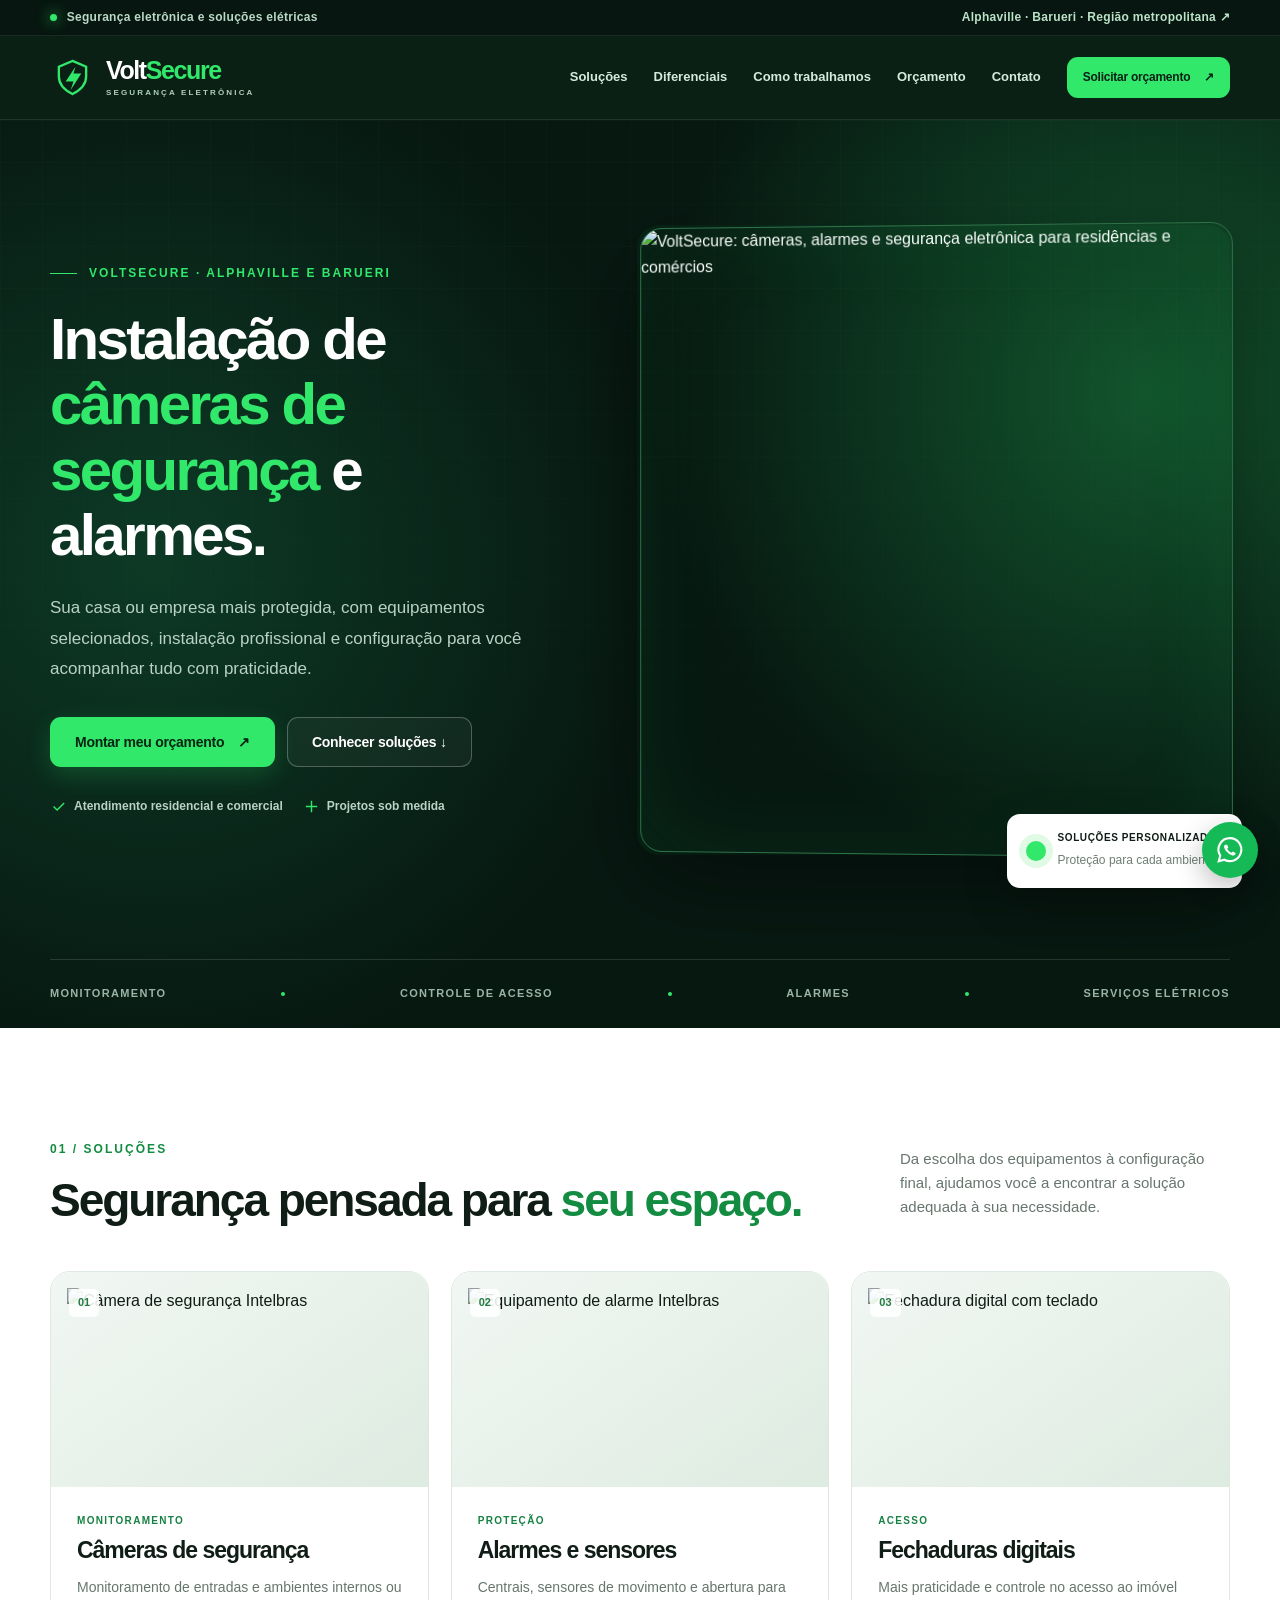
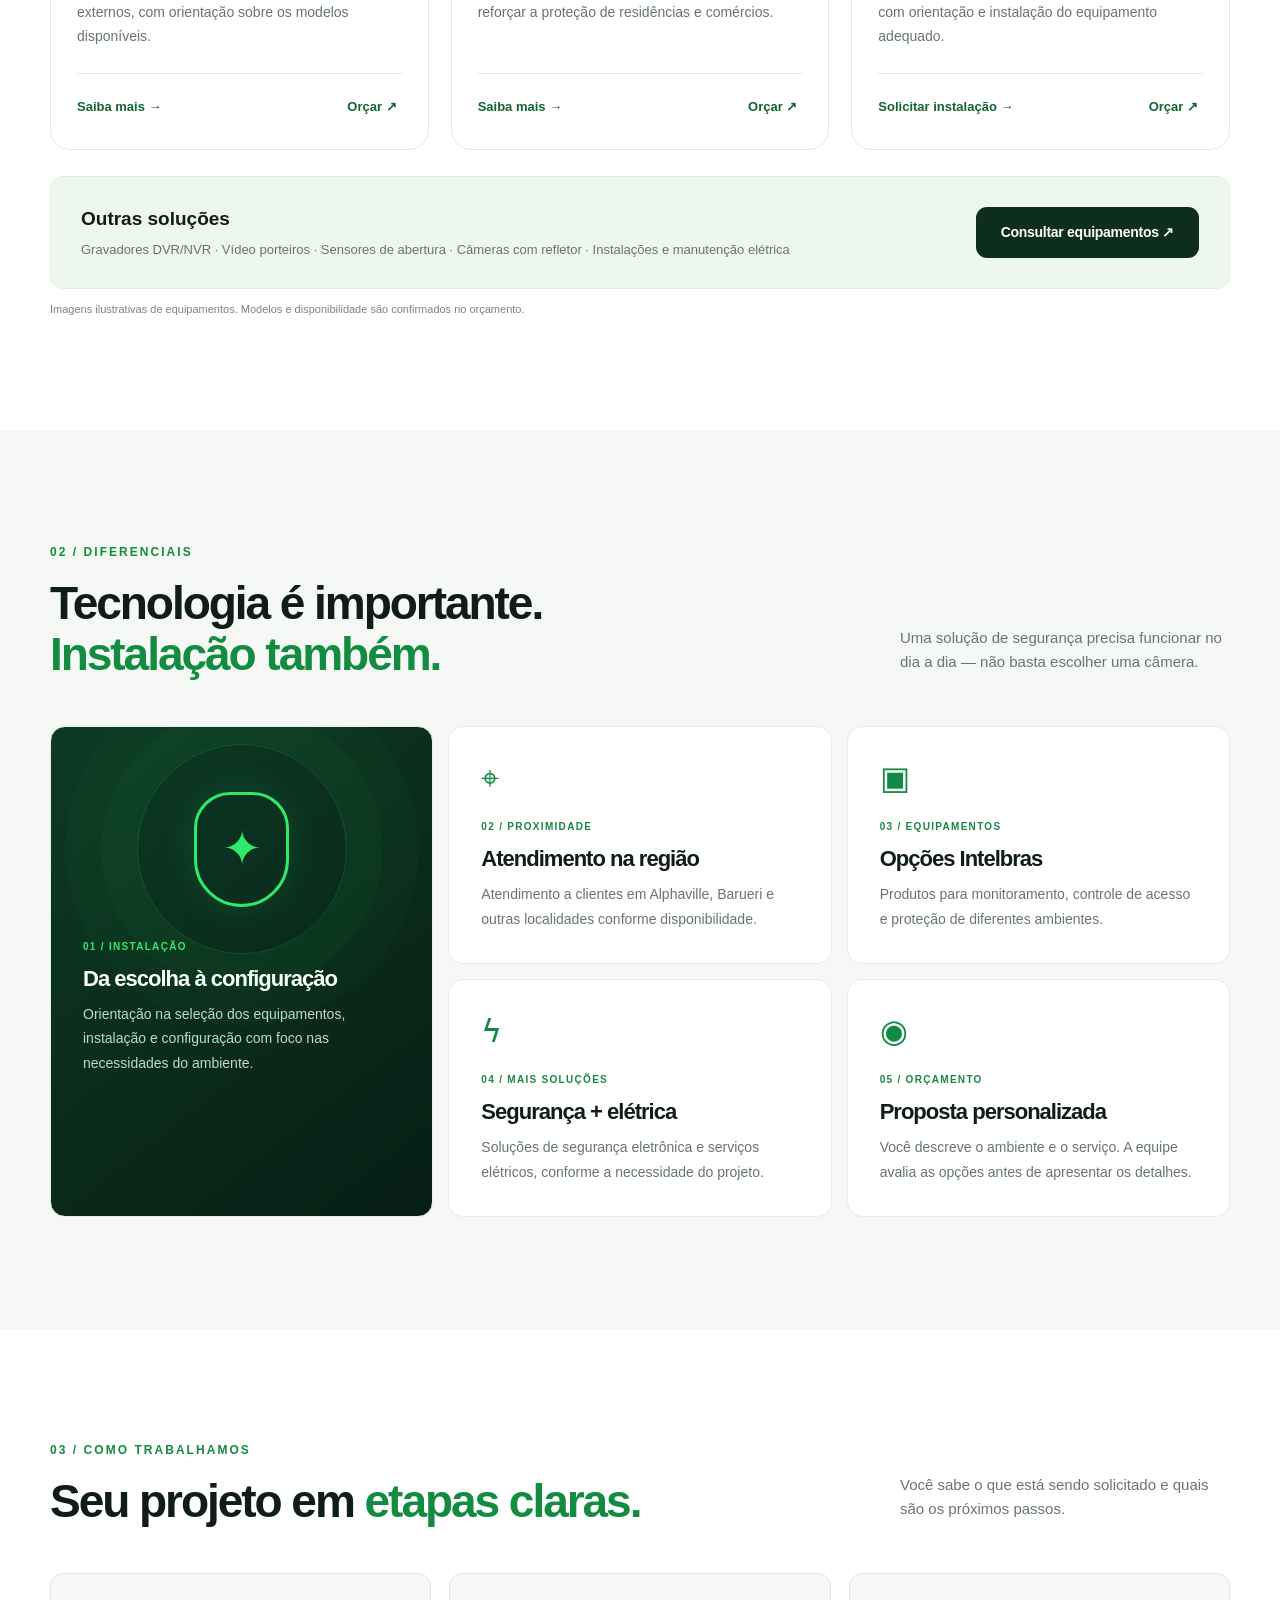
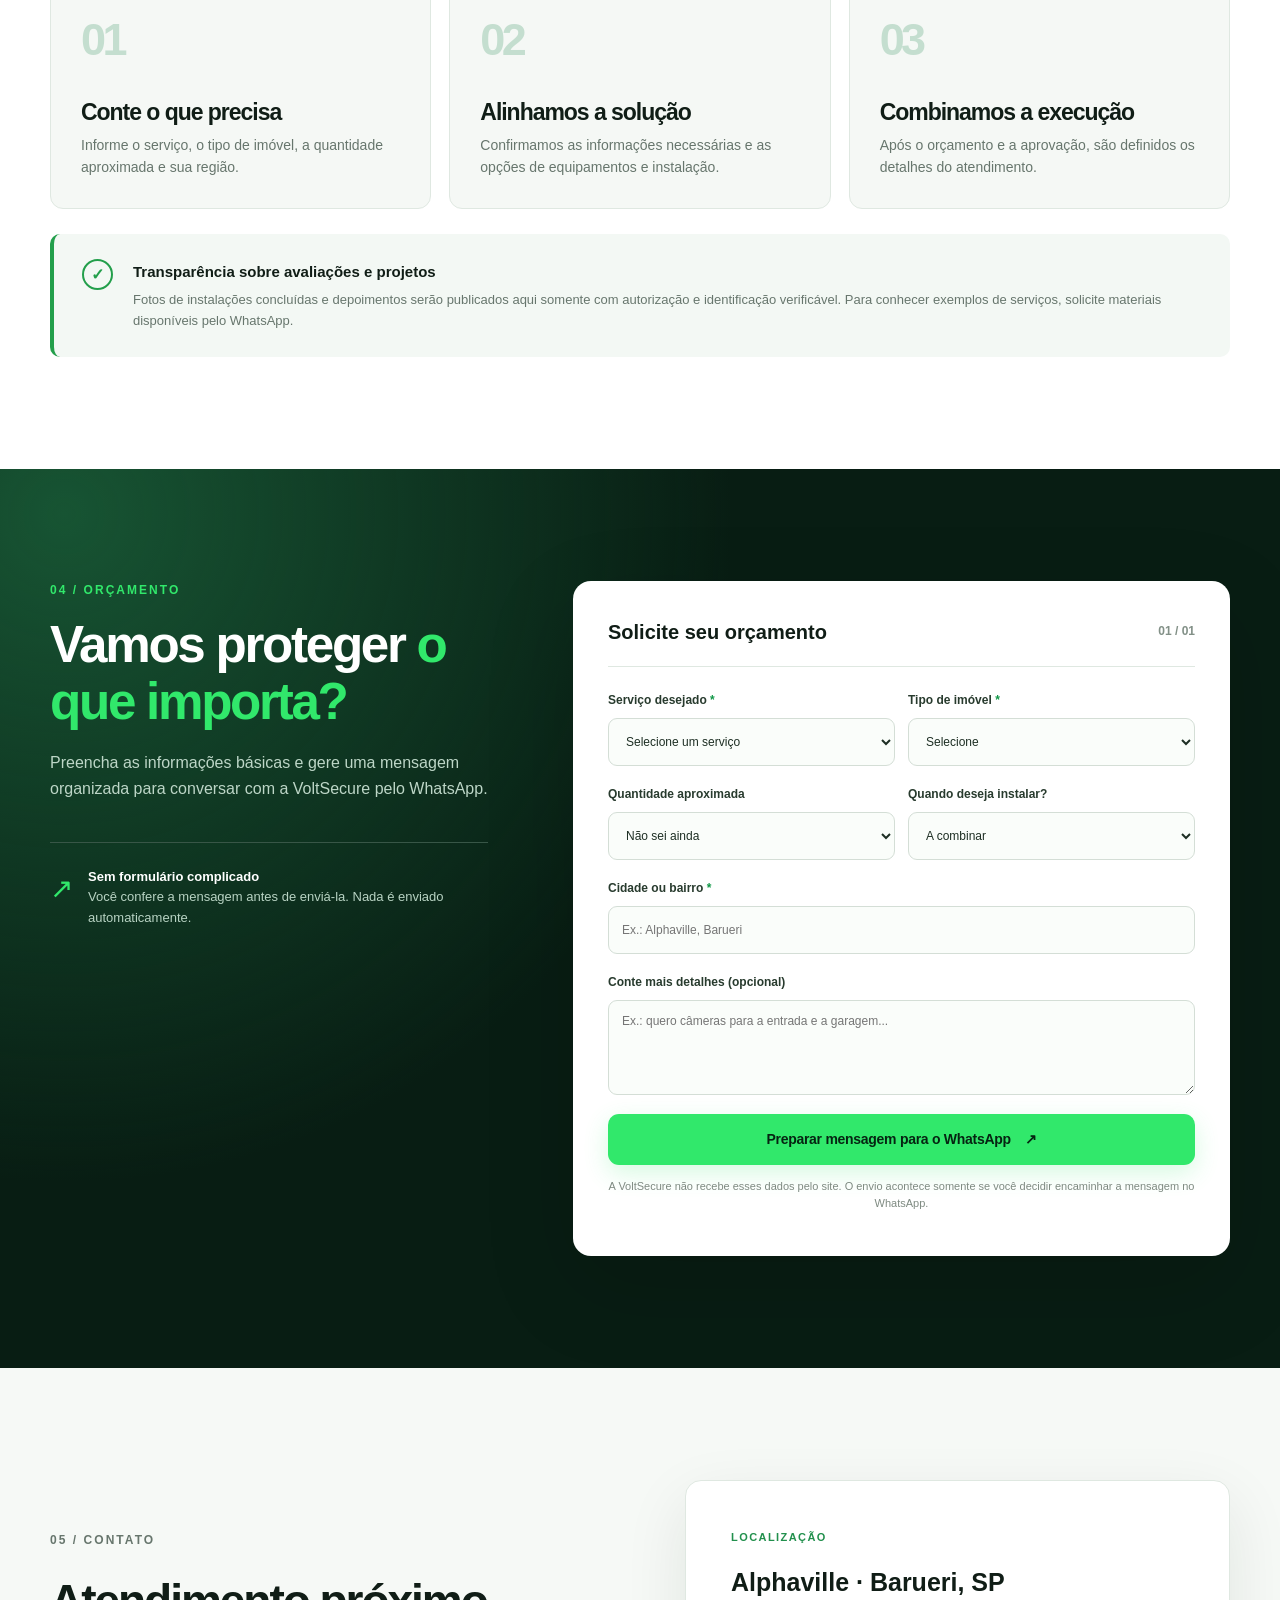
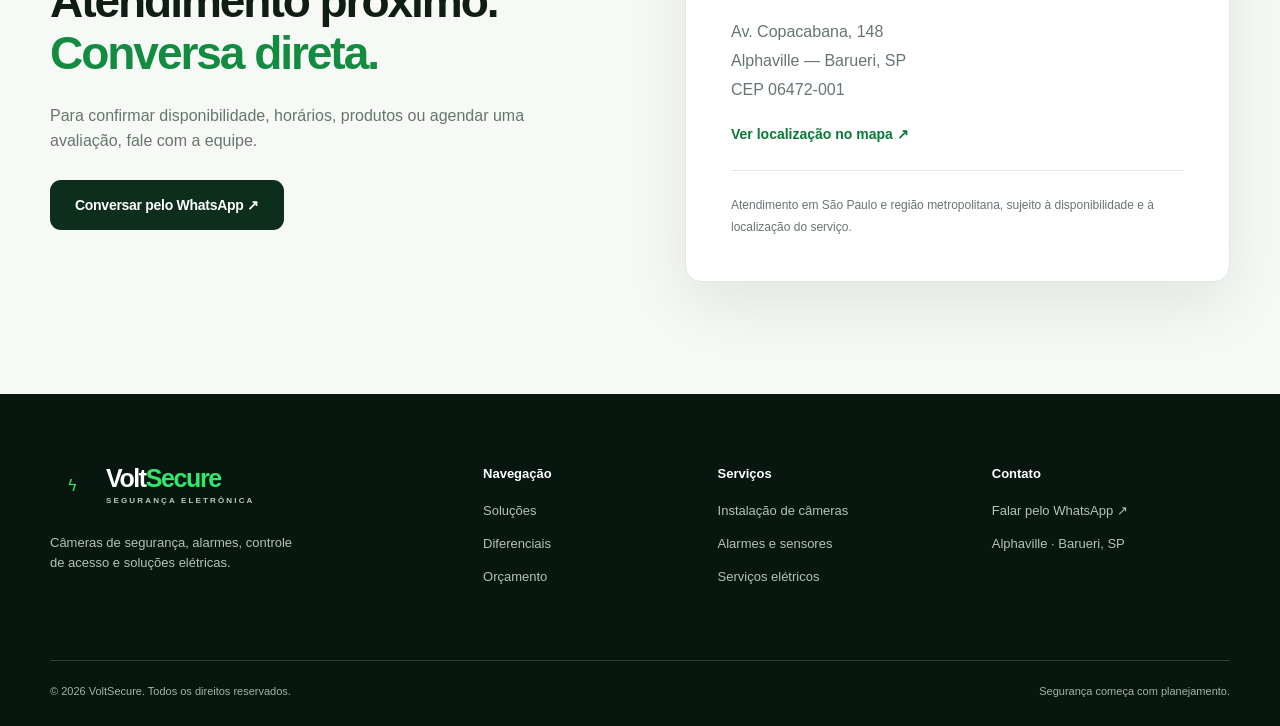
==== index.html @ b2f066a0 "Atualização VOLTSECURE. Atualização VOLTSECURE." ====
<!doctype html>
<html lang="pt-BR">
<head>
  <meta charset="utf-8">
  <meta name="viewport" content="width=device-width,initial-scale=1">
  <meta name="theme-color" content="#071911">
  <meta name="description" content="Instalação de câmeras de segurança, alarmes, fechaduras digitais e serviços elétricos em Alphaville, Barueri e região. Solicite um orçamento personalizado à VoltSecure.">
  <meta name="robots" content="index,follow,max-image-preview:large">
  <title>Instalação de Câmeras e Alarmes em Alphaville e Barueri | VoltSecure</title>
  <link rel="canonical" href="https://voltsecure.com.br/">
  <link rel="icon" href="/favicon.svg" type="image/svg+xml">
  <meta property="og:type" content="website">
  <meta property="og:locale" content="pt_BR">
  <meta property="og:site_name" content="VoltSecure">
  <meta property="og:url" content="https://voltsecure.com.br/">
  <meta property="og:title" content="VoltSecure | Câmeras, Alarmes e Segurança Eletrônica">
  <meta property="og:description" content="Instalação profissional de câmeras, alarmes, fechaduras digitais e soluções elétricas em Alphaville, Barueri e região. Peça um orçamento.">
  <meta property="og:image" content="https://voltsecure.com.br/assets/og.jpg">
  <meta property="og:image:secure_url" content="https://voltsecure.com.br/assets/og.jpg">
  <meta property="og:image:type" content="image/jpeg">
  <meta property="og:image:width" content="1200">
  <meta property="og:image:height" content="630">
  <meta property="og:image:alt" content="VoltSecure: instalação de câmeras e alarmes em Alphaville e Barueri">
  <meta name="twitter:card" content="summary_large_image">
  <meta name="twitter:title" content="VoltSecure | Segurança Eletrônica">
  <meta name="twitter:description" content="Câmeras, alarmes e instalações elétricas em Alphaville, Barueri e região.">
  <meta name="twitter:image" content="https://voltsecure.com.br/assets/og.jpg">
  <link rel="preload" as="image" href="/assets/og.jpg">
  <link rel="stylesheet" href="/styles.css">
  <script src="/script.js" defer></script>
  <script type="application/ld+json">
  {"@context":"https://schema.org","@type":"LocalBusiness","name":"VoltSecure","url":"https://voltsecure.com.br/","image":"https://voltsecure.com.br/assets/og.jpg","description":"Instalação de câmeras de segurança, alarmes, fechaduras digitais e serviços elétricos.","address":{"@type":"PostalAddress","streetAddress":"Av. Copacabana, 148","addressLocality":"Barueri","addressRegion":"SP","postalCode":"06472-001","addressCountry":"BR"},"areaServed":[{"@type":"Place","name":"Barueri"},{"@type":"Place","name":"Alphaville"},{"@type":"Place","name":"São Paulo e região metropolitana"}],"sameAs":["https://wa.me/message/CSXTN5VPTHPSF1"],"hasOfferCatalog":{"@type":"OfferCatalog","name":"Serviços de segurança eletrônica","itemListElement":[{"@type":"OfferCatalog","name":"Instalação de câmeras"},{"@type":"OfferCatalog","name":"Sistemas de alarme"},{"@type":"OfferCatalog","name":"Instalações elétricas"}]}}
  </script>
</head>
<body>
<a class="skip-link" href="#conteudo">Pular para o conteúdo</a>
<div class="topbar"><div class="container topbar-inner"><span><span class="pulse-dot"></span> Segurança eletrônica e soluções elétricas</span><a href="#atendimento">Alphaville · Barueri · Região metropolitana <span aria-hidden="true">↗</span></a></div></div>
<header class="site-header" id="inicio">
  <div class="container nav-layout">
    <a class="brand" href="/" aria-label="VoltSecure - Início">
      <span class="logo-mark" aria-hidden="true"><svg viewBox="0 0 40 40" fill="none"><path d="M20 3 34 9v10c0 9-6 14-14 18C12 33 6 28 6 19V9L20 3Z" stroke="currentColor" stroke-width="2.4"/><path d="m23 9-10 15h8l-3 9 11-17h-8l2-7Z" fill="currentColor"/></svg></span>
      <span class="brand-text">Volt<span>Secure</span><small>SEGURANÇA ELETRÔNICA</small></span>
    </a>
    <button class="menu-toggle" aria-controls="menu-principal" aria-expanded="false" aria-label="Abrir menu" type="button"><span></span><span></span><span></span></button>
    <nav id="menu-principal" class="nav-links" aria-label="Menu principal">
      <a href="#solucoes">Soluções</a><a href="#diferenciais">Diferenciais</a><a href="#processo">Como trabalhamos</a><a href="#orcamento">Orçamento</a><a href="#atendimento">Contato</a>
      <a class="button button-nav" href="#orcamento">Solicitar orçamento <span aria-hidden="true">↗</span></a>
    </nav>
  </div>
</header>
<main id="conteudo">
  <section class="hero section-dark" aria-labelledby="hero-titulo">
    <div class="hero-grid" aria-hidden="true"></div>
    <div class="container hero-layout">
      <div class="hero-copy reveal">
        <div class="eyebrow"><span class="eyebrow-line"></span> VOLTSECURE · ALPHAVILLE E BARUERI</div>
        <h1 id="hero-titulo">Instalação de <span>câmeras de segurança</span> e alarmes.</h1>
        <p class="hero-lead">Sua casa ou empresa mais protegida, com equipamentos selecionados, instalação profissional e configuração para você acompanhar tudo com praticidade.</p>
        <div class="hero-actions"><a class="button button-primary" href="#orcamento">Montar meu orçamento <span aria-hidden="true">↗</span></a><a class="button button-outline" href="#solucoes">Conhecer soluções ↓</a></div>
        <div class="hero-facts"><span><svg viewBox="0 0 24 24" aria-hidden="true"><path d="m5 12 5 5L20 7"/></svg> Atendimento residencial e comercial</span><span><svg viewBox="0 0 24 24" aria-hidden="true"><path d="M4 12h16M12 4v16"/></svg> Projetos sob medida</span></div>
      </div>
      <div class="hero-visual reveal" aria-label="VoltSecure, sistemas de segurança eletrônica">
        <img class="hero-banner" src="/assets/og.jpg" alt="VoltSecure: câmeras, alarmes e segurança eletrônica para residências e comércios" width="1200" height="630" fetchpriority="high" decoding="async">
        <div class="hero-visual-shine" aria-hidden="true"></div>
        <div class="security-chip"><span class="status-orb"></span><span><strong>SOLUÇÕES PERSONALIZADAS</strong><small>Proteção para cada ambiente</small></span></div>
      </div>
    </div>
    <div class="container hero-bottom"><span>MONITORAMENTO</span><i></i><span>CONTROLE DE ACESSO</span><i></i><span>ALARMES</span><i></i><span>SERVIÇOS ELÉTRICOS</span></div>
  </section>
  <section class="section solutions-section" id="solucoes" aria-labelledby="solucoes-titulo">
    <div class="container">
      <div class="section-head reveal"><div><p class="section-kicker">01 / SOLUÇÕES</p><h2 id="solucoes-titulo">Segurança pensada para <em>seu espaço.</em></h2></div><p>Da escolha dos equipamentos à configuração final, ajudamos você a encontrar a solução adequada à sua necessidade.</p></div>
      <div class="solution-cards">
        <article class="solution-card reveal"><div class="solution-figure"><img src="/assets/camera-intelbras.jpg" alt="Câmera de segurança Intelbras" width="640" height="440" loading="lazy" decoding="async"><span>01</span></div><div class="card-body"><p class="card-tag">MONITORAMENTO</p><h3>Câmeras de segurança</h3><p>Monitoramento de entradas e ambientes internos ou externos, com orientação sobre os modelos disponíveis.</p><div class="card-actions"><a href="/servicos/instalacao-de-cameras.html">Saiba mais →</a><button type="button" class="text-button choose-service" data-service="Câmeras de segurança">Orçar ↗</button></div></div></article>
        <article class="solution-card reveal"><div class="solution-figure"><img src="/assets/alarme-intelbras-amt8000-card.jpg" alt="Equipamento de alarme Intelbras" width="640" height="440" loading="lazy" decoding="async"><span>02</span></div><div class="card-body"><p class="card-tag">PROTEÇÃO</p><h3>Alarmes e sensores</h3><p>Centrais, sensores de movimento e abertura para reforçar a proteção de residências e comércios.</p><div class="card-actions"><a href="/servicos/instalacao-de-alarmes.html">Saiba mais →</a><button type="button" class="text-button choose-service" data-service="Alarmes e sensores">Orçar ↗</button></div></div></article>
        <article class="solution-card reveal"><div class="solution-figure"><img src="/assets/fechadura-digital-intelbras-fr101-card.jpg" alt="Fechadura digital com teclado" width="640" height="440" loading="lazy" decoding="async"><span>03</span></div><div class="card-body"><p class="card-tag">ACESSO</p><h3>Fechaduras digitais</h3><p>Mais praticidade e controle no acesso ao imóvel com orientação e instalação do equipamento adequado.</p><div class="card-actions"><a href="#orcamento">Solicitar instalação →</a><button type="button" class="text-button choose-service" data-service="Fechaduras digitais">Orçar ↗</button></div></div></article>
      </div>
      <div class="catalog-strip reveal"><div><strong>Outras soluções</strong><p>Gravadores DVR/NVR · Vídeo porteiros · Sensores de abertura · Câmeras com refletor · Instalações e manutenção elétrica</p></div><a class="button button-dark" href="#orcamento">Consultar equipamentos ↗</a></div>
      <p class="image-note">Imagens ilustrativas de equipamentos. Modelos e disponibilidade são confirmados no orçamento.</p>
    </div>
  </section>
  <section class="section why-section" id="diferenciais" aria-labelledby="diferenciais-titulo">
    <div class="container"><div class="section-head reveal"><div><p class="section-kicker">02 / DIFERENCIAIS</p><h2 id="diferenciais-titulo">Tecnologia é importante.<br><em>Instalação também.</em></h2></div><p>Uma solução de segurança precisa funcionar no dia a dia — não basta escolher uma câmera.</p></div>
      <div class="benefit-grid"><div class="benefit benefit-featured reveal"><div class="benefit-visual"><span class="shield-drawing" aria-hidden="true">✦</span><span class="rings" aria-hidden="true"></span></div><span class="benefit-index">01 / INSTALAÇÃO</span><h3>Da escolha à configuração</h3><p>Orientação na seleção dos equipamentos, instalação e configuração com foco nas necessidades do ambiente.</p></div>
        <div class="benefit reveal"><span class="benefit-icon" aria-hidden="true">⌖</span><span class="benefit-index">02 / PROXIMIDADE</span><h3>Atendimento na região</h3><p>Atendimento a clientes em Alphaville, Barueri e outras localidades conforme disponibilidade.</p></div>
        <div class="benefit reveal"><span class="benefit-icon" aria-hidden="true">▣</span><span class="benefit-index">03 / EQUIPAMENTOS</span><h3>Opções Intelbras</h3><p>Produtos para monitoramento, controle de acesso e proteção de diferentes ambientes.</p></div>
        <div class="benefit reveal"><span class="benefit-icon" aria-hidden="true">ϟ</span><span class="benefit-index">04 / MAIS SOLUÇÕES</span><h3>Segurança + elétrica</h3><p>Soluções de segurança eletrônica e serviços elétricos, conforme a necessidade do projeto.</p></div>
        <div class="benefit reveal"><span class="benefit-icon" aria-hidden="true">◉</span><span class="benefit-index">05 / ORÇAMENTO</span><h3>Proposta personalizada</h3><p>Você descreve o ambiente e o serviço. A equipe avalia as opções antes de apresentar os detalhes.</p></div>
      </div>
    </div>
  </section>
  <section class="section process-section" id="processo" aria-labelledby="processo-titulo"><div class="container"><div class="section-head reveal"><div><p class="section-kicker">03 / COMO TRABALHAMOS</p><h2 id="processo-titulo">Seu projeto em <em>etapas claras.</em></h2></div><p>Você sabe o que está sendo solicitado e quais são os próximos passos.</p></div>
      <div class="steps"><article class="step reveal"><span>01</span><h3>Conte o que precisa</h3><p>Informe o serviço, o tipo de imóvel, a quantidade aproximada e sua região.</p></article><article class="step reveal"><span>02</span><h3>Alinhamos a solução</h3><p>Confirmamos as informações necessárias e as opções de equipamentos e instalação.</p></article><article class="step reveal"><span>03</span><h3>Combinamos a execução</h3><p>Após o orçamento e a aprovação, são definidos os detalhes do atendimento.</p></article></div>
      <div class="proof-notice reveal"><span class="proof-icon" aria-hidden="true">✓</span><div><strong>Transparência sobre avaliações e projetos</strong><p>Fotos de instalações concluídas e depoimentos serão publicados aqui somente com autorização e identificação verificável. Para conhecer exemplos de serviços, solicite materiais disponíveis pelo WhatsApp.</p></div></div>
    </div></section>
  <section class="section quote-section" id="orcamento" aria-labelledby="orcamento-titulo"><div class="container quote-grid"><div class="quote-copy reveal"><p class="section-kicker section-kicker-light">04 / ORÇAMENTO</p><h2 id="orcamento-titulo">Vamos proteger <em>o que importa?</em></h2><p>Preencha as informações básicas e gere uma mensagem organizada para conversar com a VoltSecure pelo WhatsApp.</p><div class="quote-aside"><span aria-hidden="true">↗</span><p><strong>Sem formulário complicado</strong><br>Você confere a mensagem antes de enviá-la. Nada é enviado automaticamente.</p></div></div>
      <form id="quote-form" class="quote-form reveal" novalidate>
        <div class="form-top"><strong>Solicite seu orçamento</strong><span>01 / 01</span></div>
        <div class="form-row"><label>Serviço desejado <span>*</span><select name="servico" id="servico" required><option value="">Selecione um serviço</option><option>Câmeras de segurança</option><option>Alarmes e sensores</option><option>Fechaduras digitais</option><option>DVR / NVR e gravação</option><option>Vídeo porteiro</option><option>Instalações elétricas</option><option>Manutenção elétrica</option><option>Outro serviço</option></select></label><label>Tipo de imóvel <span>*</span><select name="imovel" required><option value="">Selecione</option><option>Residência</option><option>Comércio</option><option>Condomínio</option><option>Outro</option></select></label></div>
        <div class="form-row"><label>Quantidade aproximada <select name="quantidade"><option>Não sei ainda</option><option>1 equipamento</option><option>2 a 4 equipamentos</option><option>5 a 8 equipamentos</option><option>9 ou mais</option></select></label><label>Quando deseja instalar? <select name="prazo"><option>A combinar</option><option>O quanto antes</option><option>Nas próximas semanas</option><option>Apenas pesquisando</option></select></label></div>
        <label>Cidade ou bairro <span>*</span><input type="text" name="local" maxlength="100" autocomplete="address-level2" placeholder="Ex.: Alphaville, Barueri" required></label>
        <label>Conte mais detalhes (opcional)<textarea name="detalhes" rows="3" maxlength="700" placeholder="Ex.: quero câmeras para a entrada e a garagem..."></textarea></label>
        <button type="submit" class="button button-primary button-full">Preparar mensagem para o WhatsApp <span aria-hidden="true">↗</span></button>
        <p class="form-notice">A VoltSecure não recebe esses dados pelo site. O envio acontece somente se você decidir encaminhar a mensagem no WhatsApp.</p>
        <p id="quote-feedback" class="quote-feedback" role="status" aria-live="polite"></p>
        <div id="prepared-message" class="prepared-message" hidden><label for="message-preview">Sua mensagem pronta para copiar</label><textarea id="message-preview" rows="8" readonly></textarea><div class="message-buttons"><button class="button button-light" type="button" id="copy-message">Copiar mensagem</button><a class="button button-dark" id="open-whatsapp" href="https://wa.me/message/CSXTN5VPTHPSF1" target="_blank" rel="noopener noreferrer">Abrir WhatsApp ↗</a></div><small>Se o texto não aparecer automaticamente na conversa, cole a mensagem copiada.</small></div>
      </form>
    </div></section>
  <section class="section location-section" id="atendimento" aria-labelledby="atendimento-titulo"><div class="container location-layout"><div class="reveal"><p class="section-kicker">05 / CONTATO</p><h2 id="atendimento-titulo">Atendimento próximo. <em>Conversa direta.</em></h2><p>Para confirmar disponibilidade, horários, produtos ou agendar uma avaliação, fale com a equipe.</p><a class="button button-dark" href="https://wa.me/message/CSXTN5VPTHPSF1" target="_blank" rel="noopener noreferrer">Conversar pelo WhatsApp ↗</a></div><aside class="location-card reveal"><span class="location-label">LOCALIZAÇÃO</span><strong>Alphaville · Barueri, SP</strong><p>Av. Copacabana, 148<br>Alphaville — Barueri, SP<br>CEP 06472-001</p><a href="https://www.google.com/maps/search/?api=1&amp;query=Av.%20Copacabana%2C%20148%20-%20Alphaville%2C%20Barueri%20-%20SP%2C%2006472-001" target="_blank" rel="noopener noreferrer">Ver localização no mapa ↗</a><hr><p class="location-mini">Atendimento em São Paulo e região metropolitana, sujeito à disponibilidade e à localização do serviço.</p></aside></div></section>
</main>
<footer class="site-footer"><div class="container footer-main"><div><a class="brand brand-footer" href="/"><span class="logo-mark" aria-hidden="true">ϟ</span><span class="brand-text">Volt<span>Secure</span><small>SEGURANÇA ELETRÔNICA</small></span></a><p>Câmeras de segurança, alarmes, controle de acesso e soluções elétricas.</p></div><div><strong>Navegação</strong><a href="#solucoes">Soluções</a><a href="#diferenciais">Diferenciais</a><a href="#orcamento">Orçamento</a></div><div><strong>Serviços</strong><a href="/servicos/instalacao-de-cameras.html">Instalação de câmeras</a><a href="/servicos/instalacao-de-alarmes.html">Alarmes e sensores</a><a href="/servicos/servicos-eletricos.html">Serviços elétricos</a></div><div><strong>Contato</strong><a href="https://wa.me/message/CSXTN5VPTHPSF1" target="_blank" rel="noopener noreferrer">Falar pelo WhatsApp ↗</a><a href="#atendimento">Alphaville · Barueri, SP</a></div></div><div class="container footer-bottom"><span>© <span id="year"></span> VoltSecure. Todos os direitos reservados.</span><span>Segurança começa com planejamento.</span></div></footer>
<a class="float-whatsapp" href="https://wa.me/message/CSXTN5VPTHPSF1" target="_blank" rel="noopener noreferrer" aria-label="Falar pelo WhatsApp"><svg viewBox="0 0 24 24" aria-hidden="true"><path d="M12 2.5a9.2 9.2 0 0 0-7.8 14.1L3 21l4.5-1.2A9.2 9.2 0 1 0 12 2.5Z" fill="none" stroke="currentColor" stroke-width="1.7"/><path d="M8.1 7.7c-.4.1-.9 1.1-.8 1.8.1 2 3.3 5.7 6.6 6.8 1 .3 2.4-.4 2.6-1.4l-.1-.6-2.2-1.1-1.1 1c-1.7-.7-2.7-1.9-3.3-3.2l.9-1-1-2.2H8.1Z" fill="currentColor"/></svg></a>
</body>
</html>
---- styles.css ----
:root{--ink:#101d16;--forest:#0c271a;--night:#071811;--green:#31e86b;--green-mid:#138c42;--muted:#67766d;--cream:#f5f8f5;--line:#dfe8e1;--white:#fff;--shadow:0 22px 65px rgba(5,29,16,.09);--radius:20px;--max:1180px}
*,*::before,*::after{box-sizing:border-box}html{scroll-behavior:smooth;scroll-padding-top:105px}body{margin:0;background:#fff;color:var(--ink);font-family:Inter,ui-sans-serif,-apple-system,BlinkMacSystemFont,"Segoe UI",Arial,sans-serif;line-height:1.6;-webkit-font-smoothing:antialiased}a{color:inherit;text-decoration:none}button,input,select,textarea{font:inherit}button{cursor:pointer}img,svg{display:block;max-width:100%}button:focus-visible,a:focus-visible,input:focus-visible,select:focus-visible,textarea:focus-visible{outline:3px solid #67e890;outline-offset:3px}::selection{background:var(--green);color:var(--night)}.container{width:min(var(--max),calc(100% - 44px));margin:0 auto}.skip-link{position:absolute;left:12px;top:-90px;background:white;padding:12px;z-index:999}.skip-link:focus{top:8px}.section{padding:112px 0}.section-dark{color:white;background:var(--night)}.topbar{background:#071610;color:#b9d8c5;border-bottom:1px solid rgba(255,255,255,.08);font-size:12px;font-weight:600;letter-spacing:.025em}.topbar-inner{min-height:35px;display:flex;justify-content:space-between;align-items:center;gap:10px}.topbar a{color:#bce3c8}.topbar a:hover{color:white}.pulse-dot{width:7px;height:7px;background:var(--green);display:inline-block;border-radius:50%;box-shadow:0 0 14px var(--green);margin-right:6px}.site-header{background:#0a2015;color:#fff;position:sticky;top:0;z-index:100;border-bottom:1px solid rgba(255,255,255,.09);backdrop-filter:blur(20px)}.nav-layout{min-height:83px;display:flex;align-items:center;justify-content:space-between;gap:24px}.brand{display:inline-flex;align-items:center;gap:12px;flex:none}.logo-mark{display:flex;align-items:center;justify-content:center;color:var(--green);width:44px;height:44px}.logo-mark svg{width:39px;height:39px}.brand-text{font-size:25px;letter-spacing:-1.4px;font-weight:900;color:#fff;line-height:1.05}.brand-text>span{color:var(--green)}.brand-text small{display:block;font-size:8px;font-weight:700;letter-spacing:2.15px;margin-top:6px;color:#b0cfbd}.nav-links{display:flex;align-items:center;gap:26px;font-size:13px;font-weight:650;color:#d6e9dc}.nav-links>a:not(.button){transition:color .18s}.nav-links>a:not(.button):hover{color:var(--green)}.button{display:inline-flex;align-items:center;justify-content:center;gap:14px;padding:15px 24px;font-size:14px;font-weight:800;letter-spacing:-.02em;border-radius:11px;transition:transform .2s,background .2s,box-shadow .2s;border:1px solid transparent;line-height:1.3;text-align:center}.button:hover{transform:translateY(-2px)}.button-primary{background:var(--green);color:#062412;box-shadow:0 8px 25px rgba(49,232,107,.20)}.button-primary:hover{background:#6cff96;box-shadow:0 10px 27px rgba(49,232,107,.29)}.button-outline{border-color:rgba(255,255,255,.25);color:white;background:rgba(255,255,255,.04)}.button-outline:hover{background:rgba(255,255,255,.09)}.button-nav{background:var(--green);color:#092016;padding:12px 15px;font-size:12px}.button-dark{background:#0d2d1d;color:white}.button-dark:hover{background:#13532d}.button-light{background:#e4f7e9;color:#084020}.button-full{width:100%}.menu-toggle{display:none}.hero{position:relative;overflow:hidden;background:radial-gradient(circle at 12% 48%,#0d3a26 0,transparent 42%),radial-gradient(circle at 90% 30%,#12552d 0,transparent 38%),#071811}.hero-grid{position:absolute;inset:0;pointer-events:none;opacity:.32;background-image:linear-gradient(rgba(133,235,157,.07) 1px,transparent 1px),linear-gradient(90deg,rgba(133,235,157,.07) 1px,transparent 1px);background-size:42px 42px;mask-image:linear-gradient(to bottom,black,transparent)}.hero-layout{position:relative;display:grid;grid-template-columns:minmax(0,.95fr) minmax(0,1.05fr);align-items:center;gap:50px;padding-top:105px;padding-bottom:104px}.eyebrow,.section-kicker{color:var(--green-mid);font-size:12px;font-weight:850;letter-spacing:.17em;text-transform:uppercase}.eyebrow{display:flex;align-items:center;gap:12px;color:var(--green);margin-bottom:23px}.eyebrow-line{width:27px;height:1px;background:var(--green)}h1,h2,h3,p{margin-top:0}h1,h2,h3{line-height:1.12;letter-spacing:-.045em}h1{font-size:clamp(43px,4.55vw,75px);font-weight:850;margin-bottom:26px}h1 span{color:var(--green)}h2{font-size:clamp(33px,3.6vw,53px);font-weight:850;margin-bottom:0}h2 em{font-style:normal;color:var(--green-mid)}h3{font-size:23px;font-weight:800}.hero-lead{max-width:530px;font-size:17px;color:#b9d2c5;line-height:1.8;margin-bottom:32px}.hero-actions{display:flex;gap:12px;flex-wrap:wrap}.hero-facts{margin-top:30px;display:flex;align-items:center;gap:20px;flex-wrap:wrap;color:#b9d2c5;font-size:12px;font-weight:650}.hero-facts span{display:inline-flex;align-items:center;gap:7px}.hero-facts svg{width:17px;height:17px;fill:none;stroke:var(--green);stroke-width:2}.hero-visual{position:relative;isolation:isolate}.hero-banner{width:100%;aspect-ratio:1200/630;object-fit:cover;border:1px solid #2e7047;border-radius:22px;box-shadow:0 30px 90px rgba(0,0,0,.45);transform:perspective(1000px) rotateY(-2deg)}.hero-visual-shine{position:absolute;inset:0;border-radius:22px;box-shadow:inset 0 0 100px rgba(35,242,117,.08);pointer-events:none}.security-chip{position:absolute;right:-12px;bottom:-33px;display:flex;gap:12px;align-items:center;background:#fff;color:var(--ink);padding:16px 19px;border-radius:13px;box-shadow:0 18px 45px rgba(0,0,0,.2)}.security-chip strong{display:block;font-size:10px;letter-spacing:.06em}.security-chip small{font-size:12px;color:#6f7e73}.status-orb{flex:none;width:20px;height:20px;border-radius:50%;background:var(--green);box-shadow:0 0 0 7px #e0fae5}.hero-bottom{position:relative;display:flex;align-items:center;justify-content:space-between;gap:20px;border-top:1px solid rgba(255,255,255,.13);padding-top:25px;padding-bottom:25px;color:#9bb4a6;font-size:11px;letter-spacing:.12em;font-weight:800}.hero-bottom i{height:4px;width:4px;background:var(--green);border-radius:50%}.section-head{display:flex;align-items:end;justify-content:space-between;gap:35px;margin-bottom:45px}.section-head>div{max-width:760px}.section-head>p{max-width:330px;color:var(--muted);font-size:15px;margin-bottom:7px}.section-kicker{margin:0 0 16px}.solution-cards{display:grid;grid-template-columns:repeat(3,minmax(0,1fr));gap:22px}.solution-card{background:#fff;border:1px solid var(--line);border-radius:var(--radius);overflow:hidden;transition:transform .28s,box-shadow .28s}.solution-card:hover{transform:translateY(-5px);box-shadow:var(--shadow)}.solution-figure{height:215px;background:linear-gradient(145deg,#f1f7f3,#deebe1);position:relative;overflow:hidden}.solution-figure img{width:100%;height:100%;object-fit:contain;mix-blend-mode:multiply;padding:16px;transition:transform .45s}.solution-card:hover img{transform:scale(1.035)}.solution-figure span{position:absolute;left:18px;top:17px;border-radius:5px;background:rgba(255,255,255,.88);padding:5px 9px;font-size:11px;font-weight:800;color:#247d41}.card-body{padding:26px}.card-tag{font-size:10px;font-weight:850;letter-spacing:.13em;color:#178144;margin-bottom:9px}.card-body h3{font-size:23px;margin-bottom:11px}.card-body>p:not(.card-tag){min-height:78px;color:var(--muted);font-size:14px;line-height:1.75}.card-actions{display:flex;align-items:center;justify-content:space-between;gap:15px;border-top:1px solid var(--line);padding-top:18px;margin-top:20px;font-size:13px;font-weight:800;color:#126436}.text-button{border:0;background:none;color:#126436;font-size:13px;font-weight:800;padding:5px}.card-actions a:hover,.text-button:hover{text-decoration:underline}.catalog-strip{display:flex;align-items:center;justify-content:space-between;gap:24px;background:#edf7f0;padding:27px 30px;border:1px solid #dbece0;border-radius:14px;margin-top:26px}.catalog-strip strong{display:block;font-size:19px}.catalog-strip p{font-size:13px;color:#66756c;margin:6px 0 0}.catalog-strip .button{flex:none}.image-note{font-size:11px;color:#78877e;margin-top:12px;margin-bottom:0}.why-section{background:var(--cream)}.benefit-grid{display:grid;grid-template-columns:repeat(3,minmax(0,1fr));gap:15px}.benefit{min-height:230px;padding:32px;background:#fff;border:1px solid #e3ede4;border-radius:15px;display:flex;flex-direction:column}.benefit-featured{grid-row:span 2;min-height:475px;background:linear-gradient(142deg,#0d3a25,#071e14);color:#fff;overflow:hidden;position:relative}.benefit-visual{height:180px;display:flex;justify-content:center;align-items:center;position:relative}.shield-drawing{display:flex;align-items:center;justify-content:center;width:95px;height:115px;color:var(--green);font-size:48px;border:3px solid var(--green);border-radius:42px 42px 55px 55px;z-index:1;box-shadow:0 0 35px rgba(49,232,107,.15)}.rings{position:absolute;width:210px;height:210px;border:1px solid rgba(49,232,107,.2);border-radius:50%;box-shadow:0 0 0 36px rgba(49,232,107,.03),0 0 0 72px rgba(49,232,107,.022)}.benefit-index{font-size:10px;letter-spacing:.13em;font-weight:850;color:#198747;margin-bottom:12px}.benefit-featured .benefit-index{color:var(--green)}.benefit h3{font-size:22px;margin:0 0 10px}.benefit p{margin:0;font-size:14px;line-height:1.75;color:var(--muted)}.benefit-featured p{color:#bedac9}.benefit-icon{font-size:32px;color:#108a42;margin-bottom:auto;line-height:1.2;padding-bottom:22px}.process-section{background:white}.steps{display:grid;grid-template-columns:repeat(3,1fr);gap:18px}.step{position:relative;background:var(--cream);border:1px solid var(--line);padding:30px;border-radius:13px}.step>span{font-size:45px;font-weight:850;color:#c4decf;letter-spacing:-.08em}.step h3{margin:24px 0 8px}.step p{font-size:14px;color:var(--muted);margin:0}.proof-notice{display:flex;gap:20px;background:#f3f8f4;border-left:4px solid #239f4b;padding:25px 28px;margin-top:25px;border-radius:10px}.proof-icon{flex:none;width:31px;height:31px;border:2px solid #239f4b;color:#239f4b;border-radius:50%;display:grid;place-items:center;font-weight:800}.proof-notice strong{font-size:15px}.proof-notice p{font-size:13px;color:var(--muted);margin:5px 0 0}.quote-section{color:#fff;background:radial-gradient(circle at 5% 5%,#175433,transparent 45%),#081d13}.quote-grid{display:grid;grid-template-columns:.8fr 1.2fr;gap:85px;align-items:start}.quote-copy{position:sticky;top:145px}.quote-copy h2{font-size:clamp(38px,4vw,62px);margin:0 0 20px}.quote-copy h2 em{color:var(--green)}.quote-copy>p:not(.section-kicker){color:#bdd6c7;font-size:16px}.section-kicker-light{color:var(--green)}.quote-aside{display:flex;align-items:start;gap:15px;border-top:1px solid #385647;margin-top:40px;padding-top:24px}.quote-aside span{font-size:28px;color:var(--green)}.quote-aside p{font-size:13px;color:#b8d3c3}.quote-aside strong{color:#fff}.quote-form{background:#fff;color:var(--ink);border-radius:18px;padding:35px;box-shadow:0 30px 90px rgba(0,0,0,.15)}.form-top{display:flex;justify-content:space-between;align-items:center;border-bottom:1px solid var(--line);padding-bottom:18px;margin-bottom:24px}.form-top strong{font-size:20px}.form-top span{font-size:12px;font-weight:800;color:#829087}.quote-form label{display:block;font-size:12px;font-weight:800;color:#283b2e;margin-bottom:19px}.quote-form label span{color:#0f9746}.quote-form select,.quote-form input,.quote-form textarea{display:block;width:100%;margin-top:8px;border:1px solid #d4ded6;border-radius:9px;min-height:48px;padding:11px 13px;background:#fafdfa;color:#1e2f24;font-weight:500;outline-offset:1px}.quote-form textarea{resize:vertical;min-height:95px}.quote-form select:focus,.quote-form input:focus,.quote-form textarea:focus{border-color:#269951;outline:2px solid #bcebc9}.form-row{display:grid;grid-template-columns:1fr 1fr;gap:13px}.form-notice{font-size:11px;color:#7e8a81;text-align:center;line-height:1.6;margin:13px 0 0}.quote-feedback{color:#0d6934;font-size:13px;font-weight:800;min-height:0;margin:8px 0 0}.quote-feedback.error{color:#a42c2c}.prepared-message{margin-top:21px;border:1px solid #c0dfc8;border-radius:10px;padding:18px;background:#f1faf3}.prepared-message label{margin-bottom:8px}.prepared-message textarea{background:#fff;margin-top:0;font-size:12px;min-height:155px}.message-buttons{display:flex;gap:10px;flex-wrap:wrap}.message-buttons .button{flex:1;font-size:12px;padding:13px}.prepared-message small{display:block;color:#637467;margin-top:12px}.location-section{background:#f6f9f6}.location-layout{display:grid;grid-template-columns:1fr 1fr;align-items:center;gap:90px}.location-layout h2{margin-bottom:23px}.location-layout p{max-width:480px;color:var(--muted);margin-bottom:26px}.location-card{background:#fff;border:1px solid var(--line);border-radius:16px;padding:42px 45px;box-shadow:var(--shadow)}.location-label{font-weight:850;color:#22904d;font-size:11px;letter-spacing:.13em}.location-card strong{font-size:25px;display:block;margin-top:14px}.location-card p{margin:16px 0;line-height:1.8}.location-card a{color:#0a7836;font-size:14px;font-weight:800}.location-card a:hover{text-decoration:underline}.location-card hr{border:0;border-top:1px solid var(--line);margin:24px 0}.location-card .location-mini{font-size:12px;margin-bottom:0}.site-footer{background:#071710;color:#c7ddcf}.footer-main{display:grid;grid-template-columns:2fr 1fr 1.2fr 1.2fr;gap:36px;padding-top:70px;padding-bottom:60px}.footer-main>div:first-child>p{font-size:13px;color:#b1c4b8;max-width:260px;margin-top:25px}.footer-main strong{display:block;color:#fff;font-size:13px;margin-bottom:17px}.footer-main>div:not(:first-child)>a{display:block;margin-bottom:12px;font-size:13px;color:#afc5b8}.footer-main a:hover{color:var(--green)}.footer-bottom{display:flex;justify-content:space-between;gap:15px;border-top:1px solid #274435;padding-top:22px;padding-bottom:26px;font-size:11px;color:#9db5a7}.float-whatsapp{position:fixed;right:22px;bottom:22px;z-index:90;width:56px;height:56px;background:#15b956;border-radius:50%;display:grid;place-items:center;color:#fff;box-shadow:0 9px 28px rgba(0,0,0,.26);transition:transform .2s}.float-whatsapp:hover{transform:translateY(-4px)}.float-whatsapp svg{width:30px;height:30px}.reveal{transition:opacity .65s,transform .65s}.js-animated .reveal{opacity:0;transform:translateY(20px)}.js-animated .reveal.visible{opacity:1;transform:none}
/* Individual service pages */
.service-hero{background:linear-gradient(125deg,#071911,#11492b);color:#fff;padding:90px 0}.breadcrumb{font-size:12px;color:#a6ccb2;margin-bottom:22px}.breadcrumb a{text-decoration:underline}.service-hero h1{max-width:860px;margin-bottom:22px;font-size:clamp(40px,4.4vw,66px)}.service-hero p{max-width:710px;color:#c4d9cb;font-size:17px}.service-detail{padding:75px 0}.service-columns{display:grid;grid-template-columns:1.4fr .8fr;gap:70px}.service-detail h2{font-size:38px;margin-bottom:20px}.service-detail p,.service-detail li{color:var(--muted)}.service-detail li{margin:10px 0}.service-panel{background:#eff7f1;border-radius:15px;padding:28px;border:1px solid #d6e8db}.service-panel h3{font-size:21px}.service-panel .button{margin-top:14px}.service-section-cta{background:#091d13;padding:60px 0;color:#fff}.service-section-cta .container{display:flex;justify-content:space-between;align-items:center;gap:24px}.service-section-cta h2{font-size:34px}
@media(max-width:1120px){.nav-links{gap:16px}.hero-layout{gap:24px}.quote-grid{gap:45px}.location-layout{gap:45px}.brand-text{font-size:22px}}
@media(max-width:930px){.menu-toggle{display:flex;flex-direction:column;justify-content:center;gap:5px;width:44px;height:44px;border:1px solid rgba(255,255,255,.24);border-radius:9px;background:transparent;flex:none}.menu-toggle span{width:20px;height:2px;background:#fff;margin-left:auto;margin-right:auto;transition:transform .2s,opacity .2s}.menu-toggle[aria-expanded="true"] span:nth-child(1){transform:translateY(7px) rotate(45deg)}.menu-toggle[aria-expanded="true"] span:nth-child(2){opacity:0}.menu-toggle[aria-expanded="true"] span:nth-child(3){transform:translateY(-7px) rotate(-45deg)}.nav-layout{min-height:74px}.nav-links{display:none;position:absolute;left:0;right:0;top:100%;padding:15px 22px 22px;background:#092219;border-top:1px solid #234534;flex-direction:column;align-items:stretch;gap:0}.nav-links.is-open{display:flex}.nav-links a{padding:13px 9px}.nav-links .button{margin-top:12px}.hero-layout{grid-template-columns:1fr;padding-top:74px;padding-bottom:82px;gap:56px}.hero-copy{max-width:780px}.hero-visual{max-width:760px}.solution-cards{gap:12px}.card-body{padding:18px}.card-body h3{font-size:21px}.benefit-grid{grid-template-columns:1fr 1fr}.benefit-featured{grid-row:span 2}.quote-grid,.location-layout{grid-template-columns:1fr;gap:40px}.quote-copy{position:static}.quote-copy h2{max-width:580px}.footer-main{grid-template-columns:2fr 1fr 1fr}.footer-main>div:last-child{grid-column:2 / -1}.service-columns{gap:30px}}
@media(max-width:680px){.container{width:calc(100% - 34px)}.section{padding:72px 0}.topbar{font-size:10px}.topbar-inner>a{display:none}.nav-layout{min-height:69px}.brand-text{font-size:22px}.hero-layout{padding:69px 0 72px;gap:47px}.hero h1{font-size:clamp(38px,10vw,54px)}.hero-lead{font-size:15px;line-height:1.8}.hero-actions .button{width:100%}.hero-visual{margin-right:8px}.hero-banner{border-radius:13px;transform:none}.security-chip{right:-8px;bottom:-25px;padding:10px 11px}.security-chip strong{font-size:8px}.security-chip small{font-size:10px}.status-orb{width:13px;height:13px;box-shadow:0 0 0 4px #e0fae5}.hero-bottom{display:grid;grid-template-columns:1fr 1fr;gap:12px;font-size:9px}.hero-bottom i{display:none}.section-head{display:block;margin-bottom:30px}.section-head>p{margin-top:17px}.section-head h2,.location-layout h2{font-size:clamp(32px,8vw,43px)}.solution-cards,.benefit-grid,.steps{grid-template-columns:1fr}.solution-figure{height:230px}.card-body>p:not(.card-tag){min-height:0}.catalog-strip{display:block;padding:22px}.catalog-strip .button{margin-top:17px;width:100%}.benefit{min-height:auto;padding:26px}.benefit-featured{min-height:350px;grid-row:auto}.benefit-visual{height:135px}.benefit-icon{margin-bottom:16px}.proof-notice{padding:18px}.quote-grid{gap:26px}.quote-form{padding:22px 18px}.quote-copy h2{font-size:42px}.form-row{grid-template-columns:1fr;gap:0}.location-card{padding:27px}.footer-main{grid-template-columns:1fr 1fr;gap:26px;padding-top:55px;padding-bottom:35px}.footer-main>div:first-child{grid-column:1 / -1}.footer-main>div:last-child{grid-column:auto}.footer-bottom{display:block}.footer-bottom span{display:block;margin-bottom:6px}.service-hero{padding:70px 0}.service-columns{grid-template-columns:1fr;gap:25px}.service-section-cta .container{display:block}.service-section-cta .button{margin-top:24px;width:100%}.float-whatsapp{width:51px;height:51px;right:15px;bottom:15px}.float-whatsapp svg{width:28px;height:28px}}
@media(prefers-reduced-motion:reduce){*,*::before,*::after{scroll-behavior:auto!important;animation-duration:.001ms!important;transition-duration:.001ms!important}.js-animated .reveal{opacity:1;transform:none}}
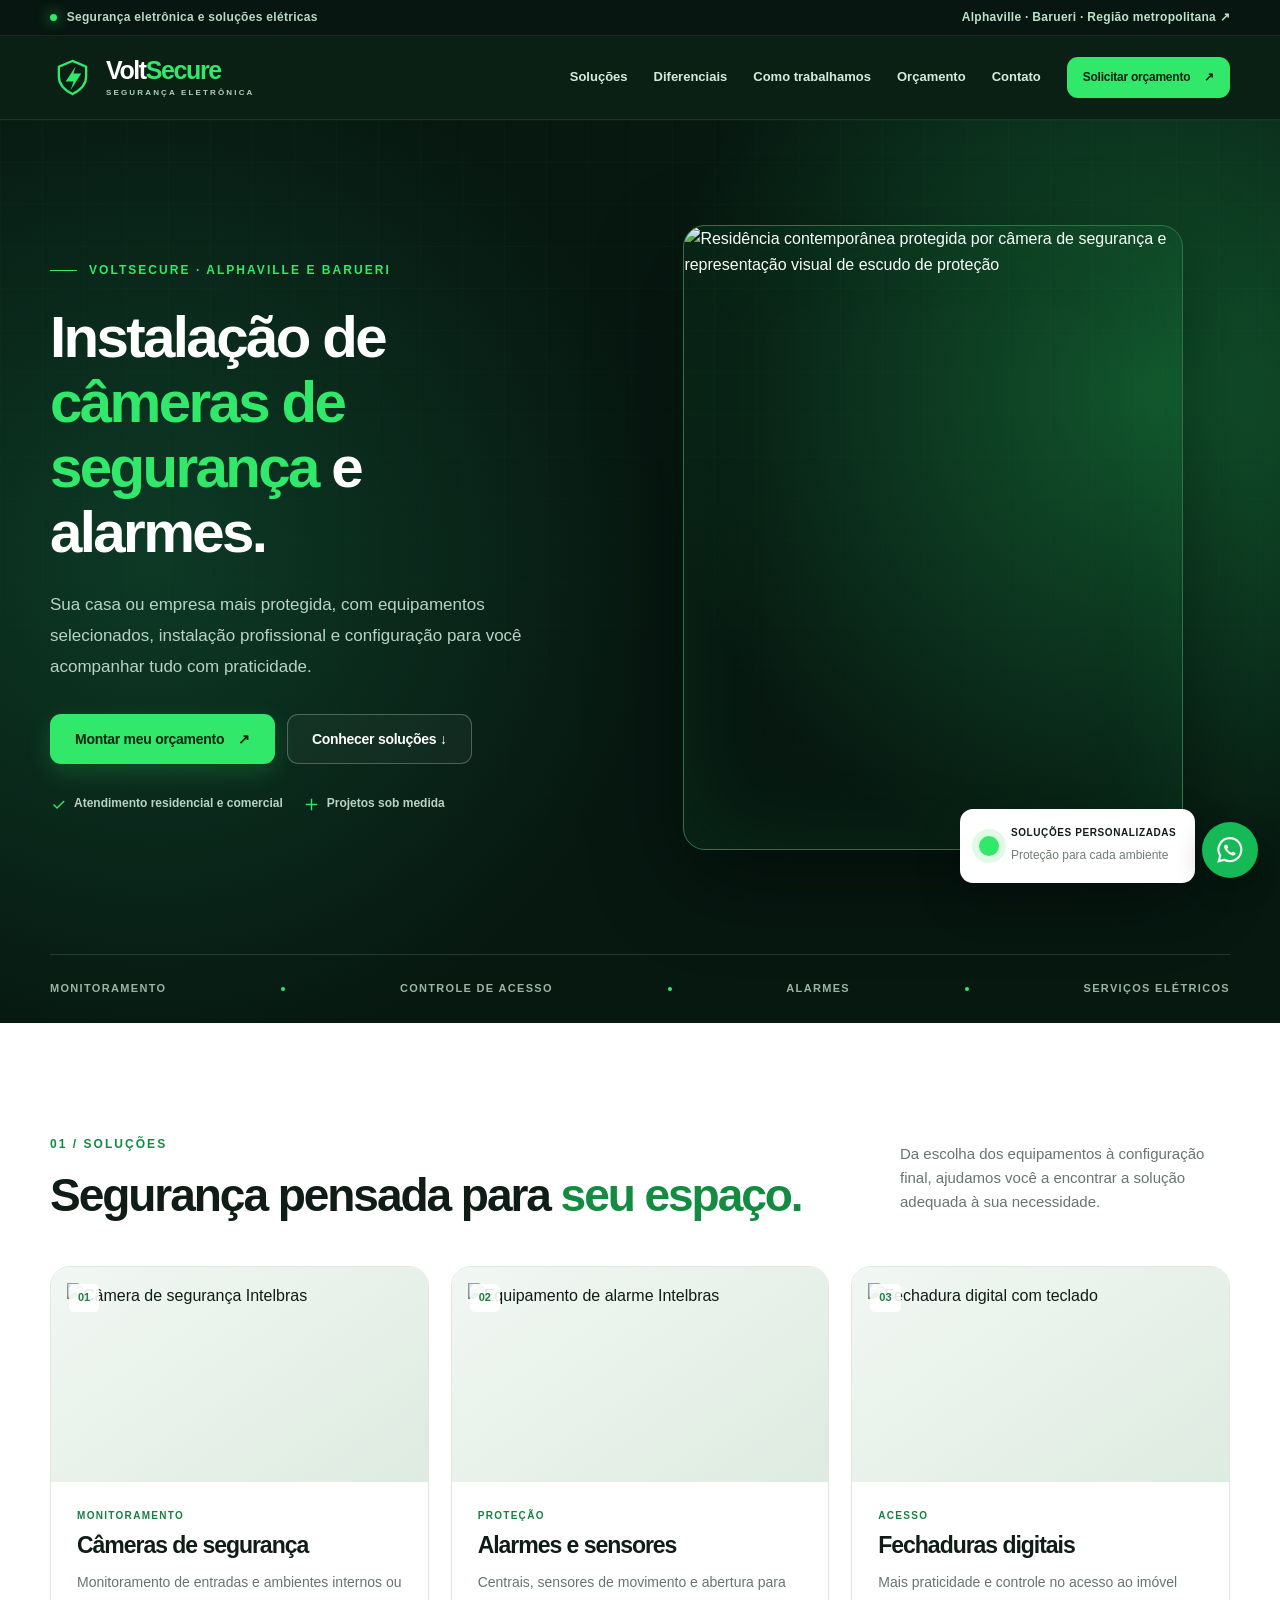
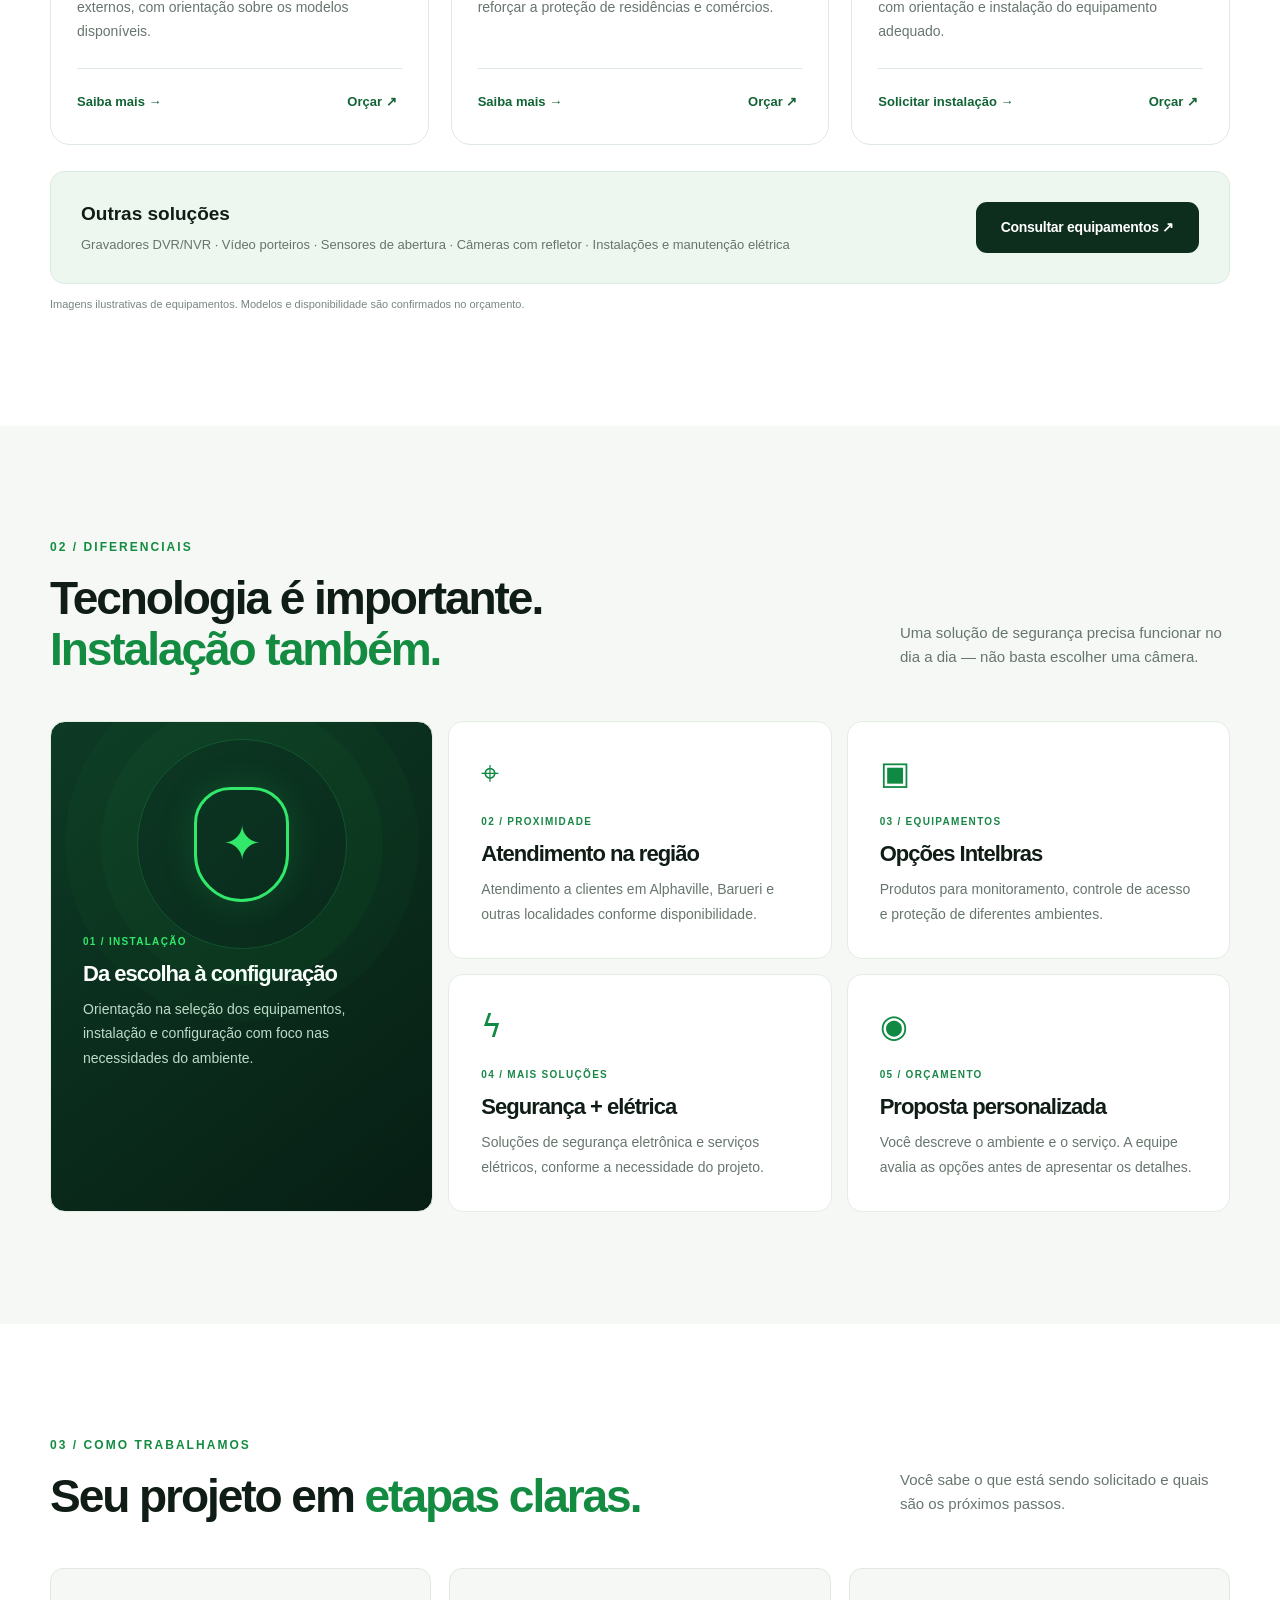
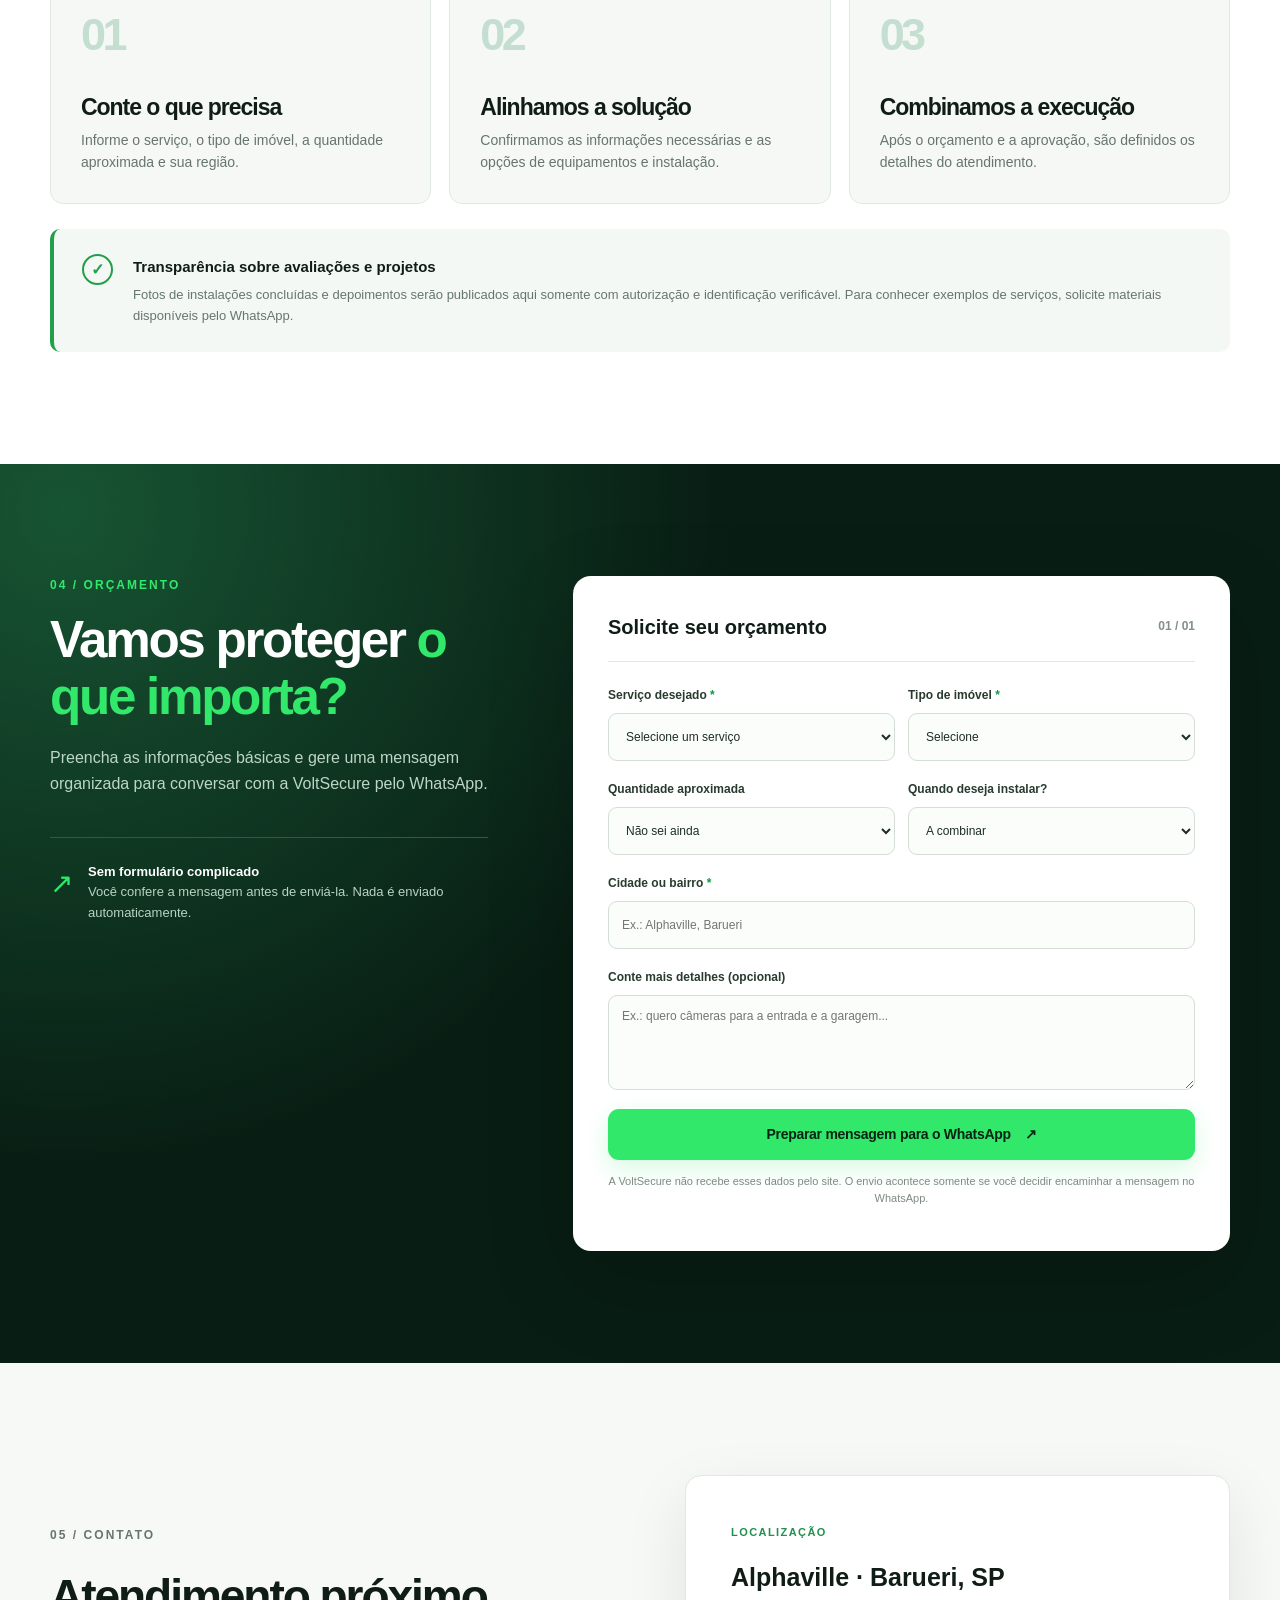
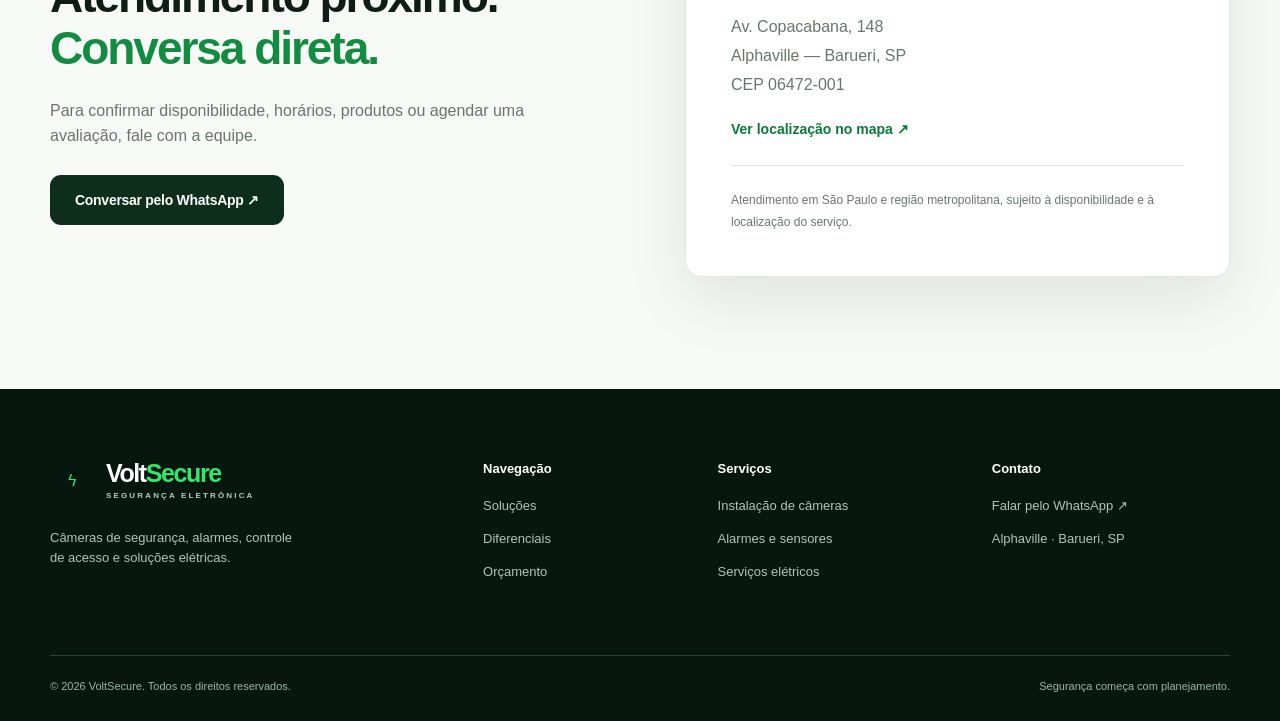
==== commit a99220e3: "Add files via upload" ====
--- a/index.html
+++ b/index.html
@@ -25,7 +25,7 @@
   <meta name="twitter:title" content="VoltSecure | Segurança Eletrônica">
   <meta name="twitter:description" content="Câmeras, alarmes e instalações elétricas em Alphaville, Barueri e região.">
   <meta name="twitter:image" content="https://voltsecure.com.br/assets/og.jpg">
-  <link rel="preload" as="image" href="/assets/og.jpg">
+  <link rel="preload" as="image" href="/assets/hero.jpg">
   <link rel="stylesheet" href="/styles.css">
   <script src="/script.js" defer></script>
   <script type="application/ld+json">
@@ -60,7 +60,7 @@
         <div class="hero-facts"><span><svg viewBox="0 0 24 24" aria-hidden="true"><path d="m5 12 5 5L20 7"/></svg> Atendimento residencial e comercial</span><span><svg viewBox="0 0 24 24" aria-hidden="true"><path d="M4 12h16M12 4v16"/></svg> Projetos sob medida</span></div>
       </div>
       <div class="hero-visual reveal" aria-label="VoltSecure, sistemas de segurança eletrônica">
-        <img class="hero-banner" src="/assets/og.jpg" alt="VoltSecure: câmeras, alarmes e segurança eletrônica para residências e comércios" width="1200" height="630" fetchpriority="high" decoding="async">
+        <img class="hero-banner" src="/assets/hero.jpg" alt="Residência contemporânea protegida por câmera de segurança e representação visual de escudo de proteção" width="1000" height="1250" fetchpriority="high" decoding="async">
         <div class="hero-visual-shine" aria-hidden="true"></div>
         <div class="security-chip"><span class="status-orb"></span><span><strong>SOLUÇÕES PERSONALIZADAS</strong><small>Proteção para cada ambiente</small></span></div>
       </div>
--- a/styles.css
+++ b/styles.css
@@ -1,8 +1,13 @@
 :root{--ink:#101d16;--forest:#0c271a;--night:#071811;--green:#31e86b;--green-mid:#138c42;--muted:#67766d;--cream:#f5f8f5;--line:#dfe8e1;--white:#fff;--shadow:0 22px 65px rgba(5,29,16,.09);--radius:20px;--max:1180px}
-*,*::before,*::after{box-sizing:border-box}html{scroll-behavior:smooth;scroll-padding-top:105px}body{margin:0;background:#fff;color:var(--ink);font-family:Inter,ui-sans-serif,-apple-system,BlinkMacSystemFont,"Segoe UI",Arial,sans-serif;line-height:1.6;-webkit-font-smoothing:antialiased}a{color:inherit;text-decoration:none}button,input,select,textarea{font:inherit}button{cursor:pointer}img,svg{display:block;max-width:100%}button:focus-visible,a:focus-visible,input:focus-visible,select:focus-visible,textarea:focus-visible{outline:3px solid #67e890;outline-offset:3px}::selection{background:var(--green);color:var(--night)}.container{width:min(var(--max),calc(100% - 44px));margin:0 auto}.skip-link{position:absolute;left:12px;top:-90px;background:white;padding:12px;z-index:999}.skip-link:focus{top:8px}.section{padding:112px 0}.section-dark{color:white;background:var(--night)}.topbar{background:#071610;color:#b9d8c5;border-bottom:1px solid rgba(255,255,255,.08);font-size:12px;font-weight:600;letter-spacing:.025em}.topbar-inner{min-height:35px;display:flex;justify-content:space-between;align-items:center;gap:10px}.topbar a{color:#bce3c8}.topbar a:hover{color:white}.pulse-dot{width:7px;height:7px;background:var(--green);display:inline-block;border-radius:50%;box-shadow:0 0 14px var(--green);margin-right:6px}.site-header{background:#0a2015;color:#fff;position:sticky;top:0;z-index:100;border-bottom:1px solid rgba(255,255,255,.09);backdrop-filter:blur(20px)}.nav-layout{min-height:83px;display:flex;align-items:center;justify-content:space-between;gap:24px}.brand{display:inline-flex;align-items:center;gap:12px;flex:none}.logo-mark{display:flex;align-items:center;justify-content:center;color:var(--green);width:44px;height:44px}.logo-mark svg{width:39px;height:39px}.brand-text{font-size:25px;letter-spacing:-1.4px;font-weight:900;color:#fff;line-height:1.05}.brand-text>span{color:var(--green)}.brand-text small{display:block;font-size:8px;font-weight:700;letter-spacing:2.15px;margin-top:6px;color:#b0cfbd}.nav-links{display:flex;align-items:center;gap:26px;font-size:13px;font-weight:650;color:#d6e9dc}.nav-links>a:not(.button){transition:color .18s}.nav-links>a:not(.button):hover{color:var(--green)}.button{display:inline-flex;align-items:center;justify-content:center;gap:14px;padding:15px 24px;font-size:14px;font-weight:800;letter-spacing:-.02em;border-radius:11px;transition:transform .2s,background .2s,box-shadow .2s;border:1px solid transparent;line-height:1.3;text-align:center}.button:hover{transform:translateY(-2px)}.button-primary{background:var(--green);color:#062412;box-shadow:0 8px 25px rgba(49,232,107,.20)}.button-primary:hover{background:#6cff96;box-shadow:0 10px 27px rgba(49,232,107,.29)}.button-outline{border-color:rgba(255,255,255,.25);color:white;background:rgba(255,255,255,.04)}.button-outline:hover{background:rgba(255,255,255,.09)}.button-nav{background:var(--green);color:#092016;padding:12px 15px;font-size:12px}.button-dark{background:#0d2d1d;color:white}.button-dark:hover{background:#13532d}.button-light{background:#e4f7e9;color:#084020}.button-full{width:100%}.menu-toggle{display:none}.hero{position:relative;overflow:hidden;background:radial-gradient(circle at 12% 48%,#0d3a26 0,transparent 42%),radial-gradient(circle at 90% 30%,#12552d 0,transparent 38%),#071811}.hero-grid{position:absolute;inset:0;pointer-events:none;opacity:.32;background-image:linear-gradient(rgba(133,235,157,.07) 1px,transparent 1px),linear-gradient(90deg,rgba(133,235,157,.07) 1px,transparent 1px);background-size:42px 42px;mask-image:linear-gradient(to bottom,black,transparent)}.hero-layout{position:relative;display:grid;grid-template-columns:minmax(0,.95fr) minmax(0,1.05fr);align-items:center;gap:50px;padding-top:105px;padding-bottom:104px}.eyebrow,.section-kicker{color:var(--green-mid);font-size:12px;font-weight:850;letter-spacing:.17em;text-transform:uppercase}.eyebrow{display:flex;align-items:center;gap:12px;color:var(--green);margin-bottom:23px}.eyebrow-line{width:27px;height:1px;background:var(--green)}h1,h2,h3,p{margin-top:0}h1,h2,h3{line-height:1.12;letter-spacing:-.045em}h1{font-size:clamp(43px,4.55vw,75px);font-weight:850;margin-bottom:26px}h1 span{color:var(--green)}h2{font-size:clamp(33px,3.6vw,53px);font-weight:850;margin-bottom:0}h2 em{font-style:normal;color:var(--green-mid)}h3{font-size:23px;font-weight:800}.hero-lead{max-width:530px;font-size:17px;color:#b9d2c5;line-height:1.8;margin-bottom:32px}.hero-actions{display:flex;gap:12px;flex-wrap:wrap}.hero-facts{margin-top:30px;display:flex;align-items:center;gap:20px;flex-wrap:wrap;color:#b9d2c5;font-size:12px;font-weight:650}.hero-facts span{display:inline-flex;align-items:center;gap:7px}.hero-facts svg{width:17px;height:17px;fill:none;stroke:var(--green);stroke-width:2}.hero-visual{position:relative;isolation:isolate}.hero-banner{width:100%;aspect-ratio:1200/630;object-fit:cover;border:1px solid #2e7047;border-radius:22px;box-shadow:0 30px 90px rgba(0,0,0,.45);transform:perspective(1000px) rotateY(-2deg)}.hero-visual-shine{position:absolute;inset:0;border-radius:22px;box-shadow:inset 0 0 100px rgba(35,242,117,.08);pointer-events:none}.security-chip{position:absolute;right:-12px;bottom:-33px;display:flex;gap:12px;align-items:center;background:#fff;color:var(--ink);padding:16px 19px;border-radius:13px;box-shadow:0 18px 45px rgba(0,0,0,.2)}.security-chip strong{display:block;font-size:10px;letter-spacing:.06em}.security-chip small{font-size:12px;color:#6f7e73}.status-orb{flex:none;width:20px;height:20px;border-radius:50%;background:var(--green);box-shadow:0 0 0 7px #e0fae5}.hero-bottom{position:relative;display:flex;align-items:center;justify-content:space-between;gap:20px;border-top:1px solid rgba(255,255,255,.13);padding-top:25px;padding-bottom:25px;color:#9bb4a6;font-size:11px;letter-spacing:.12em;font-weight:800}.hero-bottom i{height:4px;width:4px;background:var(--green);border-radius:50%}.section-head{display:flex;align-items:end;justify-content:space-between;gap:35px;margin-bottom:45px}.section-head>div{max-width:760px}.section-head>p{max-width:330px;color:var(--muted);font-size:15px;margin-bottom:7px}.section-kicker{margin:0 0 16px}.solution-cards{display:grid;grid-template-columns:repeat(3,minmax(0,1fr));gap:22px}.solution-card{background:#fff;border:1px solid var(--line);border-radius:var(--radius);overflow:hidden;transition:transform .28s,box-shadow .28s}.solution-card:hover{transform:translateY(-5px);box-shadow:var(--shadow)}.solution-figure{height:215px;background:linear-gradient(145deg,#f1f7f3,#deebe1);position:relative;overflow:hidden}.solution-figure img{width:100%;height:100%;object-fit:contain;mix-blend-mode:multiply;padding:16px;transition:transform .45s}.solution-card:hover img{transform:scale(1.035)}.solution-figure span{position:absolute;left:18px;top:17px;border-radius:5px;background:rgba(255,255,255,.88);padding:5px 9px;font-size:11px;font-weight:800;color:#247d41}.card-body{padding:26px}.card-tag{font-size:10px;font-weight:850;letter-spacing:.13em;color:#178144;margin-bottom:9px}.card-body h3{font-size:23px;margin-bottom:11px}.card-body>p:not(.card-tag){min-height:78px;color:var(--muted);font-size:14px;line-height:1.75}.card-actions{display:flex;align-items:center;justify-content:space-between;gap:15px;border-top:1px solid var(--line);padding-top:18px;margin-top:20px;font-size:13px;font-weight:800;color:#126436}.text-button{border:0;background:none;color:#126436;font-size:13px;font-weight:800;padding:5px}.card-actions a:hover,.text-button:hover{text-decoration:underline}.catalog-strip{display:flex;align-items:center;justify-content:space-between;gap:24px;background:#edf7f0;padding:27px 30px;border:1px solid #dbece0;border-radius:14px;margin-top:26px}.catalog-strip strong{display:block;font-size:19px}.catalog-strip p{font-size:13px;color:#66756c;margin:6px 0 0}.catalog-strip .button{flex:none}.image-note{font-size:11px;color:#78877e;margin-top:12px;margin-bottom:0}.why-section{background:var(--cream)}.benefit-grid{display:grid;grid-template-columns:repeat(3,minmax(0,1fr));gap:15px}.benefit{min-height:230px;padding:32px;background:#fff;border:1px solid #e3ede4;border-radius:15px;display:flex;flex-direction:column}.benefit-featured{grid-row:span 2;min-height:475px;background:linear-gradient(142deg,#0d3a25,#071e14);color:#fff;overflow:hidden;position:relative}.benefit-visual{height:180px;display:flex;justify-content:center;align-items:center;position:relative}.shield-drawing{display:flex;align-items:center;justify-content:center;width:95px;height:115px;color:var(--green);font-size:48px;border:3px solid var(--green);border-radius:42px 42px 55px 55px;z-index:1;box-shadow:0 0 35px rgba(49,232,107,.15)}.rings{position:absolute;width:210px;height:210px;border:1px solid rgba(49,232,107,.2);border-radius:50%;box-shadow:0 0 0 36px rgba(49,232,107,.03),0 0 0 72px rgba(49,232,107,.022)}.benefit-index{font-size:10px;letter-spacing:.13em;font-weight:850;color:#198747;margin-bottom:12px}.benefit-featured .benefit-index{color:var(--green)}.benefit h3{font-size:22px;margin:0 0 10px}.benefit p{margin:0;font-size:14px;line-height:1.75;color:var(--muted)}.benefit-featured p{color:#bedac9}.benefit-icon{font-size:32px;color:#108a42;margin-bottom:auto;line-height:1.2;padding-bottom:22px}.process-section{background:white}.steps{display:grid;grid-template-columns:repeat(3,1fr);gap:18px}.step{position:relative;background:var(--cream);border:1px solid var(--line);padding:30px;border-radius:13px}.step>span{font-size:45px;font-weight:850;color:#c4decf;letter-spacing:-.08em}.step h3{margin:24px 0 8px}.step p{font-size:14px;color:var(--muted);margin:0}.proof-notice{display:flex;gap:20px;background:#f3f8f4;border-left:4px solid #239f4b;padding:25px 28px;margin-top:25px;border-radius:10px}.proof-icon{flex:none;width:31px;height:31px;border:2px solid #239f4b;color:#239f4b;border-radius:50%;display:grid;place-items:center;font-weight:800}.proof-notice strong{font-size:15px}.proof-notice p{font-size:13px;color:var(--muted);margin:5px 0 0}.quote-section{color:#fff;background:radial-gradient(circle at 5% 5%,#175433,transparent 45%),#081d13}.quote-grid{display:grid;grid-template-columns:.8fr 1.2fr;gap:85px;align-items:start}.quote-copy{position:sticky;top:145px}.quote-copy h2{font-size:clamp(38px,4vw,62px);margin:0 0 20px}.quote-copy h2 em{color:var(--green)}.quote-copy>p:not(.section-kicker){color:#bdd6c7;font-size:16px}.section-kicker-light{color:var(--green)}.quote-aside{display:flex;align-items:start;gap:15px;border-top:1px solid #385647;margin-top:40px;padding-top:24px}.quote-aside span{font-size:28px;color:var(--green)}.quote-aside p{font-size:13px;color:#b8d3c3}.quote-aside strong{color:#fff}.quote-form{background:#fff;color:var(--ink);border-radius:18px;padding:35px;box-shadow:0 30px 90px rgba(0,0,0,.15)}.form-top{display:flex;justify-content:space-between;align-items:center;border-bottom:1px solid var(--line);padding-bottom:18px;margin-bottom:24px}.form-top strong{font-size:20px}.form-top span{font-size:12px;font-weight:800;color:#829087}.quote-form label{display:block;font-size:12px;font-weight:800;color:#283b2e;margin-bottom:19px}.quote-form label span{color:#0f9746}.quote-form select,.quote-form input,.quote-form textarea{display:block;width:100%;margin-top:8px;border:1px solid #d4ded6;border-radius:9px;min-height:48px;padding:11px 13px;background:#fafdfa;color:#1e2f24;font-weight:500;outline-offset:1px}.quote-form textarea{resize:vertical;min-height:95px}.quote-form select:focus,.quote-form input:focus,.quote-form textarea:focus{border-color:#269951;outline:2px solid #bcebc9}.form-row{display:grid;grid-template-columns:1fr 1fr;gap:13px}.form-notice{font-size:11px;color:#7e8a81;text-align:center;line-height:1.6;margin:13px 0 0}.quote-feedback{color:#0d6934;font-size:13px;font-weight:800;min-height:0;margin:8px 0 0}.quote-feedback.error{color:#a42c2c}.prepared-message{margin-top:21px;border:1px solid #c0dfc8;border-radius:10px;padding:18px;background:#f1faf3}.prepared-message label{margin-bottom:8px}.prepared-message textarea{background:#fff;margin-top:0;font-size:12px;min-height:155px}.message-buttons{display:flex;gap:10px;flex-wrap:wrap}.message-buttons .button{flex:1;font-size:12px;padding:13px}.prepared-message small{display:block;color:#637467;margin-top:12px}.location-section{background:#f6f9f6}.location-layout{display:grid;grid-template-columns:1fr 1fr;align-items:center;gap:90px}.location-layout h2{margin-bottom:23px}.location-layout p{max-width:480px;color:var(--muted);margin-bottom:26px}.location-card{background:#fff;border:1px solid var(--line);border-radius:16px;padding:42px 45px;box-shadow:var(--shadow)}.location-label{font-weight:850;color:#22904d;font-size:11px;letter-spacing:.13em}.location-card strong{font-size:25px;display:block;margin-top:14px}.location-card p{margin:16px 0;line-height:1.8}.location-card a{color:#0a7836;font-size:14px;font-weight:800}.location-card a:hover{text-decoration:underline}.location-card hr{border:0;border-top:1px solid var(--line);margin:24px 0}.location-card .location-mini{font-size:12px;margin-bottom:0}.site-footer{background:#071710;color:#c7ddcf}.footer-main{display:grid;grid-template-columns:2fr 1fr 1.2fr 1.2fr;gap:36px;padding-top:70px;padding-bottom:60px}.footer-main>div:first-child>p{font-size:13px;color:#b1c4b8;max-width:260px;margin-top:25px}.footer-main strong{display:block;color:#fff;font-size:13px;margin-bottom:17px}.footer-main>div:not(:first-child)>a{display:block;margin-bottom:12px;font-size:13px;color:#afc5b8}.footer-main a:hover{color:var(--green)}.footer-bottom{display:flex;justify-content:space-between;gap:15px;border-top:1px solid #274435;padding-top:22px;padding-bottom:26px;font-size:11px;color:#9db5a7}.float-whatsapp{position:fixed;right:22px;bottom:22px;z-index:90;width:56px;height:56px;background:#15b956;border-radius:50%;display:grid;place-items:center;color:#fff;box-shadow:0 9px 28px rgba(0,0,0,.26);transition:transform .2s}.float-whatsapp:hover{transform:translateY(-4px)}.float-whatsapp svg{width:30px;height:30px}.reveal{transition:opacity .65s,transform .65s}.js-animated .reveal{opacity:0;transform:translateY(20px)}.js-animated .reveal.visible{opacity:1;transform:none}
+*,*::before,*::after{box-sizing:border-box}html{scroll-behavior:smooth;scroll-padding-top:105px}body{margin:0;background:#fff;color:var(--ink);font-family:Inter,ui-sans-serif,-apple-system,BlinkMacSystemFont,"Segoe UI",Arial,sans-serif;line-height:1.6;-webkit-font-smoothing:antialiased}a{color:inherit;text-decoration:none}button,input,select,textarea{font:inherit}button{cursor:pointer}img,svg{display:block;max-width:100%}button:focus-visible,a:focus-visible,input:focus-visible,select:focus-visible,textarea:focus-visible{outline:3px solid #67e890;outline-offset:3px}::selection{background:var(--green);color:var(--night)}.container{width:min(var(--max),calc(100% - 44px));margin:0 auto}.skip-link{position:absolute;left:12px;top:-90px;background:white;padding:12px;z-index:999}.skip-link:focus{top:8px}.section{padding:112px 0}.section-dark{color:white;background:var(--night)}.topbar{background:#071610;color:#b9d8c5;border-bottom:1px solid rgba(255,255,255,.08);font-size:12px;font-weight:600;letter-spacing:.025em}.topbar-inner{min-height:35px;display:flex;justify-content:space-between;align-items:center;gap:10px}.topbar a{color:#bce3c8}.topbar a:hover{color:white}.pulse-dot{width:7px;height:7px;background:var(--green);display:inline-block;border-radius:50%;box-shadow:0 0 14px var(--green);margin-right:6px}.site-header{background:#0a2015;color:#fff;position:sticky;top:0;z-index:100;border-bottom:1px solid rgba(255,255,255,.09);backdrop-filter:blur(20px)}.nav-layout{min-height:83px;display:flex;align-items:center;justify-content:space-between;gap:24px}.brand{display:inline-flex;align-items:center;gap:12px;flex:none}.logo-mark{display:flex;align-items:center;justify-content:center;color:var(--green);width:44px;height:44px}.logo-mark svg{width:39px;height:39px}.brand-text{font-size:25px;letter-spacing:-1.4px;font-weight:900;color:#fff;line-height:1.05}.brand-text>span{color:var(--green)}.brand-text small{display:block;font-size:8px;font-weight:700;letter-spacing:2.15px;margin-top:6px;color:#b0cfbd}.nav-links{display:flex;align-items:center;gap:26px;font-size:13px;font-weight:650;color:#d6e9dc}.nav-links>a:not(.button){transition:color .18s}.nav-links>a:not(.button):hover{color:var(--green)}.button{display:inline-flex;align-items:center;justify-content:center;gap:14px;padding:15px 24px;font-size:14px;font-weight:800;letter-spacing:-.02em;border-radius:11px;transition:transform .2s,background .2s,box-shadow .2s;border:1px solid transparent;line-height:1.3;text-align:center}.button:hover{transform:translateY(-2px)}.button-primary{background:var(--green);color:#062412;box-shadow:0 8px 25px rgba(49,232,107,.20)}.button-primary:hover{background:#6cff96;box-shadow:0 10px 27px rgba(49,232,107,.29)}.button-outline{border-color:rgba(255,255,255,.25);color:white;background:rgba(255,255,255,.04)}.button-outline:hover{background:rgba(255,255,255,.09)}.button-nav{background:var(--green);color:#092016;padding:12px 15px;font-size:12px}.button-dark{background:#0d2d1d;color:white}.button-dark:hover{background:#13532d}.button-light{background:#e4f7e9;color:#084020}.button-full{width:100%}.menu-toggle{display:none}.hero{position:relative;overflow:hidden;background:radial-gradient(circle at 12% 48%,#0d3a26 0,transparent 42%),radial-gradient(circle at 90% 30%,#12552d 0,transparent 38%),#071811}.hero-grid{position:absolute;inset:0;pointer-events:none;opacity:.32;background-image:linear-gradient(rgba(133,235,157,.07) 1px,transparent 1px),linear-gradient(90deg,rgba(133,235,157,.07) 1px,transparent 1px);background-size:42px 42px;mask-image:linear-gradient(to bottom,black,transparent)}.hero-layout{position:relative;display:grid;grid-template-columns:minmax(0,.95fr) minmax(0,1.05fr);align-items:center;gap:50px;padding-top:105px;padding-bottom:104px}.eyebrow,.section-kicker{color:var(--green-mid);font-size:12px;font-weight:850;letter-spacing:.17em;text-transform:uppercase}.eyebrow{display:flex;align-items:center;gap:12px;color:var(--green);margin-bottom:23px}.eyebrow-line{width:27px;height:1px;background:var(--green)}h1,h2,h3,p{margin-top:0}h1,h2,h3{line-height:1.12;letter-spacing:-.045em}h1{font-size:clamp(43px,4.55vw,75px);font-weight:850;margin-bottom:26px}h1 span{color:var(--green)}h2{font-size:clamp(33px,3.6vw,53px);font-weight:850;margin-bottom:0}h2 em{font-style:normal;color:var(--green-mid)}h3{font-size:23px;font-weight:800}.hero-lead{max-width:530px;font-size:17px;color:#b9d2c5;line-height:1.8;margin-bottom:32px}.hero-actions{display:flex;gap:12px;flex-wrap:wrap}.hero-facts{margin-top:30px;display:flex;align-items:center;gap:20px;flex-wrap:wrap;color:#b9d2c5;font-size:12px;font-weight:650}.hero-facts span{display:inline-flex;align-items:center;gap:7px}.hero-facts svg{width:17px;height:17px;fill:none;stroke:var(--green);stroke-width:2}.hero-visual{position:relative;isolation:isolate}.hero-banner{display:block;width:100%;height:auto;aspect-ratio:4/5;object-fit:contain;object-position:center;border:1px solid #2e7047;border-radius:22px;box-shadow:0 30px 90px rgba(0,0,0,.45);transform:none}.hero-visual-shine{position:absolute;inset:0;border-radius:22px;box-shadow:inset 0 0 100px rgba(35,242,117,.08);pointer-events:none}.security-chip{position:absolute;right:-12px;bottom:-33px;display:flex;gap:12px;align-items:center;background:#fff;color:var(--ink);padding:16px 19px;border-radius:13px;box-shadow:0 18px 45px rgba(0,0,0,.2)}.security-chip strong{display:block;font-size:10px;letter-spacing:.06em}.security-chip small{font-size:12px;color:#6f7e73}.status-orb{flex:none;width:20px;height:20px;border-radius:50%;background:var(--green);box-shadow:0 0 0 7px #e0fae5}.hero-bottom{position:relative;display:flex;align-items:center;justify-content:space-between;gap:20px;border-top:1px solid rgba(255,255,255,.13);padding-top:25px;padding-bottom:25px;color:#9bb4a6;font-size:11px;letter-spacing:.12em;font-weight:800}.hero-bottom i{height:4px;width:4px;background:var(--green);border-radius:50%}.section-head{display:flex;align-items:end;justify-content:space-between;gap:35px;margin-bottom:45px}.section-head>div{max-width:760px}.section-head>p{max-width:330px;color:var(--muted);font-size:15px;margin-bottom:7px}.section-kicker{margin:0 0 16px}.solution-cards{display:grid;grid-template-columns:repeat(3,minmax(0,1fr));gap:22px}.solution-card{background:#fff;border:1px solid var(--line);border-radius:var(--radius);overflow:hidden;transition:transform .28s,box-shadow .28s}.solution-card:hover{transform:translateY(-5px);box-shadow:var(--shadow)}.solution-figure{height:215px;background:linear-gradient(145deg,#f1f7f3,#deebe1);position:relative;overflow:hidden}.solution-figure img{width:100%;height:100%;object-fit:contain;mix-blend-mode:multiply;padding:16px;transition:transform .45s}.solution-card:hover img{transform:scale(1.035)}.solution-figure span{position:absolute;left:18px;top:17px;border-radius:5px;background:rgba(255,255,255,.88);padding:5px 9px;font-size:11px;font-weight:800;color:#247d41}.card-body{padding:26px}.card-tag{font-size:10px;font-weight:850;letter-spacing:.13em;color:#178144;margin-bottom:9px}.card-body h3{font-size:23px;margin-bottom:11px}.card-body>p:not(.card-tag){min-height:78px;color:var(--muted);font-size:14px;line-height:1.75}.card-actions{display:flex;align-items:center;justify-content:space-between;gap:15px;border-top:1px solid var(--line);padding-top:18px;margin-top:20px;font-size:13px;font-weight:800;color:#126436}.text-button{border:0;background:none;color:#126436;font-size:13px;font-weight:800;padding:5px}.card-actions a:hover,.text-button:hover{text-decoration:underline}.catalog-strip{display:flex;align-items:center;justify-content:space-between;gap:24px;background:#edf7f0;padding:27px 30px;border:1px solid #dbece0;border-radius:14px;margin-top:26px}.catalog-strip strong{display:block;font-size:19px}.catalog-strip p{font-size:13px;color:#66756c;margin:6px 0 0}.catalog-strip .button{flex:none}.image-note{font-size:11px;color:#78877e;margin-top:12px;margin-bottom:0}.why-section{background:var(--cream)}.benefit-grid{display:grid;grid-template-columns:repeat(3,minmax(0,1fr));gap:15px}.benefit{min-height:230px;padding:32px;background:#fff;border:1px solid #e3ede4;border-radius:15px;display:flex;flex-direction:column}.benefit-featured{grid-row:span 2;min-height:475px;background:linear-gradient(142deg,#0d3a25,#071e14);color:#fff;overflow:hidden;position:relative}.benefit-visual{height:180px;display:flex;justify-content:center;align-items:center;position:relative}.shield-drawing{display:flex;align-items:center;justify-content:center;width:95px;height:115px;color:var(--green);font-size:48px;border:3px solid var(--green);border-radius:42px 42px 55px 55px;z-index:1;box-shadow:0 0 35px rgba(49,232,107,.15)}.rings{position:absolute;width:210px;height:210px;border:1px solid rgba(49,232,107,.2);border-radius:50%;box-shadow:0 0 0 36px rgba(49,232,107,.03),0 0 0 72px rgba(49,232,107,.022)}.benefit-index{font-size:10px;letter-spacing:.13em;font-weight:850;color:#198747;margin-bottom:12px}.benefit-featured .benefit-index{color:var(--green)}.benefit h3{font-size:22px;margin:0 0 10px}.benefit p{margin:0;font-size:14px;line-height:1.75;color:var(--muted)}.benefit-featured p{color:#bedac9}.benefit-icon{font-size:32px;color:#108a42;margin-bottom:auto;line-height:1.2;padding-bottom:22px}.process-section{background:white}.steps{display:grid;grid-template-columns:repeat(3,1fr);gap:18px}.step{position:relative;background:var(--cream);border:1px solid var(--line);padding:30px;border-radius:13px}.step>span{font-size:45px;font-weight:850;color:#c4decf;letter-spacing:-.08em}.step h3{margin:24px 0 8px}.step p{font-size:14px;color:var(--muted);margin:0}.proof-notice{display:flex;gap:20px;background:#f3f8f4;border-left:4px solid #239f4b;padding:25px 28px;margin-top:25px;border-radius:10px}.proof-icon{flex:none;width:31px;height:31px;border:2px solid #239f4b;color:#239f4b;border-radius:50%;display:grid;place-items:center;font-weight:800}.proof-notice strong{font-size:15px}.proof-notice p{font-size:13px;color:var(--muted);margin:5px 0 0}.quote-section{color:#fff;background:radial-gradient(circle at 5% 5%,#175433,transparent 45%),#081d13}.quote-grid{display:grid;grid-template-columns:.8fr 1.2fr;gap:85px;align-items:start}.quote-copy{position:sticky;top:145px}.quote-copy h2{font-size:clamp(38px,4vw,62px);margin:0 0 20px}.quote-copy h2 em{color:var(--green)}.quote-copy>p:not(.section-kicker){color:#bdd6c7;font-size:16px}.section-kicker-light{color:var(--green)}.quote-aside{display:flex;align-items:start;gap:15px;border-top:1px solid #385647;margin-top:40px;padding-top:24px}.quote-aside span{font-size:28px;color:var(--green)}.quote-aside p{font-size:13px;color:#b8d3c3}.quote-aside strong{color:#fff}.quote-form{background:#fff;color:var(--ink);border-radius:18px;padding:35px;box-shadow:0 30px 90px rgba(0,0,0,.15)}.form-top{display:flex;justify-content:space-between;align-items:center;border-bottom:1px solid var(--line);padding-bottom:18px;margin-bottom:24px}.form-top strong{font-size:20px}.form-top span{font-size:12px;font-weight:800;color:#829087}.quote-form label{display:block;font-size:12px;font-weight:800;color:#283b2e;margin-bottom:19px}.quote-form label span{color:#0f9746}.quote-form select,.quote-form input,.quote-form textarea{display:block;width:100%;margin-top:8px;border:1px solid #d4ded6;border-radius:9px;min-height:48px;padding:11px 13px;background:#fafdfa;color:#1e2f24;font-weight:500;outline-offset:1px}.quote-form textarea{resize:vertical;min-height:95px}.quote-form select:focus,.quote-form input:focus,.quote-form textarea:focus{border-color:#269951;outline:2px solid #bcebc9}.form-row{display:grid;grid-template-columns:1fr 1fr;gap:13px}.form-notice{font-size:11px;color:#7e8a81;text-align:center;line-height:1.6;margin:13px 0 0}.quote-feedback{color:#0d6934;font-size:13px;font-weight:800;min-height:0;margin:8px 0 0}.quote-feedback.error{color:#a42c2c}.prepared-message{margin-top:21px;border:1px solid #c0dfc8;border-radius:10px;padding:18px;background:#f1faf3}.prepared-message label{margin-bottom:8px}.prepared-message textarea{background:#fff;margin-top:0;font-size:12px;min-height:155px}.message-buttons{display:flex;gap:10px;flex-wrap:wrap}.message-buttons .button{flex:1;font-size:12px;padding:13px}.prepared-message small{display:block;color:#637467;margin-top:12px}.location-section{background:#f6f9f6}.location-layout{display:grid;grid-template-columns:1fr 1fr;align-items:center;gap:90px}.location-layout h2{margin-bottom:23px}.location-layout p{max-width:480px;color:var(--muted);margin-bottom:26px}.location-card{background:#fff;border:1px solid var(--line);border-radius:16px;padding:42px 45px;box-shadow:var(--shadow)}.location-label{font-weight:850;color:#22904d;font-size:11px;letter-spacing:.13em}.location-card strong{font-size:25px;display:block;margin-top:14px}.location-card p{margin:16px 0;line-height:1.8}.location-card a{color:#0a7836;font-size:14px;font-weight:800}.location-card a:hover{text-decoration:underline}.location-card hr{border:0;border-top:1px solid var(--line);margin:24px 0}.location-card .location-mini{font-size:12px;margin-bottom:0}.site-footer{background:#071710;color:#c7ddcf}.footer-main{display:grid;grid-template-columns:2fr 1fr 1.2fr 1.2fr;gap:36px;padding-top:70px;padding-bottom:60px}.footer-main>div:first-child>p{font-size:13px;color:#b1c4b8;max-width:260px;margin-top:25px}.footer-main strong{display:block;color:#fff;font-size:13px;margin-bottom:17px}.footer-main>div:not(:first-child)>a{display:block;margin-bottom:12px;font-size:13px;color:#afc5b8}.footer-main a:hover{color:var(--green)}.footer-bottom{display:flex;justify-content:space-between;gap:15px;border-top:1px solid #274435;padding-top:22px;padding-bottom:26px;font-size:11px;color:#9db5a7}.float-whatsapp{position:fixed;right:22px;bottom:22px;z-index:90;width:56px;height:56px;background:#15b956;border-radius:50%;display:grid;place-items:center;color:#fff;box-shadow:0 9px 28px rgba(0,0,0,.26);transition:transform .2s}.float-whatsapp:hover{transform:translateY(-4px)}.float-whatsapp svg{width:30px;height:30px}.reveal{transition:opacity .65s,transform .65s}.js-animated .reveal{opacity:0;transform:translateY(20px)}.js-animated .reveal.visible{opacity:1;transform:none}
 /* Individual service pages */
 .service-hero{background:linear-gradient(125deg,#071911,#11492b);color:#fff;padding:90px 0}.breadcrumb{font-size:12px;color:#a6ccb2;margin-bottom:22px}.breadcrumb a{text-decoration:underline}.service-hero h1{max-width:860px;margin-bottom:22px;font-size:clamp(40px,4.4vw,66px)}.service-hero p{max-width:710px;color:#c4d9cb;font-size:17px}.service-detail{padding:75px 0}.service-columns{display:grid;grid-template-columns:1.4fr .8fr;gap:70px}.service-detail h2{font-size:38px;margin-bottom:20px}.service-detail p,.service-detail li{color:var(--muted)}.service-detail li{margin:10px 0}.service-panel{background:#eff7f1;border-radius:15px;padding:28px;border:1px solid #d6e8db}.service-panel h3{font-size:21px}.service-panel .button{margin-top:14px}.service-section-cta{background:#091d13;padding:60px 0;color:#fff}.service-section-cta .container{display:flex;justify-content:space-between;align-items:center;gap:24px}.service-section-cta h2{font-size:34px}
 @media(max-width:1120px){.nav-links{gap:16px}.hero-layout{gap:24px}.quote-grid{gap:45px}.location-layout{gap:45px}.brand-text{font-size:22px}}
 @media(max-width:930px){.menu-toggle{display:flex;flex-direction:column;justify-content:center;gap:5px;width:44px;height:44px;border:1px solid rgba(255,255,255,.24);border-radius:9px;background:transparent;flex:none}.menu-toggle span{width:20px;height:2px;background:#fff;margin-left:auto;margin-right:auto;transition:transform .2s,opacity .2s}.menu-toggle[aria-expanded="true"] span:nth-child(1){transform:translateY(7px) rotate(45deg)}.menu-toggle[aria-expanded="true"] span:nth-child(2){opacity:0}.menu-toggle[aria-expanded="true"] span:nth-child(3){transform:translateY(-7px) rotate(-45deg)}.nav-layout{min-height:74px}.nav-links{display:none;position:absolute;left:0;right:0;top:100%;padding:15px 22px 22px;background:#092219;border-top:1px solid #234534;flex-direction:column;align-items:stretch;gap:0}.nav-links.is-open{display:flex}.nav-links a{padding:13px 9px}.nav-links .button{margin-top:12px}.hero-layout{grid-template-columns:1fr;padding-top:74px;padding-bottom:82px;gap:56px}.hero-copy{max-width:780px}.hero-visual{max-width:760px}.solution-cards{gap:12px}.card-body{padding:18px}.card-body h3{font-size:21px}.benefit-grid{grid-template-columns:1fr 1fr}.benefit-featured{grid-row:span 2}.quote-grid,.location-layout{grid-template-columns:1fr;gap:40px}.quote-copy{position:static}.quote-copy h2{max-width:580px}.footer-main{grid-template-columns:2fr 1fr 1fr}.footer-main>div:last-child{grid-column:2 / -1}.service-columns{gap:30px}}
 @media(max-width:680px){.container{width:calc(100% - 34px)}.section{padding:72px 0}.topbar{font-size:10px}.topbar-inner>a{display:none}.nav-layout{min-height:69px}.brand-text{font-size:22px}.hero-layout{padding:69px 0 72px;gap:47px}.hero h1{font-size:clamp(38px,10vw,54px)}.hero-lead{font-size:15px;line-height:1.8}.hero-actions .button{width:100%}.hero-visual{margin-right:8px}.hero-banner{border-radius:13px;transform:none}.security-chip{right:-8px;bottom:-25px;padding:10px 11px}.security-chip strong{font-size:8px}.security-chip small{font-size:10px}.status-orb{width:13px;height:13px;box-shadow:0 0 0 4px #e0fae5}.hero-bottom{display:grid;grid-template-columns:1fr 1fr;gap:12px;font-size:9px}.hero-bottom i{display:none}.section-head{display:block;margin-bottom:30px}.section-head>p{margin-top:17px}.section-head h2,.location-layout h2{font-size:clamp(32px,8vw,43px)}.solution-cards,.benefit-grid,.steps{grid-template-columns:1fr}.solution-figure{height:230px}.card-body>p:not(.card-tag){min-height:0}.catalog-strip{display:block;padding:22px}.catalog-strip .button{margin-top:17px;width:100%}.benefit{min-height:auto;padding:26px}.benefit-featured{min-height:350px;grid-row:auto}.benefit-visual{height:135px}.benefit-icon{margin-bottom:16px}.proof-notice{padding:18px}.quote-grid{gap:26px}.quote-form{padding:22px 18px}.quote-copy h2{font-size:42px}.form-row{grid-template-columns:1fr;gap:0}.location-card{padding:27px}.footer-main{grid-template-columns:1fr 1fr;gap:26px;padding-top:55px;padding-bottom:35px}.footer-main>div:first-child{grid-column:1 / -1}.footer-main>div:last-child{grid-column:auto}.footer-bottom{display:block}.footer-bottom span{display:block;margin-bottom:6px}.service-hero{padding:70px 0}.service-columns{grid-template-columns:1fr;gap:25px}.service-section-cta .container{display:block}.service-section-cta .button{margin-top:24px;width:100%}.float-whatsapp{width:51px;height:51px;right:15px;bottom:15px}.float-whatsapp svg{width:28px;height:28px}}
 @media(prefers-reduced-motion:reduce){*,*::before,*::after{scroll-behavior:auto!important;animation-duration:.001ms!important;transition-duration:.001ms!important}.js-animated .reveal{opacity:1;transform:none}}
+
+/* VOLTSECURE — hero separado da miniatura social e enquadramento responsivo */
+.hero-visual{width:100%;max-width:500px;margin-inline:auto}
+.hero-visual .hero-banner{display:block;width:100%;height:auto;max-height:none;aspect-ratio:4/5;object-fit:contain;object-position:center;transform:none}
+@media(max-width:680px){.hero-visual{max-width:440px;margin-inline:auto}.hero-banner{height:auto;max-height:none;aspect-ratio:4/5;object-fit:contain}}
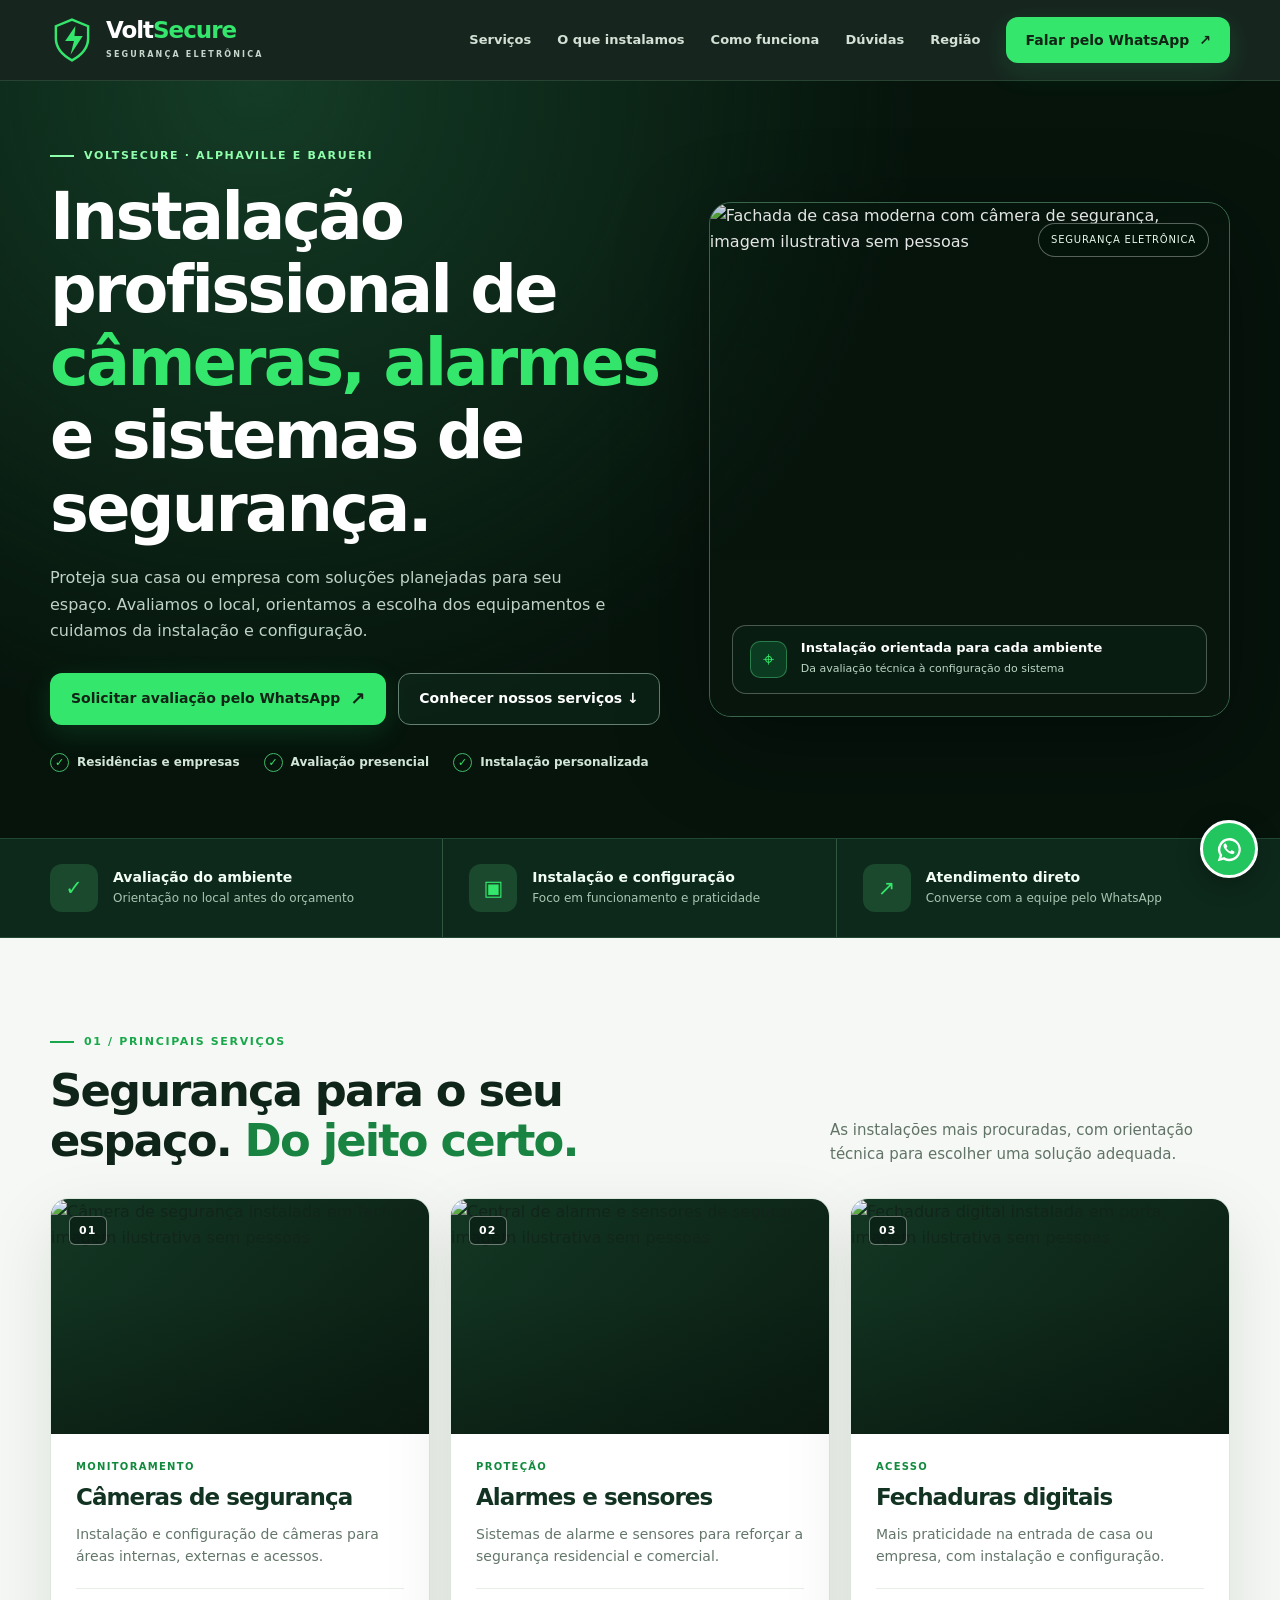
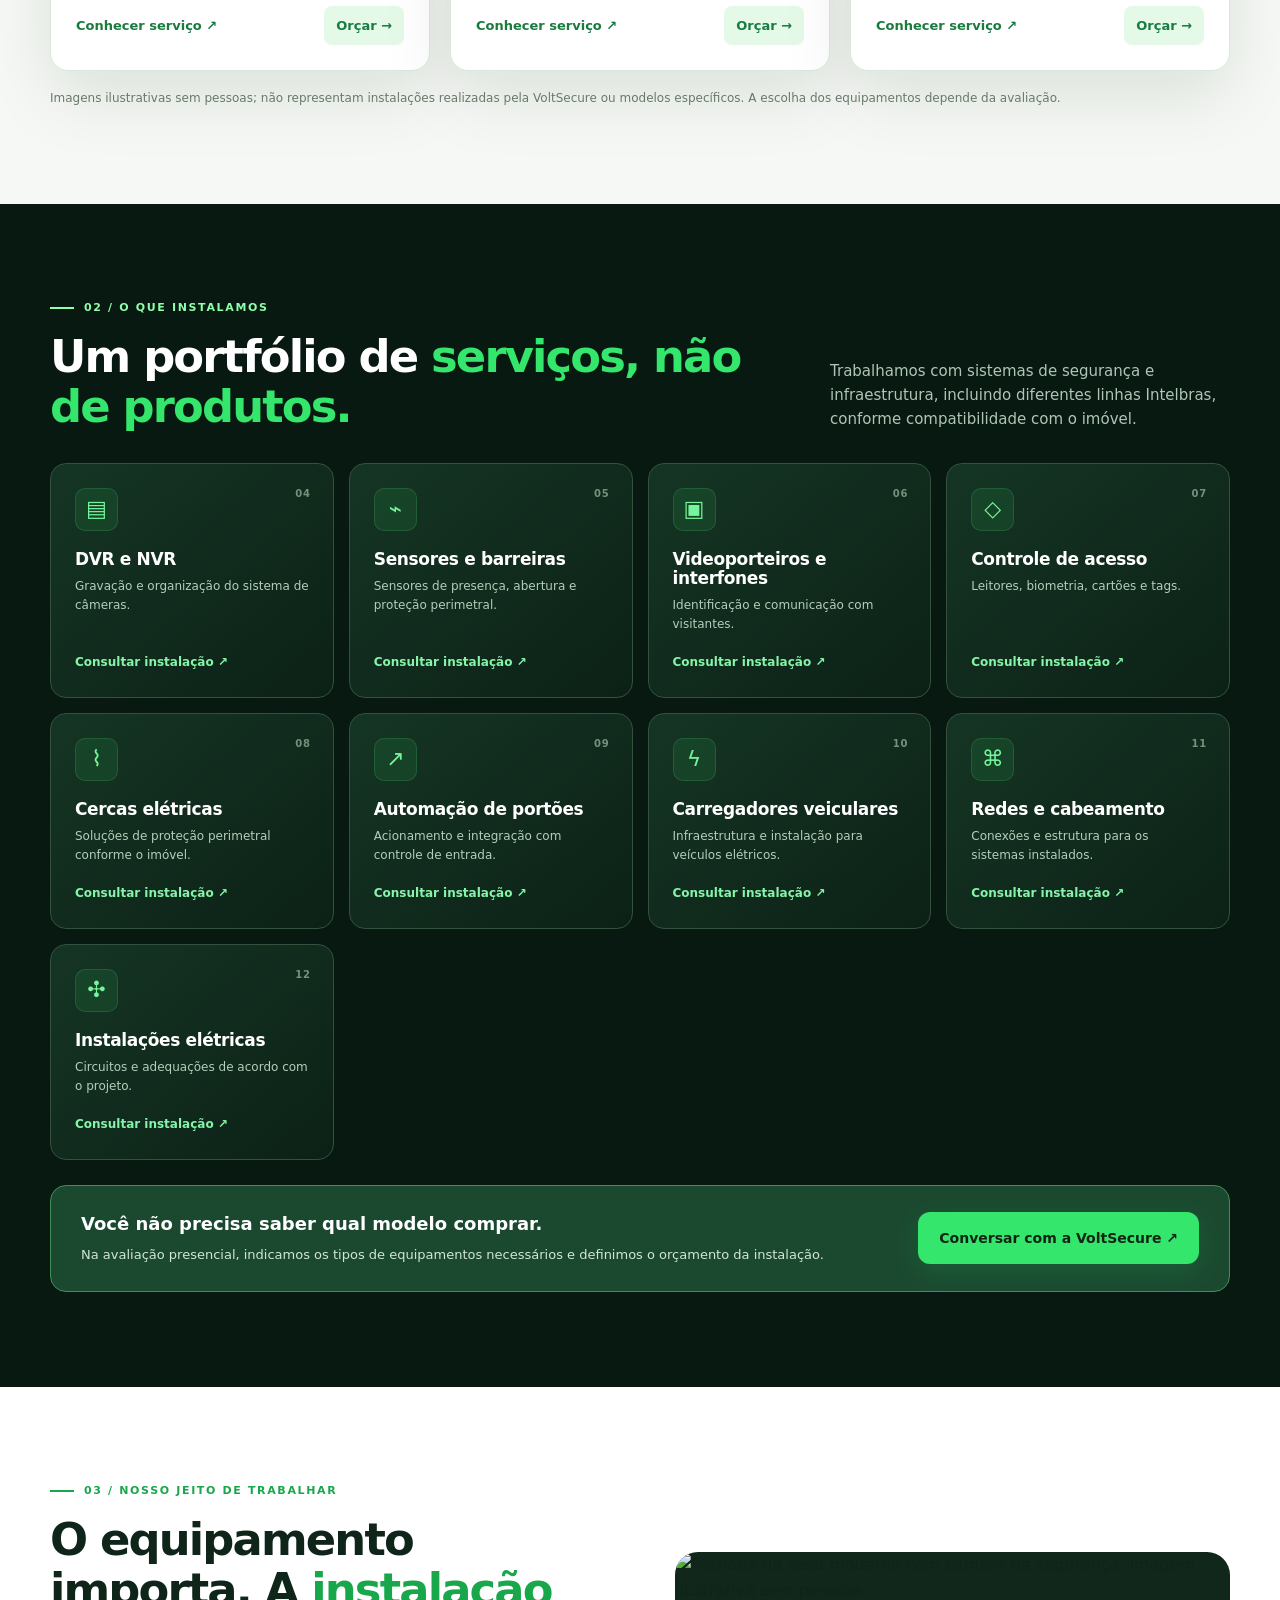
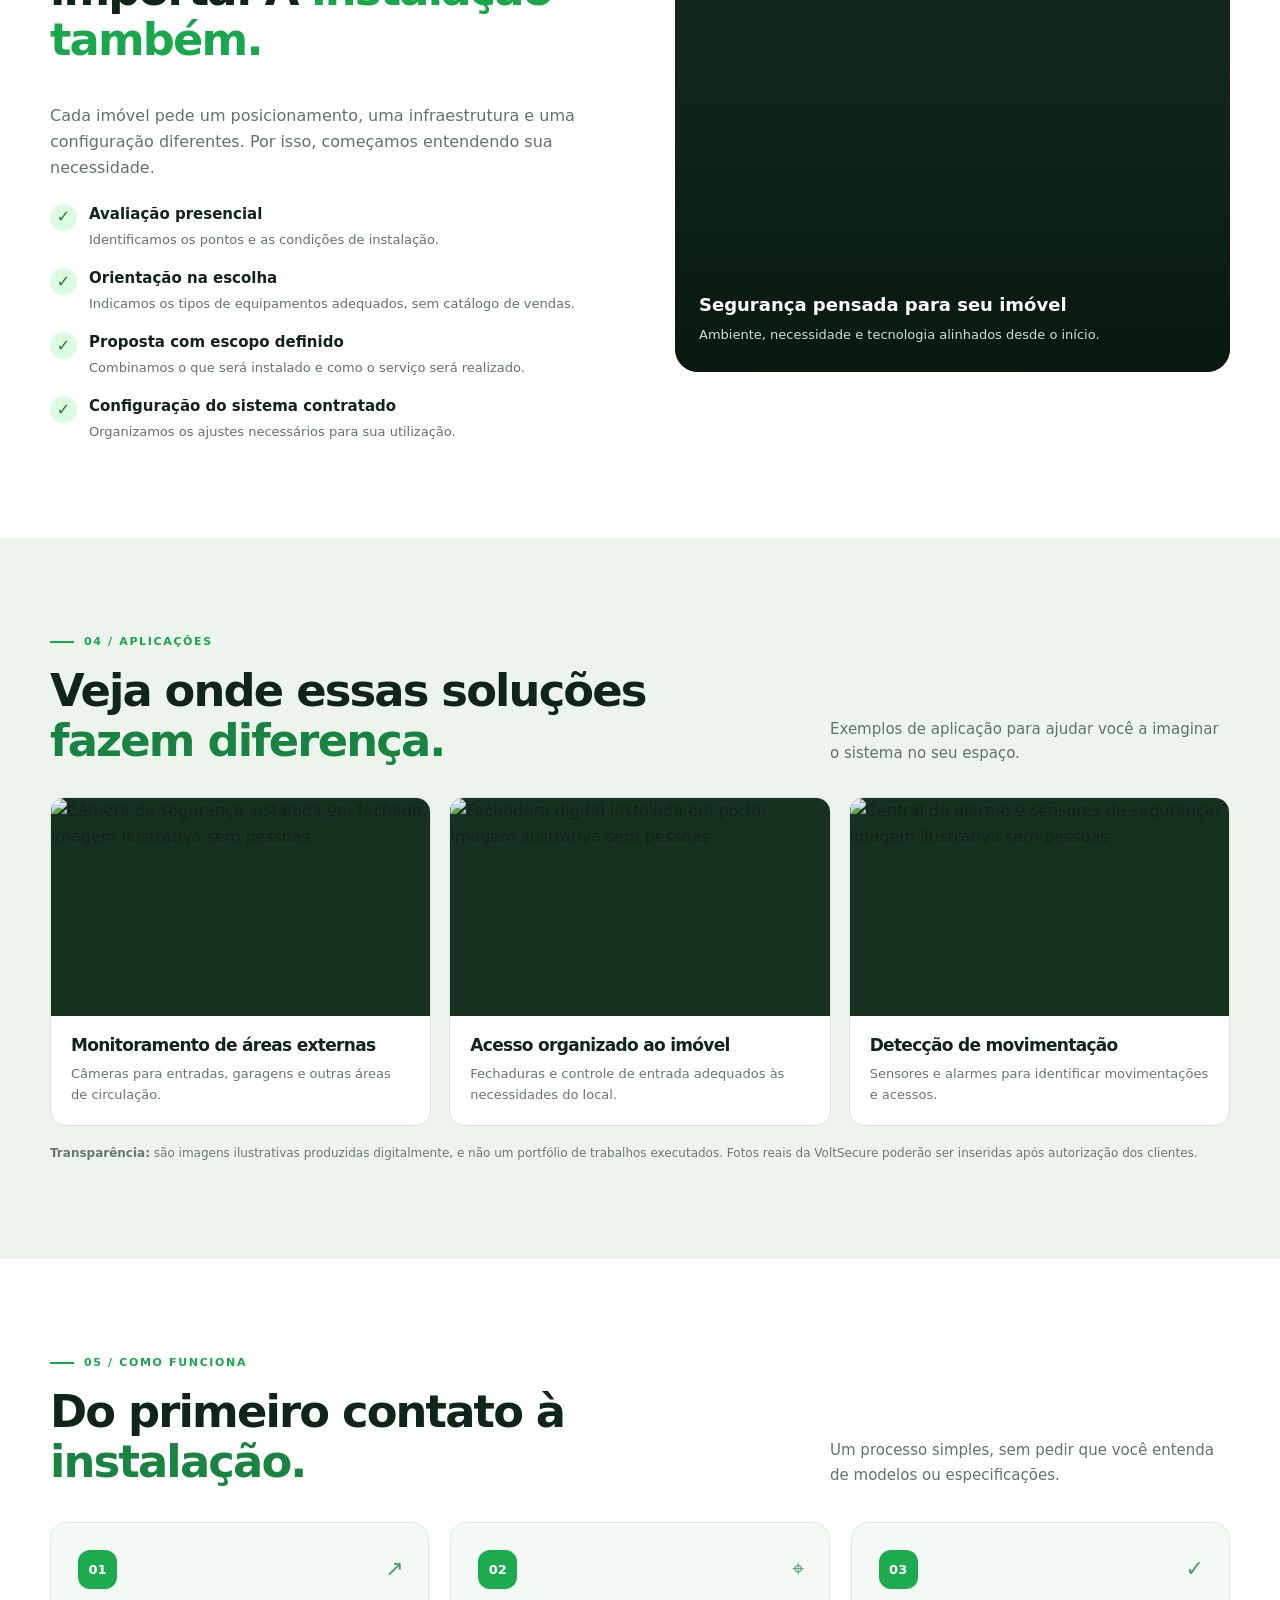
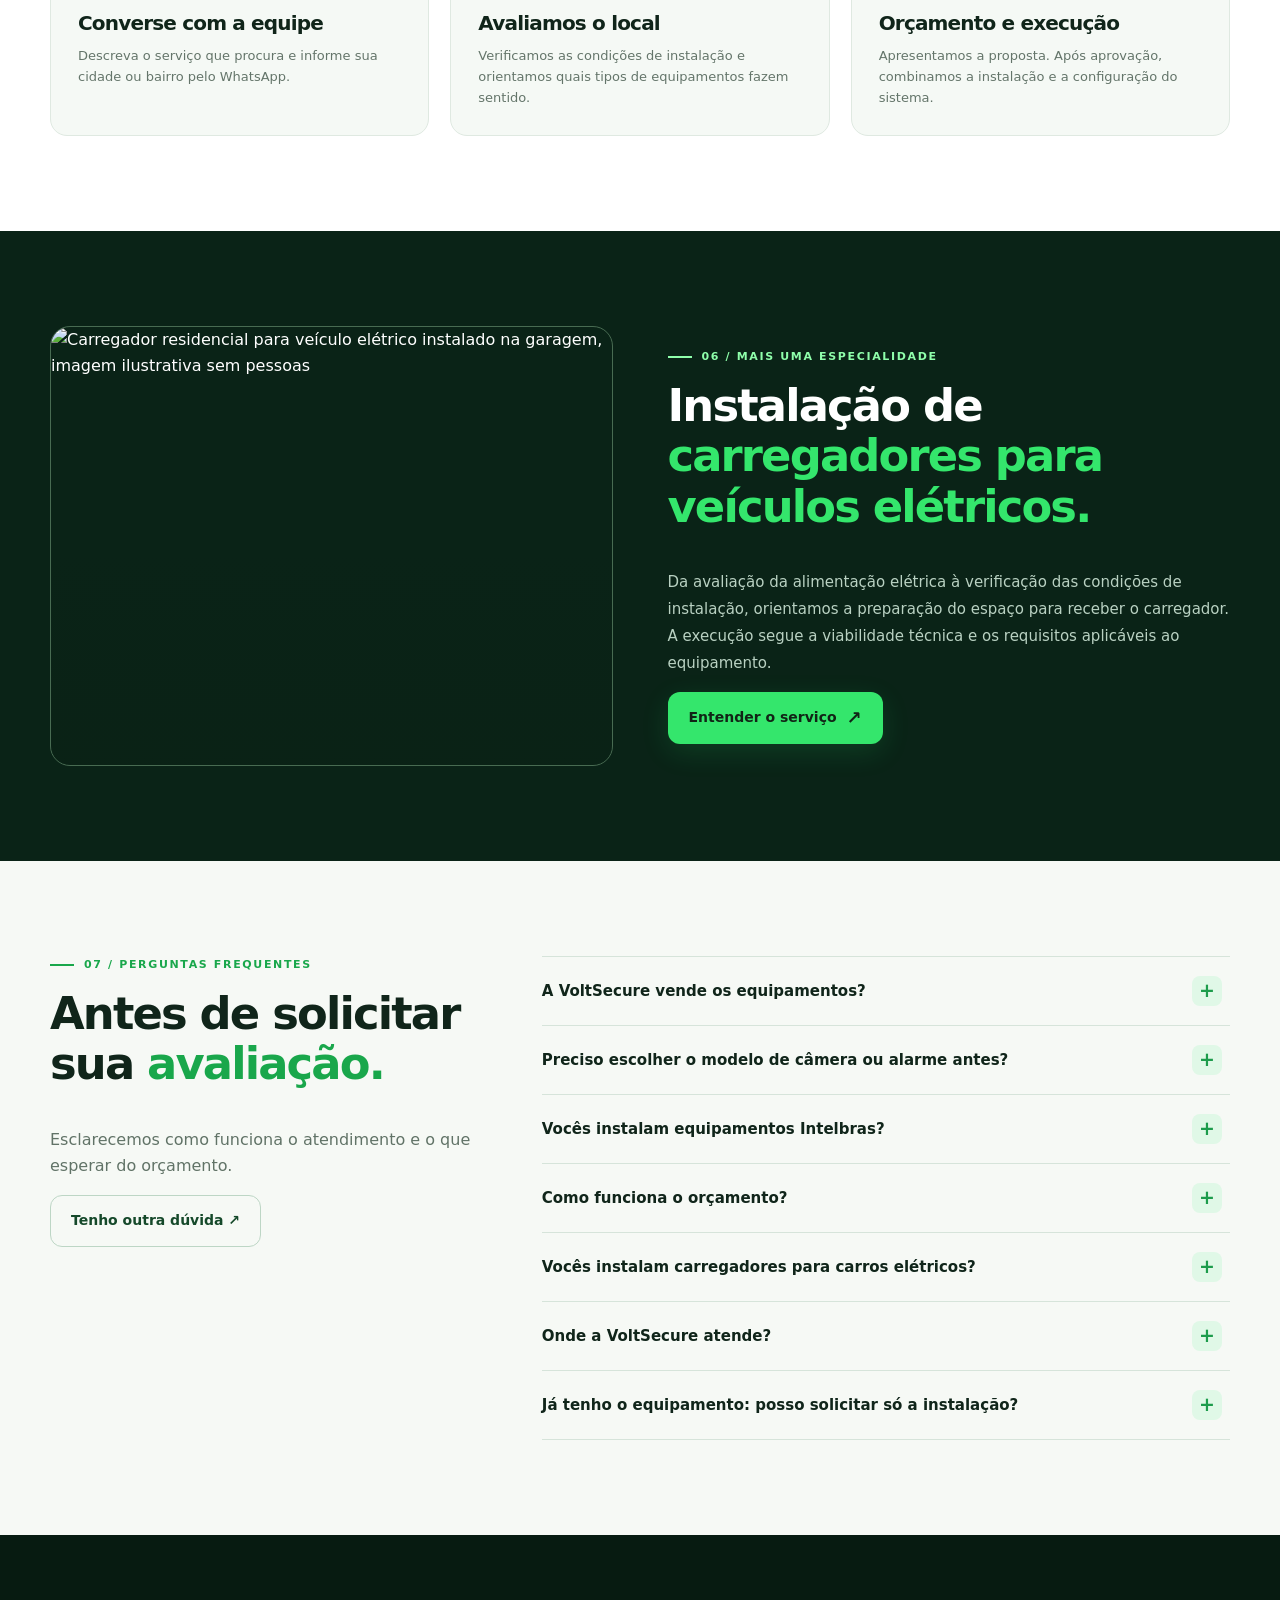
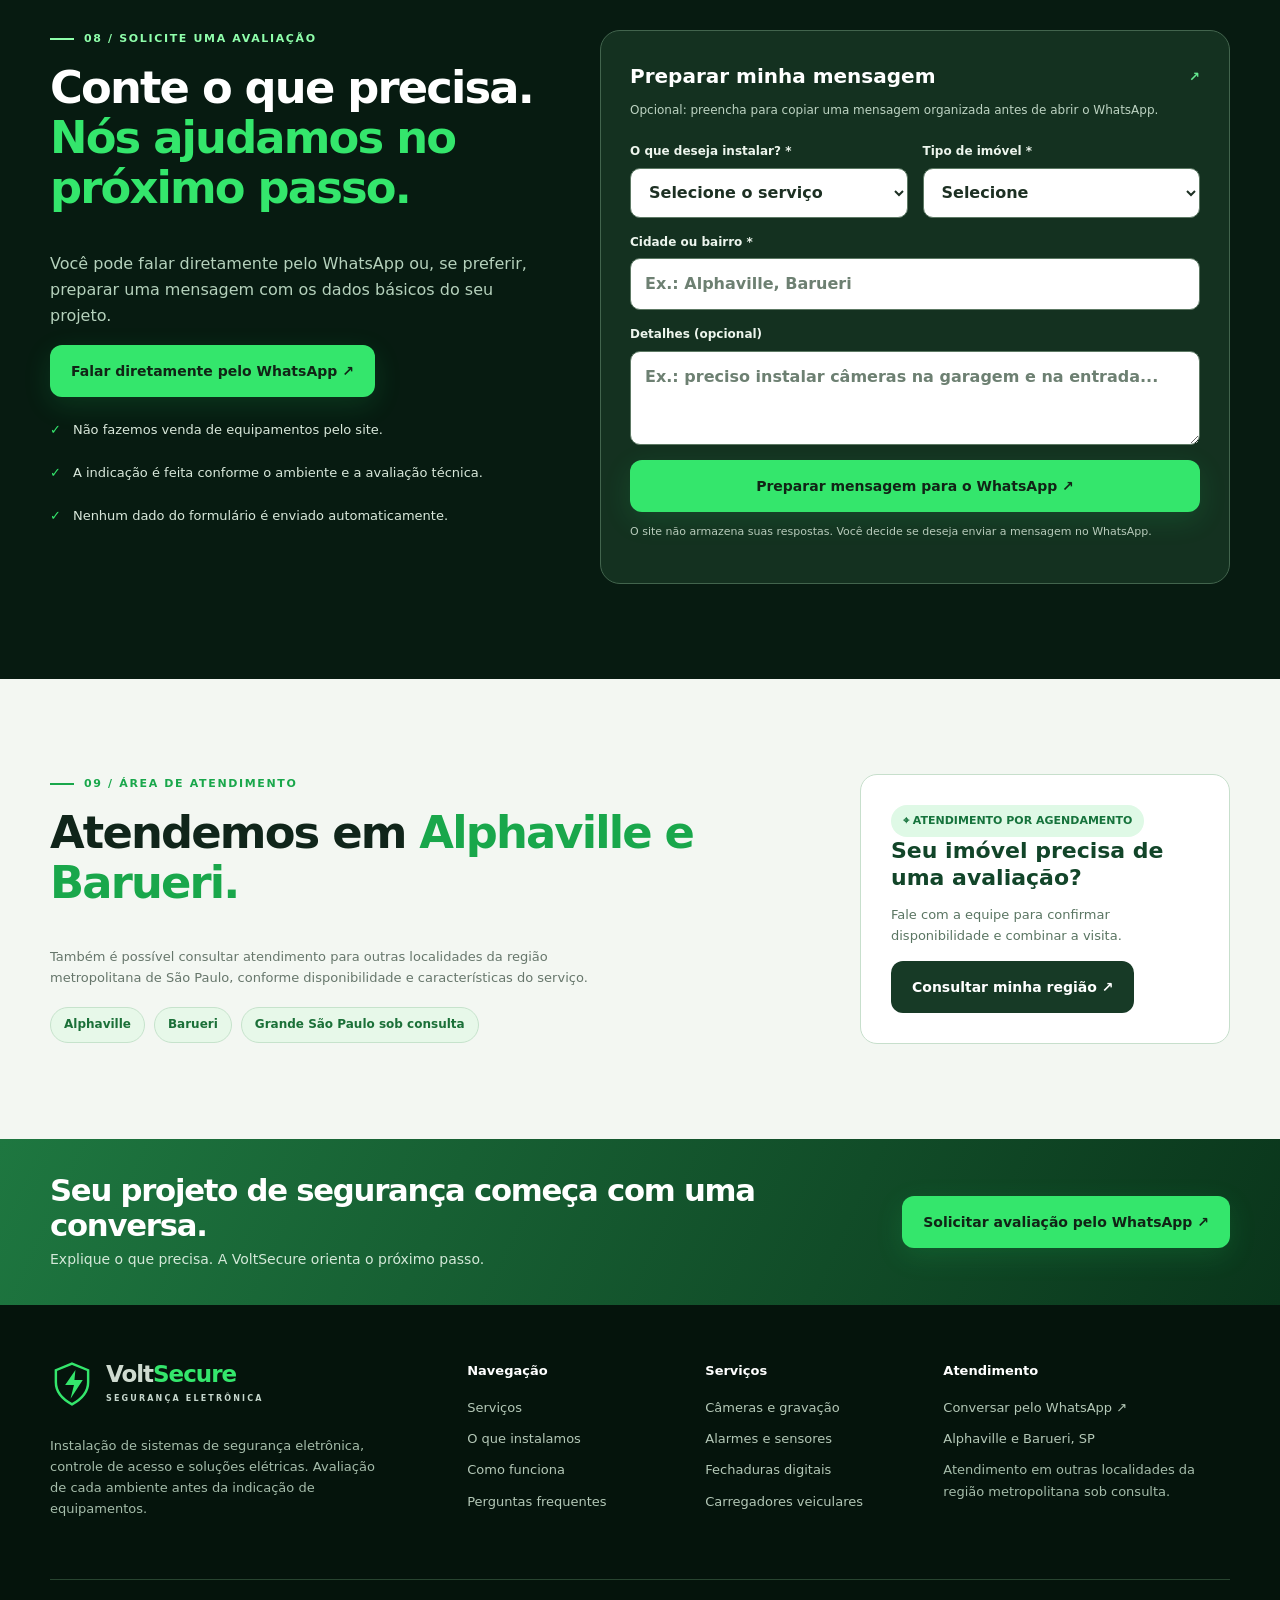
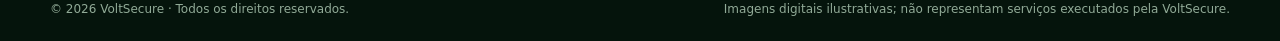
==== commit a4007ccd: "Add files via upload" ====
--- a/index.html
+++ b/index.html
@@ -1,114 +1,39 @@
-<!doctype html>
-<html lang="pt-BR">
-<head>
-  <meta charset="utf-8">
-  <meta name="viewport" content="width=device-width,initial-scale=1">
-  <meta name="theme-color" content="#071911">
-  <meta name="description" content="Instalação de câmeras de segurança, alarmes, fechaduras digitais e serviços elétricos em Alphaville, Barueri e região. Solicite um orçamento personalizado à VoltSecure.">
-  <meta name="robots" content="index,follow,max-image-preview:large">
-  <title>Instalação de Câmeras e Alarmes em Alphaville e Barueri | VoltSecure</title>
-  <link rel="canonical" href="https://voltsecure.com.br/">
-  <link rel="icon" href="/favicon.svg" type="image/svg+xml">
-  <meta property="og:type" content="website">
-  <meta property="og:locale" content="pt_BR">
-  <meta property="og:site_name" content="VoltSecure">
-  <meta property="og:url" content="https://voltsecure.com.br/">
-  <meta property="og:title" content="VoltSecure | Câmeras, Alarmes e Segurança Eletrônica">
-  <meta property="og:description" content="Instalação profissional de câmeras, alarmes, fechaduras digitais e soluções elétricas em Alphaville, Barueri e região. Peça um orçamento.">
-  <meta property="og:image" content="https://voltsecure.com.br/assets/og.jpg">
-  <meta property="og:image:secure_url" content="https://voltsecure.com.br/assets/og.jpg">
-  <meta property="og:image:type" content="image/jpeg">
-  <meta property="og:image:width" content="1200">
-  <meta property="og:image:height" content="630">
-  <meta property="og:image:alt" content="VoltSecure: instalação de câmeras e alarmes em Alphaville e Barueri">
-  <meta name="twitter:card" content="summary_large_image">
-  <meta name="twitter:title" content="VoltSecure | Segurança Eletrônica">
-  <meta name="twitter:description" content="Câmeras, alarmes e instalações elétricas em Alphaville, Barueri e região.">
-  <meta name="twitter:image" content="https://voltsecure.com.br/assets/og.jpg">
-  <link rel="preload" as="image" href="/assets/hero.jpg">
-  <link rel="stylesheet" href="/styles.css">
-  <script src="/script.js" defer></script>
-  <script type="application/ld+json">
-  {"@context":"https://schema.org","@type":"LocalBusiness","name":"VoltSecure","url":"https://voltsecure.com.br/","image":"https://voltsecure.com.br/assets/og.jpg","description":"Instalação de câmeras de segurança, alarmes, fechaduras digitais e serviços elétricos.","address":{"@type":"PostalAddress","streetAddress":"Av. Copacabana, 148","addressLocality":"Barueri","addressRegion":"SP","postalCode":"06472-001","addressCountry":"BR"},"areaServed":[{"@type":"Place","name":"Barueri"},{"@type":"Place","name":"Alphaville"},{"@type":"Place","name":"São Paulo e região metropolitana"}],"sameAs":["https://wa.me/message/CSXTN5VPTHPSF1"],"hasOfferCatalog":{"@type":"OfferCatalog","name":"Serviços de segurança eletrônica","itemListElement":[{"@type":"OfferCatalog","name":"Instalação de câmeras"},{"@type":"OfferCatalog","name":"Sistemas de alarme"},{"@type":"OfferCatalog","name":"Instalações elétricas"}]}}
-  </script>
-</head>
-<body>
-<a class="skip-link" href="#conteudo">Pular para o conteúdo</a>
-<div class="topbar"><div class="container topbar-inner"><span><span class="pulse-dot"></span> Segurança eletrônica e soluções elétricas</span><a href="#atendimento">Alphaville · Barueri · Região metropolitana <span aria-hidden="true">↗</span></a></div></div>
-<header class="site-header" id="inicio">
-  <div class="container nav-layout">
-    <a class="brand" href="/" aria-label="VoltSecure - Início">
-      <span class="logo-mark" aria-hidden="true"><svg viewBox="0 0 40 40" fill="none"><path d="M20 3 34 9v10c0 9-6 14-14 18C12 33 6 28 6 19V9L20 3Z" stroke="currentColor" stroke-width="2.4"/><path d="m23 9-10 15h8l-3 9 11-17h-8l2-7Z" fill="currentColor"/></svg></span>
-      <span class="brand-text">Volt<span>Secure</span><small>SEGURANÇA ELETRÔNICA</small></span>
-    </a>
-    <button class="menu-toggle" aria-controls="menu-principal" aria-expanded="false" aria-label="Abrir menu" type="button"><span></span><span></span><span></span></button>
-    <nav id="menu-principal" class="nav-links" aria-label="Menu principal">
-      <a href="#solucoes">Soluções</a><a href="#diferenciais">Diferenciais</a><a href="#processo">Como trabalhamos</a><a href="#orcamento">Orçamento</a><a href="#atendimento">Contato</a>
-      <a class="button button-nav" href="#orcamento">Solicitar orçamento <span aria-hidden="true">↗</span></a>
-    </nav>
-  </div>
-</header>
-<main id="conteudo">
-  <section class="hero section-dark" aria-labelledby="hero-titulo">
-    <div class="hero-grid" aria-hidden="true"></div>
-    <div class="container hero-layout">
-      <div class="hero-copy reveal">
-        <div class="eyebrow"><span class="eyebrow-line"></span> VOLTSECURE · ALPHAVILLE E BARUERI</div>
-        <h1 id="hero-titulo">Instalação de <span>câmeras de segurança</span> e alarmes.</h1>
-        <p class="hero-lead">Sua casa ou empresa mais protegida, com equipamentos selecionados, instalação profissional e configuração para você acompanhar tudo com praticidade.</p>
-        <div class="hero-actions"><a class="button button-primary" href="#orcamento">Montar meu orçamento <span aria-hidden="true">↗</span></a><a class="button button-outline" href="#solucoes">Conhecer soluções ↓</a></div>
-        <div class="hero-facts"><span><svg viewBox="0 0 24 24" aria-hidden="true"><path d="m5 12 5 5L20 7"/></svg> Atendimento residencial e comercial</span><span><svg viewBox="0 0 24 24" aria-hidden="true"><path d="M4 12h16M12 4v16"/></svg> Projetos sob medida</span></div>
-      </div>
-      <div class="hero-visual reveal" aria-label="VoltSecure, sistemas de segurança eletrônica">
-        <img class="hero-banner" src="/assets/hero.jpg" alt="Residência contemporânea protegida por câmera de segurança e representação visual de escudo de proteção" width="1000" height="1250" fetchpriority="high" decoding="async">
-        <div class="hero-visual-shine" aria-hidden="true"></div>
-        <div class="security-chip"><span class="status-orb"></span><span><strong>SOLUÇÕES PERSONALIZADAS</strong><small>Proteção para cada ambiente</small></span></div>
-      </div>
-    </div>
-    <div class="container hero-bottom"><span>MONITORAMENTO</span><i></i><span>CONTROLE DE ACESSO</span><i></i><span>ALARMES</span><i></i><span>SERVIÇOS ELÉTRICOS</span></div>
-  </section>
-  <section class="section solutions-section" id="solucoes" aria-labelledby="solucoes-titulo">
-    <div class="container">
-      <div class="section-head reveal"><div><p class="section-kicker">01 / SOLUÇÕES</p><h2 id="solucoes-titulo">Segurança pensada para <em>seu espaço.</em></h2></div><p>Da escolha dos equipamentos à configuração final, ajudamos você a encontrar a solução adequada à sua necessidade.</p></div>
-      <div class="solution-cards">
-        <article class="solution-card reveal"><div class="solution-figure"><img src="/assets/camera-intelbras.jpg" alt="Câmera de segurança Intelbras" width="640" height="440" loading="lazy" decoding="async"><span>01</span></div><div class="card-body"><p class="card-tag">MONITORAMENTO</p><h3>Câmeras de segurança</h3><p>Monitoramento de entradas e ambientes internos ou externos, com orientação sobre os modelos disponíveis.</p><div class="card-actions"><a href="/servicos/instalacao-de-cameras.html">Saiba mais →</a><button type="button" class="text-button choose-service" data-service="Câmeras de segurança">Orçar ↗</button></div></div></article>
-        <article class="solution-card reveal"><div class="solution-figure"><img src="/assets/alarme-intelbras-amt8000-card.jpg" alt="Equipamento de alarme Intelbras" width="640" height="440" loading="lazy" decoding="async"><span>02</span></div><div class="card-body"><p class="card-tag">PROTEÇÃO</p><h3>Alarmes e sensores</h3><p>Centrais, sensores de movimento e abertura para reforçar a proteção de residências e comércios.</p><div class="card-actions"><a href="/servicos/instalacao-de-alarmes.html">Saiba mais →</a><button type="button" class="text-button choose-service" data-service="Alarmes e sensores">Orçar ↗</button></div></div></article>
-        <article class="solution-card reveal"><div class="solution-figure"><img src="/assets/fechadura-digital-intelbras-fr101-card.jpg" alt="Fechadura digital com teclado" width="640" height="440" loading="lazy" decoding="async"><span>03</span></div><div class="card-body"><p class="card-tag">ACESSO</p><h3>Fechaduras digitais</h3><p>Mais praticidade e controle no acesso ao imóvel com orientação e instalação do equipamento adequado.</p><div class="card-actions"><a href="#orcamento">Solicitar instalação →</a><button type="button" class="text-button choose-service" data-service="Fechaduras digitais">Orçar ↗</button></div></div></article>
-      </div>
-      <div class="catalog-strip reveal"><div><strong>Outras soluções</strong><p>Gravadores DVR/NVR · Vídeo porteiros · Sensores de abertura · Câmeras com refletor · Instalações e manutenção elétrica</p></div><a class="button button-dark" href="#orcamento">Consultar equipamentos ↗</a></div>
-      <p class="image-note">Imagens ilustrativas de equipamentos. Modelos e disponibilidade são confirmados no orçamento.</p>
-    </div>
-  </section>
-  <section class="section why-section" id="diferenciais" aria-labelledby="diferenciais-titulo">
-    <div class="container"><div class="section-head reveal"><div><p class="section-kicker">02 / DIFERENCIAIS</p><h2 id="diferenciais-titulo">Tecnologia é importante.<br><em>Instalação também.</em></h2></div><p>Uma solução de segurança precisa funcionar no dia a dia — não basta escolher uma câmera.</p></div>
-      <div class="benefit-grid"><div class="benefit benefit-featured reveal"><div class="benefit-visual"><span class="shield-drawing" aria-hidden="true">✦</span><span class="rings" aria-hidden="true"></span></div><span class="benefit-index">01 / INSTALAÇÃO</span><h3>Da escolha à configuração</h3><p>Orientação na seleção dos equipamentos, instalação e configuração com foco nas necessidades do ambiente.</p></div>
-        <div class="benefit reveal"><span class="benefit-icon" aria-hidden="true">⌖</span><span class="benefit-index">02 / PROXIMIDADE</span><h3>Atendimento na região</h3><p>Atendimento a clientes em Alphaville, Barueri e outras localidades conforme disponibilidade.</p></div>
-        <div class="benefit reveal"><span class="benefit-icon" aria-hidden="true">▣</span><span class="benefit-index">03 / EQUIPAMENTOS</span><h3>Opções Intelbras</h3><p>Produtos para monitoramento, controle de acesso e proteção de diferentes ambientes.</p></div>
-        <div class="benefit reveal"><span class="benefit-icon" aria-hidden="true">ϟ</span><span class="benefit-index">04 / MAIS SOLUÇÕES</span><h3>Segurança + elétrica</h3><p>Soluções de segurança eletrônica e serviços elétricos, conforme a necessidade do projeto.</p></div>
-        <div class="benefit reveal"><span class="benefit-icon" aria-hidden="true">◉</span><span class="benefit-index">05 / ORÇAMENTO</span><h3>Proposta personalizada</h3><p>Você descreve o ambiente e o serviço. A equipe avalia as opções antes de apresentar os detalhes.</p></div>
-      </div>
-    </div>
-  </section>
-  <section class="section process-section" id="processo" aria-labelledby="processo-titulo"><div class="container"><div class="section-head reveal"><div><p class="section-kicker">03 / COMO TRABALHAMOS</p><h2 id="processo-titulo">Seu projeto em <em>etapas claras.</em></h2></div><p>Você sabe o que está sendo solicitado e quais são os próximos passos.</p></div>
-      <div class="steps"><article class="step reveal"><span>01</span><h3>Conte o que precisa</h3><p>Informe o serviço, o tipo de imóvel, a quantidade aproximada e sua região.</p></article><article class="step reveal"><span>02</span><h3>Alinhamos a solução</h3><p>Confirmamos as informações necessárias e as opções de equipamentos e instalação.</p></article><article class="step reveal"><span>03</span><h3>Combinamos a execução</h3><p>Após o orçamento e a aprovação, são definidos os detalhes do atendimento.</p></article></div>
-      <div class="proof-notice reveal"><span class="proof-icon" aria-hidden="true">✓</span><div><strong>Transparência sobre avaliações e projetos</strong><p>Fotos de instalações concluídas e depoimentos serão publicados aqui somente com autorização e identificação verificável. Para conhecer exemplos de serviços, solicite materiais disponíveis pelo WhatsApp.</p></div></div>
-    </div></section>
-  <section class="section quote-section" id="orcamento" aria-labelledby="orcamento-titulo"><div class="container quote-grid"><div class="quote-copy reveal"><p class="section-kicker section-kicker-light">04 / ORÇAMENTO</p><h2 id="orcamento-titulo">Vamos proteger <em>o que importa?</em></h2><p>Preencha as informações básicas e gere uma mensagem organizada para conversar com a VoltSecure pelo WhatsApp.</p><div class="quote-aside"><span aria-hidden="true">↗</span><p><strong>Sem formulário complicado</strong><br>Você confere a mensagem antes de enviá-la. Nada é enviado automaticamente.</p></div></div>
-      <form id="quote-form" class="quote-form reveal" novalidate>
-        <div class="form-top"><strong>Solicite seu orçamento</strong><span>01 / 01</span></div>
-        <div class="form-row"><label>Serviço desejado <span>*</span><select name="servico" id="servico" required><option value="">Selecione um serviço</option><option>Câmeras de segurança</option><option>Alarmes e sensores</option><option>Fechaduras digitais</option><option>DVR / NVR e gravação</option><option>Vídeo porteiro</option><option>Instalações elétricas</option><option>Manutenção elétrica</option><option>Outro serviço</option></select></label><label>Tipo de imóvel <span>*</span><select name="imovel" required><option value="">Selecione</option><option>Residência</option><option>Comércio</option><option>Condomínio</option><option>Outro</option></select></label></div>
-        <div class="form-row"><label>Quantidade aproximada <select name="quantidade"><option>Não sei ainda</option><option>1 equipamento</option><option>2 a 4 equipamentos</option><option>5 a 8 equipamentos</option><option>9 ou mais</option></select></label><label>Quando deseja instalar? <select name="prazo"><option>A combinar</option><option>O quanto antes</option><option>Nas próximas semanas</option><option>Apenas pesquisando</option></select></label></div>
-        <label>Cidade ou bairro <span>*</span><input type="text" name="local" maxlength="100" autocomplete="address-level2" placeholder="Ex.: Alphaville, Barueri" required></label>
-        <label>Conte mais detalhes (opcional)<textarea name="detalhes" rows="3" maxlength="700" placeholder="Ex.: quero câmeras para a entrada e a garagem..."></textarea></label>
-        <button type="submit" class="button button-primary button-full">Preparar mensagem para o WhatsApp <span aria-hidden="true">↗</span></button>
-        <p class="form-notice">A VoltSecure não recebe esses dados pelo site. O envio acontece somente se você decidir encaminhar a mensagem no WhatsApp.</p>
-        <p id="quote-feedback" class="quote-feedback" role="status" aria-live="polite"></p>
-        <div id="prepared-message" class="prepared-message" hidden><label for="message-preview">Sua mensagem pronta para copiar</label><textarea id="message-preview" rows="8" readonly></textarea><div class="message-buttons"><button class="button button-light" type="button" id="copy-message">Copiar mensagem</button><a class="button button-dark" id="open-whatsapp" href="https://wa.me/message/CSXTN5VPTHPSF1" target="_blank" rel="noopener noreferrer">Abrir WhatsApp ↗</a></div><small>Se o texto não aparecer automaticamente na conversa, cole a mensagem copiada.</small></div>
-      </form>
-    </div></section>
-  <section class="section location-section" id="atendimento" aria-labelledby="atendimento-titulo"><div class="container location-layout"><div class="reveal"><p class="section-kicker">05 / CONTATO</p><h2 id="atendimento-titulo">Atendimento próximo. <em>Conversa direta.</em></h2><p>Para confirmar disponibilidade, horários, produtos ou agendar uma avaliação, fale com a equipe.</p><a class="button button-dark" href="https://wa.me/message/CSXTN5VPTHPSF1" target="_blank" rel="noopener noreferrer">Conversar pelo WhatsApp ↗</a></div><aside class="location-card reveal"><span class="location-label">LOCALIZAÇÃO</span><strong>Alphaville · Barueri, SP</strong><p>Av. Copacabana, 148<br>Alphaville — Barueri, SP<br>CEP 06472-001</p><a href="https://www.google.com/maps/search/?api=1&amp;query=Av.%20Copacabana%2C%20148%20-%20Alphaville%2C%20Barueri%20-%20SP%2C%2006472-001" target="_blank" rel="noopener noreferrer">Ver localização no mapa ↗</a><hr><p class="location-mini">Atendimento em São Paulo e região metropolitana, sujeito à disponibilidade e à localização do serviço.</p></aside></div></section>
-</main>
-<footer class="site-footer"><div class="container footer-main"><div><a class="brand brand-footer" href="/"><span class="logo-mark" aria-hidden="true">ϟ</span><span class="brand-text">Volt<span>Secure</span><small>SEGURANÇA ELETRÔNICA</small></span></a><p>Câmeras de segurança, alarmes, controle de acesso e soluções elétricas.</p></div><div><strong>Navegação</strong><a href="#solucoes">Soluções</a><a href="#diferenciais">Diferenciais</a><a href="#orcamento">Orçamento</a></div><div><strong>Serviços</strong><a href="/servicos/instalacao-de-cameras.html">Instalação de câmeras</a><a href="/servicos/instalacao-de-alarmes.html">Alarmes e sensores</a><a href="/servicos/servicos-eletricos.html">Serviços elétricos</a></div><div><strong>Contato</strong><a href="https://wa.me/message/CSXTN5VPTHPSF1" target="_blank" rel="noopener noreferrer">Falar pelo WhatsApp ↗</a><a href="#atendimento">Alphaville · Barueri, SP</a></div></div><div class="container footer-bottom"><span>© <span id="year"></span> VoltSecure. Todos os direitos reservados.</span><span>Segurança começa com planejamento.</span></div></footer>
-<a class="float-whatsapp" href="https://wa.me/message/CSXTN5VPTHPSF1" target="_blank" rel="noopener noreferrer" aria-label="Falar pelo WhatsApp"><svg viewBox="0 0 24 24" aria-hidden="true"><path d="M12 2.5a9.2 9.2 0 0 0-7.8 14.1L3 21l4.5-1.2A9.2 9.2 0 1 0 12 2.5Z" fill="none" stroke="currentColor" stroke-width="1.7"/><path d="M8.1 7.7c-.4.1-.9 1.1-.8 1.8.1 2 3.3 5.7 6.6 6.8 1 .3 2.4-.4 2.6-1.4l-.1-.6-2.2-1.1-1.1 1c-1.7-.7-2.7-1.9-3.3-3.2l.9-1-1-2.2H8.1Z" fill="currentColor"/></svg></a>
-</body>
-</html>
+<!doctype html><html lang="pt-BR"><head><meta charset="utf-8"><meta name="viewport" content="width=device-width,initial-scale=1"><meta name="theme-color" content="#07150e"><meta name="robots" content="index,follow,max-image-preview:large"><title>VoltSecure | Instalação de Câmeras, Alarmes e Fechaduras em Barueri</title><meta name="description" content="Instalação de câmeras, DVR/NVR, alarmes, sensores, fechaduras digitais e carregadores veiculares em Alphaville e Barueri. Avaliação presencial e contato pelo WhatsApp."><link rel="canonical" href="https://voltsecure.com.br/"><link rel="icon" type="image/svg+xml" href="favicon.svg"><link rel="preload" as="image" href="assets/hero-fachada.webp"><link rel="stylesheet" href="styles.css"><meta property="og:type" content="website"><meta property="og:site_name" content="VoltSecure"><meta property="og:locale" content="pt_BR"><meta property="og:url" content="https://voltsecure.com.br/"><meta property="og:title" content="VoltSecure | Instalação de Câmeras, Alarmes e Fechaduras em Barueri"><meta property="og:description" content="Instalação de câmeras, DVR/NVR, alarmes, sensores, fechaduras digitais e carregadores veiculares em Alphaville e Barueri. Avaliação presencial e contato pelo WhatsApp."><meta property="og:image" content="https://voltsecure.com.br/assets/og-voltsecure.jpg"><meta property="og:image:secure_url" content="https://voltsecure.com.br/assets/og-voltsecure.jpg"><meta property="og:image:type" content="image/jpeg"><meta property="og:image:width" content="1200"><meta property="og:image:height" content="630"><meta property="og:image:alt" content="Fachada moderna com câmera de segurança, imagem ilustrativa VoltSecure"><meta name="twitter:card" content="summary_large_image"><meta name="twitter:title" content="VoltSecure | Instalação de Câmeras, Alarmes e Fechaduras em Barueri"><meta name="twitter:image" content="https://voltsecure.com.br/assets/og-voltsecure.jpg"><script src="script.js" defer></script></head><body><script type="application/ld+json">{"@context":"https://schema.org","@type":"ProfessionalService","name":"VoltSecure","url":"https://voltsecure.com.br/","image":"https://voltsecure.com.br/assets/og-voltsecure.jpg","description":"Avaliação presencial e instalação de câmeras, alarmes, sensores, DVR, NVR, fechaduras digitais e sistemas elétricos","areaServed":[{"@type":"Place","name":"Barueri, SP"},{"@type":"Place","name":"Alphaville, SP"},{"@type":"Place","name":"Região Metropolitana de São Paulo"}],"sameAs":["https://wa.me/message/CSXTN5VPTHPSF1"],"hasOfferCatalog":{"@type":"OfferCatalog","name":"Serviços de instalação","itemListElement":[{"@type":"OfferCatalog","name":"Câmeras de segurança"},{"@type":"OfferCatalog","name":"Alarmes e sensores"},{"@type":"OfferCatalog","name":"Fechaduras digitais"},{"@type":"OfferCatalog","name":"DVR e NVR"},{"@type":"OfferCatalog","name":"Sensores e barreiras"},{"@type":"OfferCatalog","name":"Videoporteiros e interfones"},{"@type":"OfferCatalog","name":"Controle de acesso"},{"@type":"OfferCatalog","name":"Cercas elétricas"},{"@type":"OfferCatalog","name":"Automação de portões"},{"@type":"OfferCatalog","name":"Carregadores veiculares"},{"@type":"OfferCatalog","name":"Redes e cabeamento"},{"@type":"OfferCatalog","name":"Instalações elétricas"}]}}</script><a class="skip" href="#conteudo">Pular para o conteúdo</a><header class="nav" id="inicio"><div class="wrap nav-main">
+ <a href="index.html" class="brand" aria-label="VoltSecure, início"><span class="brand-shield"><svg viewBox="0 0 45 48" fill="none" aria-hidden="true"><path d="M22.5 3.2 39 9.9v12.4c0 10-6.9 17.4-16.5 22.6C12.9 39.7 6 32.3 6 22.3V9.9L22.5 3.2Z" stroke="currentColor" stroke-width="2.5"/><path d="M26 9.7 15.5 25h9L21 39l12.5-19H25l1-10.3Z" fill="currentColor"/></svg></span><span><span class="brand-title">Volt<span>Secure</span></span><small class="brand-sub">SEGURANÇA ELETRÔNICA</small></span></a>
+ <button type="button" class="hamburger" id="menu-toggle" aria-label="Abrir menu" aria-expanded="false" aria-controls="main-nav"><span></span><span></span><span></span></button>
+ <nav class="nav-links" id="main-nav" aria-label="Menu principal"><a href="index.html#solucoes">Serviços</a><a href="index.html#portfolio">O que instalamos</a><a href="index.html#processo">Como funciona</a><a href="index.html#perguntas">Dúvidas</a><a href="index.html#atendimento">Região</a><a class="btn btn-green" href="https://wa.me/message/CSXTN5VPTHPSF1" target="_blank" rel="noopener noreferrer">Falar pelo WhatsApp <span aria-hidden="true">↗</span></a></nav>
+ </div></header><main id="conteudo"><section class="hero"><div class="wrap hero-inner"><div class="hero-copy"><p class="eyebrow light">VOLTSECURE · ALPHAVILLE E BARUERI</p><h1>Instalação profissional de <em>câmeras, alarmes</em> e sistemas de segurança.</h1><p class="desc">Proteja sua casa ou empresa com soluções planejadas para seu espaço. Avaliamos o local, orientamos a escolha dos equipamentos e cuidamos da instalação e configuração.</p><div class="hero-actions"><a class="btn btn-green" href="https://wa.me/message/CSXTN5VPTHPSF1" target="_blank" rel="noopener noreferrer">Solicitar avaliação pelo WhatsApp <span class="arrow">↗</span></a><a class="btn btn-ghost" href="#solucoes">Conhecer nossos serviços ↓</a></div><div class="hero-facts"><span><b>✓</b> Residências e empresas</span><span><b>✓</b> Avaliação presencial</span><span><b>✓</b> Instalação personalizada</span></div></div><div class="hero-frame"><img alt="Fachada de casa moderna com câmera de segurança, imagem ilustrativa sem pessoas" decoding="async" fetchpriority="high" height="1100" src="assets/hero-fachada.webp" width="1400"/><span class="hero-hint">SEGURANÇA ELETRÔNICA</span><div class="hero-glass"><span class="glass-icon" aria-hidden="true">⌖</span><span><strong>Instalação orientada para cada ambiente</strong><small>Da avaliação técnica à configuração do sistema</small></span></div></div></div></section>
+<div class="ribbon"><div class="wrap ribbon-inner"><div class="ribbon-item"><span class="ribbon-icon" aria-hidden="true">✓</span><span><strong>Avaliação do ambiente</strong><small>Orientação no local antes do orçamento</small></span></div><div class="ribbon-item"><span class="ribbon-icon" aria-hidden="true">▣</span><span><strong>Instalação e configuração</strong><small>Foco em funcionamento e praticidade</small></span></div><div class="ribbon-item"><span class="ribbon-icon" aria-hidden="true">↗</span><span><strong>Atendimento direto</strong><small>Converse com a equipe pelo WhatsApp</small></span></div></div></div>
+<section class="section services" id="solucoes"><div class="wrap"><div class="section-header"><div><p class="eyebrow">01 / PRINCIPAIS SERVIÇOS</p><h2>Segurança para o seu espaço. <em>Do jeito certo.</em></h2></div><p>As instalações mais procuradas, com orientação técnica para escolher uma solução adequada.</p></div><div class="main-services"><article class="service-card"><div class="service-photo"><span class="service-index">01</span><img alt="Câmera de segurança instalada em fachada, imagem ilustrativa sem pessoas" class="" decoding="async" height="800" loading="lazy" src="assets/camera-fallback.webp" width="1200"/></div><div class="service-card-body"><p class="service-label">MONITORAMENTO</p><h3>Câmeras de segurança</h3><p>Instalação e configuração de câmeras para áreas internas, externas e acessos.</p><div class="card-links"><a href="servicos/instalacao-de-cameras.html">Conhecer serviço ↗</a><button class="quote-mini" type="button" data-quote-service="Câmeras de segurança">Orçar →</button></div></div></article>
+<article class="service-card"><div class="service-photo"><span class="service-index">02</span><img alt="Central de alarme e sensores de segurança, imagem ilustrativa sem pessoas" class="" decoding="async" height="800" loading="lazy" src="assets/alarme-fallback.webp" width="1200"/></div><div class="service-card-body"><p class="service-label">PROTEÇÃO</p><h3>Alarmes e sensores</h3><p>Sistemas de alarme e sensores para reforçar a segurança residencial e comercial.</p><div class="card-links"><a href="servicos/instalacao-de-alarmes.html">Conhecer serviço ↗</a><button class="quote-mini" type="button" data-quote-service="Alarmes e sensores">Orçar →</button></div></div></article>
+<article class="service-card"><div class="service-photo"><span class="service-index">03</span><img alt="Fechadura digital instalada em porta, imagem ilustrativa sem pessoas" class="" decoding="async" height="800" loading="lazy" src="assets/fechadura-fallback.webp" width="1200"/></div><div class="service-card-body"><p class="service-label">ACESSO</p><h3>Fechaduras digitais</h3><p>Mais praticidade na entrada de casa ou empresa, com instalação e configuração.</p><div class="card-links"><a href="servicos/instalacao-de-fechaduras.html">Conhecer serviço ↗</a><button class="quote-mini" type="button" data-quote-service="Fechaduras digitais">Orçar →</button></div></div></article></div><p class="photo-disclaimer">Imagens ilustrativas sem pessoas; não representam instalações realizadas pela VoltSecure ou modelos específicos. A escolha dos equipamentos depende da avaliação.</p></div></section>
+<section class="section portfolio" id="portfolio"><div class="wrap"><div class="section-header"><div><p class="eyebrow light">02 / O QUE INSTALAMOS</p><h2>Um portfólio de <em>serviços, não de produtos.</em></h2></div><p>Trabalhamos com sistemas de segurança e infraestrutura, incluindo diferentes linhas Intelbras, conforme compatibilidade com o imóvel.</p></div><div class="types-grid"><article class="type-tile"><span class="tile-index">04</span><span class="tile-icon" aria-hidden="true">▤</span><h3>DVR e NVR</h3><p>Gravação e organização do sistema de câmeras.</p><button type="button" data-quote-service="DVR e NVR" aria-label="Preparar orçamento de DVR e NVR">Consultar instalação ↗</button></article>
+<article class="type-tile"><span class="tile-index">05</span><span class="tile-icon" aria-hidden="true">⌁</span><h3>Sensores e barreiras</h3><p>Sensores de presença, abertura e proteção perimetral.</p><button type="button" data-quote-service="Sensores e barreiras" aria-label="Preparar orçamento de Sensores e barreiras">Consultar instalação ↗</button></article>
+<article class="type-tile"><span class="tile-index">06</span><span class="tile-icon" aria-hidden="true">▣</span><h3>Videoporteiros e interfones</h3><p>Identificação e comunicação com visitantes.</p><button type="button" data-quote-service="Videoporteiros e interfones" aria-label="Preparar orçamento de Videoporteiros e interfones">Consultar instalação ↗</button></article>
+<article class="type-tile"><span class="tile-index">07</span><span class="tile-icon" aria-hidden="true">◇</span><h3>Controle de acesso</h3><p>Leitores, biometria, cartões e tags.</p><button type="button" data-quote-service="Controle de acesso" aria-label="Preparar orçamento de Controle de acesso">Consultar instalação ↗</button></article>
+<article class="type-tile"><span class="tile-index">08</span><span class="tile-icon" aria-hidden="true">⌇</span><h3>Cercas elétricas</h3><p>Soluções de proteção perimetral conforme o imóvel.</p><button type="button" data-quote-service="Cercas elétricas" aria-label="Preparar orçamento de Cercas elétricas">Consultar instalação ↗</button></article>
+<article class="type-tile"><span class="tile-index">09</span><span class="tile-icon" aria-hidden="true">↗</span><h3>Automação de portões</h3><p>Acionamento e integração com controle de entrada.</p><button type="button" data-quote-service="Automação de portões" aria-label="Preparar orçamento de Automação de portões">Consultar instalação ↗</button></article>
+<article class="type-tile"><span class="tile-index">10</span><span class="tile-icon" aria-hidden="true">ϟ</span><h3>Carregadores veiculares</h3><p>Infraestrutura e instalação para veículos elétricos.</p><button type="button" data-quote-service="Carregadores para veículos elétricos" aria-label="Preparar orçamento de Carregadores veiculares">Consultar instalação ↗</button></article>
+<article class="type-tile"><span class="tile-index">11</span><span class="tile-icon" aria-hidden="true">⌘</span><h3>Redes e cabeamento</h3><p>Conexões e estrutura para os sistemas instalados.</p><button type="button" data-quote-service="Redes e cabeamento" aria-label="Preparar orçamento de Redes e cabeamento">Consultar instalação ↗</button></article>
+<article class="type-tile"><span class="tile-index">12</span><span class="tile-icon" aria-hidden="true">✣</span><h3>Instalações elétricas</h3><p>Circuitos e adequações de acordo com o projeto.</p><button type="button" data-quote-service="Instalações elétricas" aria-label="Preparar orçamento de Instalações elétricas">Consultar instalação ↗</button></article></div><div class="portfolio-tip"><div><strong>Você não precisa saber qual modelo comprar.</strong><p>Na avaliação presencial, indicamos os tipos de equipamentos necessários e definimos o orçamento da instalação.</p></div><a class="btn btn-green" href="https://wa.me/message/CSXTN5VPTHPSF1" rel="noopener noreferrer" target="_blank">Conversar com a VoltSecure ↗</a></div></div></section>
+<section class="section difference" id="diferenciais"><div class="wrap diff-layout"><div><p class="eyebrow">03 / NOSSO JEITO DE TRABALHAR</p><h2>O equipamento importa. A <em>instalação também.</em></h2><p class="muted">Cada imóvel pede um posicionamento, uma infraestrutura e uma configuração diferentes. Por isso, começamos entendendo sua necessidade.</p><div class="diff-list"><div class="diff-item"><span class="diff-check">✓</span><div><strong>Avaliação presencial</strong><p>Identificamos os pontos e as condições de instalação.</p></div></div><div class="diff-item"><span class="diff-check">✓</span><div><strong>Orientação na escolha</strong><p>Indicamos os tipos de equipamentos adequados, sem catálogo de vendas.</p></div></div><div class="diff-item"><span class="diff-check">✓</span><div><strong>Proposta com escopo definido</strong><p>Combinamos o que será instalado e como o serviço será realizado.</p></div></div><div class="diff-item"><span class="diff-check">✓</span><div><strong>Configuração do sistema contratado</strong><p>Organizamos os ajustes necessários para sua utilização.</p></div></div></div></div><div class="diff-visual"><img alt="Fachada de casa moderna com câmera de segurança, imagem ilustrativa sem pessoas" height="1100" loading="lazy" src="assets/hero-fachada.webp" width="1400"/><div class="diff-caption"><strong>Segurança pensada para seu imóvel</strong><p>Ambiente, necessidade e tecnologia alinhados desde o início.</p></div></div></div></section>
+<section class="section examples" id="exemplos"><div class="wrap"><div class="section-header"><div><p class="eyebrow">04 / APLICAÇÕES</p><h2>Veja onde essas soluções <em>fazem diferença.</em></h2></div><p>Exemplos de aplicação para ajudar você a imaginar o sistema no seu espaço.</p></div><div class="examples-grid"><article class="example"><figure><img alt="Câmera de segurança instalada em fachada, imagem ilustrativa sem pessoas" class="" decoding="async" height="800" loading="lazy" src="assets/camera-fallback.webp" width="1200"/></figure><div class="content"><h3>Monitoramento de áreas externas</h3><p>Câmeras para entradas, garagens e outras áreas de circulação.</p></div></article>
+<article class="example"><figure><img alt="Fechadura digital instalada em porta, imagem ilustrativa sem pessoas" class="" decoding="async" height="800" loading="lazy" src="assets/fechadura-fallback.webp" width="1200"/></figure><div class="content"><h3>Acesso organizado ao imóvel</h3><p>Fechaduras e controle de entrada adequados às necessidades do local.</p></div></article>
+<article class="example"><figure><img alt="Central de alarme e sensores de segurança, imagem ilustrativa sem pessoas" class="" decoding="async" height="800" loading="lazy" src="assets/alarme-fallback.webp" width="1200"/></figure><div class="content"><h3>Detecção de movimentação</h3><p>Sensores e alarmes para identificar movimentações e acessos.</p></div></article></div><p class="photo-disclaimer"><strong>Transparência:</strong> são imagens ilustrativas produzidas digitalmente, e não um portfólio de trabalhos executados. Fotos reais da VoltSecure poderão ser inseridas após autorização dos clientes.</p></div></section>
+<section class="section process" id="processo"><div class="wrap"><div class="section-header"><div><p class="eyebrow">05 / COMO FUNCIONA</p><h2>Do primeiro contato à <em>instalação.</em></h2></div><p>Um processo simples, sem pedir que você entenda de modelos ou especificações.</p></div><div class="steps"><article class="step"><span class="step-icon" aria-hidden="true">↗</span><span class="step-number">01</span><h3>Converse com a equipe</h3><p>Descreva o serviço que procura e informe sua cidade ou bairro pelo WhatsApp.</p></article><article class="step"><span class="step-icon" aria-hidden="true">⌖</span><span class="step-number">02</span><h3>Avaliamos o local</h3><p>Verificamos as condições de instalação e orientamos quais tipos de equipamentos fazem sentido.</p></article><article class="step"><span class="step-icon" aria-hidden="true">✓</span><span class="step-number">03</span><h3>Orçamento e execução</h3><p>Apresentamos a proposta. Após aprovação, combinamos a instalação e a configuração do sistema.</p></article></div></div></section>
+<section class="section ev" id="carregadores"><div class="wrap ev-layout"><div class="ev-photo"><img alt="Carregador residencial para veículo elétrico instalado na garagem, imagem ilustrativa sem pessoas" class="" decoding="async" height="800" loading="lazy" src="assets/carregador-fallback.webp" width="1200"/></div><div class="text"><p class="eyebrow light">06 / MAIS UMA ESPECIALIDADE</p><h2>Instalação de <em>carregadores para veículos elétricos.</em></h2><p>Da avaliação da alimentação elétrica à verificação das condições de instalação, orientamos a preparação do espaço para receber o carregador. A execução segue a viabilidade técnica e os requisitos aplicáveis ao equipamento.</p><a class="btn btn-green" href="servicos/carregadores-veiculares.html">Entender o serviço <span class="arrow">↗</span></a></div></div></section>
+<section class="section faq" id="perguntas"><div class="wrap faq-layout"><div><p class="eyebrow">07 / PERGUNTAS FREQUENTES</p><h2>Antes de solicitar sua <em>avaliação.</em></h2><p class="muted">Esclarecemos como funciona o atendimento e o que esperar do orçamento.</p><a class="btn btn-outline" href="https://wa.me/message/CSXTN5VPTHPSF1" rel="noopener noreferrer" target="_blank">Tenho outra dúvida ↗</a></div><div class="faq-list"><details><summary>A VoltSecure vende os equipamentos?</summary><p>Não. Nossa atuação é na avaliação do local, orientação sobre os tipos de equipamentos e instalação. A aquisição dos dispositivos é tratada separadamente pelo cliente.</p></details>
+<details><summary>Preciso escolher o modelo de câmera ou alarme antes?</summary><p>Não. Explique o que precisa proteger; durante a avaliação presencial orientamos sobre os tipos de equipamentos compatíveis com o imóvel.</p></details>
+<details><summary>Vocês instalam equipamentos Intelbras?</summary><p>Sim. Trabalhamos com instalação e configuração de diferentes linhas Intelbras, sujeitas à compatibilidade e às condições técnicas do local. A menção à marca não significa representação oficial.</p></details>
+<details><summary>Como funciona o orçamento?</summary><p>Primeiro conversamos pelo WhatsApp para compreender a necessidade e verificar a disponibilidade de atendimento. A avaliação no local permite definir o escopo e apresentar a proposta.</p></details>
+<details><summary>Vocês instalam carregadores para carros elétricos?</summary><p>Sim, mediante verificação das condições da infraestrutura elétrica, proteções exigidas e requisitos técnicos do equipamento. A execução depende da viabilidade e das qualificações necessárias.</p></details>
+<details><summary>Onde a VoltSecure atende?</summary><p>Atendemos em Alphaville, Barueri e outras áreas da região metropolitana de São Paulo, conforme localização e disponibilidade.</p></details>
+<details><summary>Já tenho o equipamento: posso solicitar só a instalação?</summary><p>Sim. Informe o tipo e, se souber, a marca e o modelo. A compatibilidade, o estado do equipamento e o local serão avaliados antes da execução.</p></details></div></div></section>
+<section class="section contact" id="contact"><div class="wrap contact-grid"><div><p class="eyebrow light">08 / SOLICITE UMA AVALIAÇÃO</p><h2>Conte o que precisa. <em>Nós ajudamos no próximo passo.</em></h2><p class="muted">Você pode falar diretamente pelo WhatsApp ou, se preferir, preparar uma mensagem com os dados básicos do seu projeto.</p><a class="btn btn-green" href="https://wa.me/message/CSXTN5VPTHPSF1" target="_blank" rel="noopener noreferrer">Falar diretamente pelo WhatsApp ↗</a><p class="contact-feature"><b>✓</b> Não fazemos venda de equipamentos pelo site.</p><p class="contact-feature"><b>✓</b> A indicação é feita conforme o ambiente e a avaliação técnica.</p><p class="contact-feature"><b>✓</b> Nenhum dado do formulário é enviado automaticamente.</p></div><form class="form" id="quote-form"><div class="form-title">Preparar minha mensagem <span style="color:#65e990;font-size:13px">↗</span></div><p class="tiny">Opcional: preencha para copiar uma mensagem organizada antes de abrir o WhatsApp.</p><div class="form-grid"><label>O que deseja instalar? *<select id="service-choice" name="service" required><option value="">Selecione o serviço</option><option>Câmeras de segurança</option><option>Alarmes e sensores</option><option>Fechaduras digitais</option><option>DVR e NVR</option><option>Sensores e barreiras</option><option>Videoporteiros e interfones</option><option>Controle de acesso</option><option>Cercas elétricas</option><option>Automação de portões</option><option>Carregadores para veículos elétricos</option><option>Redes e cabeamento</option><option>Instalações elétricas</option><option>Outro serviço</option></select></label><label>Tipo de imóvel *<select name="property" required><option value="">Selecione</option><option>Casa</option><option>Apartamento</option><option>Comércio</option><option>Condomínio</option><option>Outro</option></select></label></div><label>Cidade ou bairro *<input name="region" type="text" required maxlength="120" placeholder="Ex.: Alphaville, Barueri" autocomplete="address-level2"></label><label>Detalhes (opcional)<textarea name="notes" maxlength="500" placeholder="Ex.: preciso instalar câmeras na garagem e na entrada..."></textarea></label><button class="btn btn-green" type="submit">Preparar mensagem para o WhatsApp ↗</button><p class="form-note">O site não armazena suas respostas. Você decide se deseja enviar a mensagem no WhatsApp.</p><p class="form-feedback" id="form-feedback" role="status" aria-live="polite"></p><div class="prepared" id="prepared" hidden><label for="prepared-text">Sua mensagem</label><textarea id="prepared-text" readonly rows="7"></textarea><button type="button" class="btn btn-outline" id="copy-prepared">Copiar mensagem</button><a class="btn btn-green" id="direct-wa" href="https://wa.me/message/CSXTN5VPTHPSF1" target="_blank" rel="noopener noreferrer">Abrir WhatsApp ↗</a><p>Cole a mensagem na conversa: o link do WhatsApp Business não aceita preenchimento automático garantido.</p></div></form></div></section>
+<section class="section service-area" id="atendimento"><div class="wrap area-layout"><div><p class="eyebrow">09 / ÁREA DE ATENDIMENTO</p><h2>Atendemos em <em>Alphaville e Barueri.</em></h2><p class="area-note">Também é possível consultar atendimento para outras localidades da região metropolitana de São Paulo, conforme disponibilidade e características do serviço.</p><div class="area-list"><span>Alphaville</span><span>Barueri</span><span>Grande São Paulo sob consulta</span></div></div><aside class="area-badge"><span class="badge">⌖ ATENDIMENTO POR AGENDAMENTO</span><strong>Seu imóvel precisa de uma avaliação?</strong><p>Fale com a equipe para confirmar disponibilidade e combinar a visita.</p><a style="margin-top:15px" class="btn btn-dark" href="https://wa.me/message/CSXTN5VPTHPSF1" target="_blank" rel="noopener noreferrer">Consultar minha região ↗</a></aside></div></section>
+<section class="close-banner"><div class="wrap close-inner"><div><h2>Seu projeto de segurança começa com uma conversa.</h2><p>Explique o que precisa. A VoltSecure orienta o próximo passo.</p></div><a class="btn btn-green" href="https://wa.me/message/CSXTN5VPTHPSF1" target="_blank" rel="noopener noreferrer">Solicitar avaliação pelo WhatsApp ↗</a></div></section></main><footer class="footer"><div class="wrap"><div class="footer-columns"><div class="col"><a href="index.html" class="brand"><span class="brand-shield"><svg viewBox="0 0 45 48" fill="none" aria-hidden="true"><path d="M22.5 3.2 39 9.9v12.4c0 10-6.9 17.4-16.5 22.6C12.9 39.7 6 32.3 6 22.3V9.9L22.5 3.2Z" stroke="currentColor" stroke-width="2.5"/><path d="M26 9.7 15.5 25h9L21 39l12.5-19H25l1-10.3Z" fill="currentColor"/></svg></span><span><span class="brand-title">Volt<span>Secure</span></span><small class="brand-sub">SEGURANÇA ELETRÔNICA</small></span></a><p>Instalação de sistemas de segurança eletrônica, controle de acesso e soluções elétricas. Avaliação de cada ambiente antes da indicação de equipamentos.</p></div>
+ <div class="col"><strong>Navegação</strong><a href="index.html#solucoes">Serviços</a><a href="index.html#portfolio">O que instalamos</a><a href="index.html#processo">Como funciona</a><a href="index.html#perguntas">Perguntas frequentes</a></div>
+ <div class="col"><strong>Serviços</strong><a href="servicos/instalacao-de-cameras.html">Câmeras e gravação</a><a href="servicos/instalacao-de-alarmes.html">Alarmes e sensores</a><a href="servicos/instalacao-de-fechaduras.html">Fechaduras digitais</a><a href="servicos/carregadores-veiculares.html">Carregadores veiculares</a></div>
+ <div class="col"><strong>Atendimento</strong><a href="https://wa.me/message/CSXTN5VPTHPSF1" target="_blank" rel="noopener noreferrer">Conversar pelo WhatsApp ↗</a><a href="index.html#atendimento">Alphaville e Barueri, SP</a><p style="margin-top:10px">Atendimento em outras localidades da região metropolitana sob consulta.</p></div></div>
+ <div class="footer-bottom"><span>© <span id="year">2026</span> VoltSecure · Todos os direitos reservados.</span><span>Imagens digitais ilustrativas; não representam serviços executados pela VoltSecure.</span></div></div></footer>
+ <a class="float-wa" href="https://wa.me/message/CSXTN5VPTHPSF1" target="_blank" rel="noopener noreferrer" aria-label="Conversar pelo WhatsApp"><svg viewBox="0 0 32 32" aria-hidden="true"><path d="M16 3.3a12.8 12.8 0 0 0-10.9 19.4L3 29l6.5-1.7A12.8 12.8 0 1 0 16 3.3Zm0 2.7a10.1 10.1 0 0 1 0 20.2c-1.9 0-3.6-.5-5.2-1.5l-.6-.3-3.1.9.9-3.1-.4-.6A10.1 10.1 0 0 1 16 6ZM11 9.4c-.7 0-1.5 1.1-1.6 2.3-.2 2.7 3.3 6.8 6.7 8.5 3.8 1.8 5.1.1 5.4-1.3l-.2-.6-2.6-1.4c-.4-.2-.6-.2-.8.2l-1.1 1.1c-1.6-.7-3.4-2.2-4.3-3.9l.9-1.1c.3-.3.2-.6.1-.9l-1.2-2.5c-.2-.3-.5-.4-1.3-.4Z"/></svg></a><div class="mobile-wa"><a class="btn btn-green" href="https://wa.me/message/CSXTN5VPTHPSF1" target="_blank" rel="noopener noreferrer"><svg viewBox="0 0 32 32" aria-hidden="true"><path d="M16 3.3a12.8 12.8 0 0 0-10.9 19.4L3 29l6.5-1.7A12.8 12.8 0 1 0 16 3.3Zm0 2.7a10.1 10.1 0 0 1 0 20.2c-1.9 0-3.6-.5-5.2-1.5l-.6-.3-3.1.9.9-3.1-.4-.6A10.1 10.1 0 0 1 16 6ZM11 9.4c-.7 0-1.5 1.1-1.6 2.3-.2 2.7 3.3 6.8 6.7 8.5 3.8 1.8 5.1.1 5.4-1.3l-.2-.6-2.6-1.4c-.4-.2-.6-.2-.8.2l-1.1 1.1c-1.6-.7-3.4-2.2-4.3-3.9l.9-1.1c.3-.3.2-.6.1-.9l-1.2-2.5c-.2-.3-.5-.4-1.3-.4Z"/></svg> Solicitar avaliação no WhatsApp <span aria-hidden="true">↗</span></a></div></body></html>
--- a/styles.css
+++ b/styles.css
@@ -1,13 +1,7 @@
-:root{--ink:#101d16;--forest:#0c271a;--night:#071811;--green:#31e86b;--green-mid:#138c42;--muted:#67766d;--cream:#f5f8f5;--line:#dfe8e1;--white:#fff;--shadow:0 22px 65px rgba(5,29,16,.09);--radius:20px;--max:1180px}
-*,*::before,*::after{box-sizing:border-box}html{scroll-behavior:smooth;scroll-padding-top:105px}body{margin:0;background:#fff;color:var(--ink);font-family:Inter,ui-sans-serif,-apple-system,BlinkMacSystemFont,"Segoe UI",Arial,sans-serif;line-height:1.6;-webkit-font-smoothing:antialiased}a{color:inherit;text-decoration:none}button,input,select,textarea{font:inherit}button{cursor:pointer}img,svg{display:block;max-width:100%}button:focus-visible,a:focus-visible,input:focus-visible,select:focus-visible,textarea:focus-visible{outline:3px solid #67e890;outline-offset:3px}::selection{background:var(--green);color:var(--night)}.container{width:min(var(--max),calc(100% - 44px));margin:0 auto}.skip-link{position:absolute;left:12px;top:-90px;background:white;padding:12px;z-index:999}.skip-link:focus{top:8px}.section{padding:112px 0}.section-dark{color:white;background:var(--night)}.topbar{background:#071610;color:#b9d8c5;border-bottom:1px solid rgba(255,255,255,.08);font-size:12px;font-weight:600;letter-spacing:.025em}.topbar-inner{min-height:35px;display:flex;justify-content:space-between;align-items:center;gap:10px}.topbar a{color:#bce3c8}.topbar a:hover{color:white}.pulse-dot{width:7px;height:7px;background:var(--green);display:inline-block;border-radius:50%;box-shadow:0 0 14px var(--green);margin-right:6px}.site-header{background:#0a2015;color:#fff;position:sticky;top:0;z-index:100;border-bottom:1px solid rgba(255,255,255,.09);backdrop-filter:blur(20px)}.nav-layout{min-height:83px;display:flex;align-items:center;justify-content:space-between;gap:24px}.brand{display:inline-flex;align-items:center;gap:12px;flex:none}.logo-mark{display:flex;align-items:center;justify-content:center;color:var(--green);width:44px;height:44px}.logo-mark svg{width:39px;height:39px}.brand-text{font-size:25px;letter-spacing:-1.4px;font-weight:900;color:#fff;line-height:1.05}.brand-text>span{color:var(--green)}.brand-text small{display:block;font-size:8px;font-weight:700;letter-spacing:2.15px;margin-top:6px;color:#b0cfbd}.nav-links{display:flex;align-items:center;gap:26px;font-size:13px;font-weight:650;color:#d6e9dc}.nav-links>a:not(.button){transition:color .18s}.nav-links>a:not(.button):hover{color:var(--green)}.button{display:inline-flex;align-items:center;justify-content:center;gap:14px;padding:15px 24px;font-size:14px;font-weight:800;letter-spacing:-.02em;border-radius:11px;transition:transform .2s,background .2s,box-shadow .2s;border:1px solid transparent;line-height:1.3;text-align:center}.button:hover{transform:translateY(-2px)}.button-primary{background:var(--green);color:#062412;box-shadow:0 8px 25px rgba(49,232,107,.20)}.button-primary:hover{background:#6cff96;box-shadow:0 10px 27px rgba(49,232,107,.29)}.button-outline{border-color:rgba(255,255,255,.25);color:white;background:rgba(255,255,255,.04)}.button-outline:hover{background:rgba(255,255,255,.09)}.button-nav{background:var(--green);color:#092016;padding:12px 15px;font-size:12px}.button-dark{background:#0d2d1d;color:white}.button-dark:hover{background:#13532d}.button-light{background:#e4f7e9;color:#084020}.button-full{width:100%}.menu-toggle{display:none}.hero{position:relative;overflow:hidden;background:radial-gradient(circle at 12% 48%,#0d3a26 0,transparent 42%),radial-gradient(circle at 90% 30%,#12552d 0,transparent 38%),#071811}.hero-grid{position:absolute;inset:0;pointer-events:none;opacity:.32;background-image:linear-gradient(rgba(133,235,157,.07) 1px,transparent 1px),linear-gradient(90deg,rgba(133,235,157,.07) 1px,transparent 1px);background-size:42px 42px;mask-image:linear-gradient(to bottom,black,transparent)}.hero-layout{position:relative;display:grid;grid-template-columns:minmax(0,.95fr) minmax(0,1.05fr);align-items:center;gap:50px;padding-top:105px;padding-bottom:104px}.eyebrow,.section-kicker{color:var(--green-mid);font-size:12px;font-weight:850;letter-spacing:.17em;text-transform:uppercase}.eyebrow{display:flex;align-items:center;gap:12px;color:var(--green);margin-bottom:23px}.eyebrow-line{width:27px;height:1px;background:var(--green)}h1,h2,h3,p{margin-top:0}h1,h2,h3{line-height:1.12;letter-spacing:-.045em}h1{font-size:clamp(43px,4.55vw,75px);font-weight:850;margin-bottom:26px}h1 span{color:var(--green)}h2{font-size:clamp(33px,3.6vw,53px);font-weight:850;margin-bottom:0}h2 em{font-style:normal;color:var(--green-mid)}h3{font-size:23px;font-weight:800}.hero-lead{max-width:530px;font-size:17px;color:#b9d2c5;line-height:1.8;margin-bottom:32px}.hero-actions{display:flex;gap:12px;flex-wrap:wrap}.hero-facts{margin-top:30px;display:flex;align-items:center;gap:20px;flex-wrap:wrap;color:#b9d2c5;font-size:12px;font-weight:650}.hero-facts span{display:inline-flex;align-items:center;gap:7px}.hero-facts svg{width:17px;height:17px;fill:none;stroke:var(--green);stroke-width:2}.hero-visual{position:relative;isolation:isolate}.hero-banner{display:block;width:100%;height:auto;aspect-ratio:4/5;object-fit:contain;object-position:center;border:1px solid #2e7047;border-radius:22px;box-shadow:0 30px 90px rgba(0,0,0,.45);transform:none}.hero-visual-shine{position:absolute;inset:0;border-radius:22px;box-shadow:inset 0 0 100px rgba(35,242,117,.08);pointer-events:none}.security-chip{position:absolute;right:-12px;bottom:-33px;display:flex;gap:12px;align-items:center;background:#fff;color:var(--ink);padding:16px 19px;border-radius:13px;box-shadow:0 18px 45px rgba(0,0,0,.2)}.security-chip strong{display:block;font-size:10px;letter-spacing:.06em}.security-chip small{font-size:12px;color:#6f7e73}.status-orb{flex:none;width:20px;height:20px;border-radius:50%;background:var(--green);box-shadow:0 0 0 7px #e0fae5}.hero-bottom{position:relative;display:flex;align-items:center;justify-content:space-between;gap:20px;border-top:1px solid rgba(255,255,255,.13);padding-top:25px;padding-bottom:25px;color:#9bb4a6;font-size:11px;letter-spacing:.12em;font-weight:800}.hero-bottom i{height:4px;width:4px;background:var(--green);border-radius:50%}.section-head{display:flex;align-items:end;justify-content:space-between;gap:35px;margin-bottom:45px}.section-head>div{max-width:760px}.section-head>p{max-width:330px;color:var(--muted);font-size:15px;margin-bottom:7px}.section-kicker{margin:0 0 16px}.solution-cards{display:grid;grid-template-columns:repeat(3,minmax(0,1fr));gap:22px}.solution-card{background:#fff;border:1px solid var(--line);border-radius:var(--radius);overflow:hidden;transition:transform .28s,box-shadow .28s}.solution-card:hover{transform:translateY(-5px);box-shadow:var(--shadow)}.solution-figure{height:215px;background:linear-gradient(145deg,#f1f7f3,#deebe1);position:relative;overflow:hidden}.solution-figure img{width:100%;height:100%;object-fit:contain;mix-blend-mode:multiply;padding:16px;transition:transform .45s}.solution-card:hover img{transform:scale(1.035)}.solution-figure span{position:absolute;left:18px;top:17px;border-radius:5px;background:rgba(255,255,255,.88);padding:5px 9px;font-size:11px;font-weight:800;color:#247d41}.card-body{padding:26px}.card-tag{font-size:10px;font-weight:850;letter-spacing:.13em;color:#178144;margin-bottom:9px}.card-body h3{font-size:23px;margin-bottom:11px}.card-body>p:not(.card-tag){min-height:78px;color:var(--muted);font-size:14px;line-height:1.75}.card-actions{display:flex;align-items:center;justify-content:space-between;gap:15px;border-top:1px solid var(--line);padding-top:18px;margin-top:20px;font-size:13px;font-weight:800;color:#126436}.text-button{border:0;background:none;color:#126436;font-size:13px;font-weight:800;padding:5px}.card-actions a:hover,.text-button:hover{text-decoration:underline}.catalog-strip{display:flex;align-items:center;justify-content:space-between;gap:24px;background:#edf7f0;padding:27px 30px;border:1px solid #dbece0;border-radius:14px;margin-top:26px}.catalog-strip strong{display:block;font-size:19px}.catalog-strip p{font-size:13px;color:#66756c;margin:6px 0 0}.catalog-strip .button{flex:none}.image-note{font-size:11px;color:#78877e;margin-top:12px;margin-bottom:0}.why-section{background:var(--cream)}.benefit-grid{display:grid;grid-template-columns:repeat(3,minmax(0,1fr));gap:15px}.benefit{min-height:230px;padding:32px;background:#fff;border:1px solid #e3ede4;border-radius:15px;display:flex;flex-direction:column}.benefit-featured{grid-row:span 2;min-height:475px;background:linear-gradient(142deg,#0d3a25,#071e14);color:#fff;overflow:hidden;position:relative}.benefit-visual{height:180px;display:flex;justify-content:center;align-items:center;position:relative}.shield-drawing{display:flex;align-items:center;justify-content:center;width:95px;height:115px;color:var(--green);font-size:48px;border:3px solid var(--green);border-radius:42px 42px 55px 55px;z-index:1;box-shadow:0 0 35px rgba(49,232,107,.15)}.rings{position:absolute;width:210px;height:210px;border:1px solid rgba(49,232,107,.2);border-radius:50%;box-shadow:0 0 0 36px rgba(49,232,107,.03),0 0 0 72px rgba(49,232,107,.022)}.benefit-index{font-size:10px;letter-spacing:.13em;font-weight:850;color:#198747;margin-bottom:12px}.benefit-featured .benefit-index{color:var(--green)}.benefit h3{font-size:22px;margin:0 0 10px}.benefit p{margin:0;font-size:14px;line-height:1.75;color:var(--muted)}.benefit-featured p{color:#bedac9}.benefit-icon{font-size:32px;color:#108a42;margin-bottom:auto;line-height:1.2;padding-bottom:22px}.process-section{background:white}.steps{display:grid;grid-template-columns:repeat(3,1fr);gap:18px}.step{position:relative;background:var(--cream);border:1px solid var(--line);padding:30px;border-radius:13px}.step>span{font-size:45px;font-weight:850;color:#c4decf;letter-spacing:-.08em}.step h3{margin:24px 0 8px}.step p{font-size:14px;color:var(--muted);margin:0}.proof-notice{display:flex;gap:20px;background:#f3f8f4;border-left:4px solid #239f4b;padding:25px 28px;margin-top:25px;border-radius:10px}.proof-icon{flex:none;width:31px;height:31px;border:2px solid #239f4b;color:#239f4b;border-radius:50%;display:grid;place-items:center;font-weight:800}.proof-notice strong{font-size:15px}.proof-notice p{font-size:13px;color:var(--muted);margin:5px 0 0}.quote-section{color:#fff;background:radial-gradient(circle at 5% 5%,#175433,transparent 45%),#081d13}.quote-grid{display:grid;grid-template-columns:.8fr 1.2fr;gap:85px;align-items:start}.quote-copy{position:sticky;top:145px}.quote-copy h2{font-size:clamp(38px,4vw,62px);margin:0 0 20px}.quote-copy h2 em{color:var(--green)}.quote-copy>p:not(.section-kicker){color:#bdd6c7;font-size:16px}.section-kicker-light{color:var(--green)}.quote-aside{display:flex;align-items:start;gap:15px;border-top:1px solid #385647;margin-top:40px;padding-top:24px}.quote-aside span{font-size:28px;color:var(--green)}.quote-aside p{font-size:13px;color:#b8d3c3}.quote-aside strong{color:#fff}.quote-form{background:#fff;color:var(--ink);border-radius:18px;padding:35px;box-shadow:0 30px 90px rgba(0,0,0,.15)}.form-top{display:flex;justify-content:space-between;align-items:center;border-bottom:1px solid var(--line);padding-bottom:18px;margin-bottom:24px}.form-top strong{font-size:20px}.form-top span{font-size:12px;font-weight:800;color:#829087}.quote-form label{display:block;font-size:12px;font-weight:800;color:#283b2e;margin-bottom:19px}.quote-form label span{color:#0f9746}.quote-form select,.quote-form input,.quote-form textarea{display:block;width:100%;margin-top:8px;border:1px solid #d4ded6;border-radius:9px;min-height:48px;padding:11px 13px;background:#fafdfa;color:#1e2f24;font-weight:500;outline-offset:1px}.quote-form textarea{resize:vertical;min-height:95px}.quote-form select:focus,.quote-form input:focus,.quote-form textarea:focus{border-color:#269951;outline:2px solid #bcebc9}.form-row{display:grid;grid-template-columns:1fr 1fr;gap:13px}.form-notice{font-size:11px;color:#7e8a81;text-align:center;line-height:1.6;margin:13px 0 0}.quote-feedback{color:#0d6934;font-size:13px;font-weight:800;min-height:0;margin:8px 0 0}.quote-feedback.error{color:#a42c2c}.prepared-message{margin-top:21px;border:1px solid #c0dfc8;border-radius:10px;padding:18px;background:#f1faf3}.prepared-message label{margin-bottom:8px}.prepared-message textarea{background:#fff;margin-top:0;font-size:12px;min-height:155px}.message-buttons{display:flex;gap:10px;flex-wrap:wrap}.message-buttons .button{flex:1;font-size:12px;padding:13px}.prepared-message small{display:block;color:#637467;margin-top:12px}.location-section{background:#f6f9f6}.location-layout{display:grid;grid-template-columns:1fr 1fr;align-items:center;gap:90px}.location-layout h2{margin-bottom:23px}.location-layout p{max-width:480px;color:var(--muted);margin-bottom:26px}.location-card{background:#fff;border:1px solid var(--line);border-radius:16px;padding:42px 45px;box-shadow:var(--shadow)}.location-label{font-weight:850;color:#22904d;font-size:11px;letter-spacing:.13em}.location-card strong{font-size:25px;display:block;margin-top:14px}.location-card p{margin:16px 0;line-height:1.8}.location-card a{color:#0a7836;font-size:14px;font-weight:800}.location-card a:hover{text-decoration:underline}.location-card hr{border:0;border-top:1px solid var(--line);margin:24px 0}.location-card .location-mini{font-size:12px;margin-bottom:0}.site-footer{background:#071710;color:#c7ddcf}.footer-main{display:grid;grid-template-columns:2fr 1fr 1.2fr 1.2fr;gap:36px;padding-top:70px;padding-bottom:60px}.footer-main>div:first-child>p{font-size:13px;color:#b1c4b8;max-width:260px;margin-top:25px}.footer-main strong{display:block;color:#fff;font-size:13px;margin-bottom:17px}.footer-main>div:not(:first-child)>a{display:block;margin-bottom:12px;font-size:13px;color:#afc5b8}.footer-main a:hover{color:var(--green)}.footer-bottom{display:flex;justify-content:space-between;gap:15px;border-top:1px solid #274435;padding-top:22px;padding-bottom:26px;font-size:11px;color:#9db5a7}.float-whatsapp{position:fixed;right:22px;bottom:22px;z-index:90;width:56px;height:56px;background:#15b956;border-radius:50%;display:grid;place-items:center;color:#fff;box-shadow:0 9px 28px rgba(0,0,0,.26);transition:transform .2s}.float-whatsapp:hover{transform:translateY(-4px)}.float-whatsapp svg{width:30px;height:30px}.reveal{transition:opacity .65s,transform .65s}.js-animated .reveal{opacity:0;transform:translateY(20px)}.js-animated .reveal.visible{opacity:1;transform:none}
-/* Individual service pages */
-.service-hero{background:linear-gradient(125deg,#071911,#11492b);color:#fff;padding:90px 0}.breadcrumb{font-size:12px;color:#a6ccb2;margin-bottom:22px}.breadcrumb a{text-decoration:underline}.service-hero h1{max-width:860px;margin-bottom:22px;font-size:clamp(40px,4.4vw,66px)}.service-hero p{max-width:710px;color:#c4d9cb;font-size:17px}.service-detail{padding:75px 0}.service-columns{display:grid;grid-template-columns:1.4fr .8fr;gap:70px}.service-detail h2{font-size:38px;margin-bottom:20px}.service-detail p,.service-detail li{color:var(--muted)}.service-detail li{margin:10px 0}.service-panel{background:#eff7f1;border-radius:15px;padding:28px;border:1px solid #d6e8db}.service-panel h3{font-size:21px}.service-panel .button{margin-top:14px}.service-section-cta{background:#091d13;padding:60px 0;color:#fff}.service-section-cta .container{display:flex;justify-content:space-between;align-items:center;gap:24px}.service-section-cta h2{font-size:34px}
-@media(max-width:1120px){.nav-links{gap:16px}.hero-layout{gap:24px}.quote-grid{gap:45px}.location-layout{gap:45px}.brand-text{font-size:22px}}
-@media(max-width:930px){.menu-toggle{display:flex;flex-direction:column;justify-content:center;gap:5px;width:44px;height:44px;border:1px solid rgba(255,255,255,.24);border-radius:9px;background:transparent;flex:none}.menu-toggle span{width:20px;height:2px;background:#fff;margin-left:auto;margin-right:auto;transition:transform .2s,opacity .2s}.menu-toggle[aria-expanded="true"] span:nth-child(1){transform:translateY(7px) rotate(45deg)}.menu-toggle[aria-expanded="true"] span:nth-child(2){opacity:0}.menu-toggle[aria-expanded="true"] span:nth-child(3){transform:translateY(-7px) rotate(-45deg)}.nav-layout{min-height:74px}.nav-links{display:none;position:absolute;left:0;right:0;top:100%;padding:15px 22px 22px;background:#092219;border-top:1px solid #234534;flex-direction:column;align-items:stretch;gap:0}.nav-links.is-open{display:flex}.nav-links a{padding:13px 9px}.nav-links .button{margin-top:12px}.hero-layout{grid-template-columns:1fr;padding-top:74px;padding-bottom:82px;gap:56px}.hero-copy{max-width:780px}.hero-visual{max-width:760px}.solution-cards{gap:12px}.card-body{padding:18px}.card-body h3{font-size:21px}.benefit-grid{grid-template-columns:1fr 1fr}.benefit-featured{grid-row:span 2}.quote-grid,.location-layout{grid-template-columns:1fr;gap:40px}.quote-copy{position:static}.quote-copy h2{max-width:580px}.footer-main{grid-template-columns:2fr 1fr 1fr}.footer-main>div:last-child{grid-column:2 / -1}.service-columns{gap:30px}}
-@media(max-width:680px){.container{width:calc(100% - 34px)}.section{padding:72px 0}.topbar{font-size:10px}.topbar-inner>a{display:none}.nav-layout{min-height:69px}.brand-text{font-size:22px}.hero-layout{padding:69px 0 72px;gap:47px}.hero h1{font-size:clamp(38px,10vw,54px)}.hero-lead{font-size:15px;line-height:1.8}.hero-actions .button{width:100%}.hero-visual{margin-right:8px}.hero-banner{border-radius:13px;transform:none}.security-chip{right:-8px;bottom:-25px;padding:10px 11px}.security-chip strong{font-size:8px}.security-chip small{font-size:10px}.status-orb{width:13px;height:13px;box-shadow:0 0 0 4px #e0fae5}.hero-bottom{display:grid;grid-template-columns:1fr 1fr;gap:12px;font-size:9px}.hero-bottom i{display:none}.section-head{display:block;margin-bottom:30px}.section-head>p{margin-top:17px}.section-head h2,.location-layout h2{font-size:clamp(32px,8vw,43px)}.solution-cards,.benefit-grid,.steps{grid-template-columns:1fr}.solution-figure{height:230px}.card-body>p:not(.card-tag){min-height:0}.catalog-strip{display:block;padding:22px}.catalog-strip .button{margin-top:17px;width:100%}.benefit{min-height:auto;padding:26px}.benefit-featured{min-height:350px;grid-row:auto}.benefit-visual{height:135px}.benefit-icon{margin-bottom:16px}.proof-notice{padding:18px}.quote-grid{gap:26px}.quote-form{padding:22px 18px}.quote-copy h2{font-size:42px}.form-row{grid-template-columns:1fr;gap:0}.location-card{padding:27px}.footer-main{grid-template-columns:1fr 1fr;gap:26px;padding-top:55px;padding-bottom:35px}.footer-main>div:first-child{grid-column:1 / -1}.footer-main>div:last-child{grid-column:auto}.footer-bottom{display:block}.footer-bottom span{display:block;margin-bottom:6px}.service-hero{padding:70px 0}.service-columns{grid-template-columns:1fr;gap:25px}.service-section-cta .container{display:block}.service-section-cta .button{margin-top:24px;width:100%}.float-whatsapp{width:51px;height:51px;right:15px;bottom:15px}.float-whatsapp svg{width:28px;height:28px}}
-@media(prefers-reduced-motion:reduce){*,*::before,*::after{scroll-behavior:auto!important;animation-duration:.001ms!important;transition-duration:.001ms!important}.js-animated .reveal{opacity:1;transform:none}}
-
-/* VOLTSECURE — hero separado da miniatura social e enquadramento responsivo */
-.hero-visual{width:100%;max-width:500px;margin-inline:auto}
-.hero-visual .hero-banner{display:block;width:100%;height:auto;max-height:none;aspect-ratio:4/5;object-fit:contain;object-position:center;transform:none}
-@media(max-width:680px){.hero-visual{max-width:440px;margin-inline:auto}.hero-banner{height:auto;max-height:none;aspect-ratio:4/5;object-fit:contain}}
+:root{--bg:#07150e;--bg2:#0b2015;--panel:#113020;--forest:#123a24;--leaf:#19a74b;--lime:#34e66c;--lime2:#8fffab;--white:#fff;--cream:#f5f8f4;--ink:#10251a;--muted:#617367;--line:#e0eae2;--stroke:#2b4f36;--shadow:0 24px 70px rgba(5,29,13,.10);--max:1180px}
+*{box-sizing:border-box}html{scroll-behavior:smooth;scroll-padding-top:90px}body{margin:0;font:400 16px/1.63 Inter,system-ui,-apple-system,BlinkMacSystemFont,'Segoe UI',sans-serif;background:var(--cream);color:var(--ink);text-rendering:optimizeLegibility;-webkit-font-smoothing:antialiased}img{max-width:100%;display:block}a{text-decoration:none;color:inherit}button,input,textarea,select{font:inherit}button{cursor:pointer}button,a,input,textarea,select{outline-offset:3px}a:focus-visible,button:focus-visible,input:focus-visible,select:focus-visible,textarea:focus-visible,summary:focus-visible{outline:3px solid var(--lime)}::selection{background:var(--lime);color:var(--ink)}.wrap{width:min(var(--max),calc(100% - 48px));margin-inline:auto}.skip{position:fixed;top:-100px;left:20px;padding:12px 18px;background:var(--lime);color:var(--ink);z-index:900}.skip:focus{top:15px}.eyebrow{display:flex;align-items:center;gap:10px;color:var(--leaf);font-size:11px;letter-spacing:.15em;font-weight:860;text-transform:uppercase;margin:0 0 15px}.eyebrow:before{content:"";height:2px;width:24px;flex:none;background:currentColor}.eyebrow.light{color:var(--lime2)}h1,h2,h3,p{margin-top:0}h1,h2,h3{line-height:1.12;letter-spacing:-.041em}h1{font-size:clamp(39px,5.1vw,70px);font-weight:850}h2{font-size:clamp(30px,3.5vw,47px);font-weight:830}h3{font-size:clamp(19px,2vw,23px);font-weight:780}h1 em,h2 em{color:var(--leaf);font-style:normal}.muted{color:var(--muted)}.section{padding:95px 0}.section-header{display:flex;align-items:end;justify-content:space-between;gap:35px;margin-bottom:31px}.section-header h2{max-width:700px;margin:0}.section-header>p,.section-header>div>p:last-child{max-width:400px;margin:0;color:var(--muted);font-size:15px}.section-header h2 em{color:#198341}.btn{display:inline-flex;align-items:center;justify-content:center;gap:10px;border:1px solid transparent;padding:14px 20px;border-radius:12px;min-height:52px;font-size:14px;line-height:1.2;font-weight:830;transition:transform .2s,background .2s,border-color .2s;color:#112416;text-align:center}.btn:hover{transform:translateY(-2px)}.btn-green{background:var(--lime);box-shadow:0 8px 28px #26e66f23}.btn-green:hover{background:#71f393}.btn-ghost{border-color:#648171;background:#12332366;color:#fff}.btn-ghost:hover{border-color:var(--lime)}.btn-outline{border:1px solid #bdd6c5;background:transparent;color:#15492a}.btn-outline:hover{border-color:var(--leaf);background:#ebfff0}.btn-dark{background:#173a26;color:#fff}.btn-dark:hover{background:#24603c}.btn .arrow{font-size:18px;font-weight:600}.nav{position:sticky;top:0;z-index:600;background:#07160fee;border-bottom:1px solid #284331;backdrop-filter:blur(12px);color:#fff}.nav-main{display:flex;align-items:center;gap:27px;min-height:80px}.brand{display:inline-flex;align-items:center;gap:12px;flex:none}.brand-shield{display:grid;place-items:center;width:44px;height:48px;color:var(--lime)}.brand-shield svg{width:100%;height:100%}.brand-title{display:block;font-size:23px;letter-spacing:-.045em;font-weight:850;line-height:1.04}.brand-title span{color:var(--lime)}.brand-sub{display:block;font-size:8px;letter-spacing:.27em;color:#c6d7cd;font-weight:800;margin-top:5px}.nav-links{display:flex;align-items:center;gap:26px;margin-left:auto}.nav-links a:not(.btn){color:#d3e1d6;font-size:13px;font-weight:650;white-space:nowrap}.nav-links a:not(.btn):hover{color:var(--lime)}.nav .btn{padding-inline:18px;min-height:44px}.hamburger{display:none;border:1px solid #395543;color:white;background:#0d291b;padding:10px;border-radius:10px;width:46px;height:44px;align-items:center;justify-content:center;flex-direction:column;gap:5px;margin-left:auto}.hamburger span{width:20px;height:2px;background:currentColor;border-radius:2px}.hero{background:radial-gradient(circle at 20% 0,#143c26 0,transparent 52%),#06140c;color:#fff;overflow:hidden}.hero-inner{display:grid;grid-template-columns:minmax(0,1.08fr) minmax(0,.92fr);align-items:center;min-height:610px;gap:47px;padding-top:66px;padding-bottom:66px}.hero h1{margin:0 0 20px;max-width:660px}.hero h1 em{color:var(--lime)}.hero .desc{font-size:16px;color:#c0d2c6;max-width:575px;margin:0 0 29px}.hero-actions{display:flex;flex-wrap:wrap;align-items:center;gap:12px}.hero-facts{display:flex;gap:18px 24px;flex-wrap:wrap;margin-top:28px}.hero-facts span{display:inline-flex;align-items:center;gap:8px;color:#d2e6d8;font-size:12px;font-weight:640}.hero-facts b{display:grid;place-items:center;width:19px;height:19px;border:1px solid #42ba69;color:var(--lime);border-radius:50%;font-size:11px}.hero-frame{position:relative;min-height:515px;border-radius:22px;overflow:hidden;isolation:isolate;border:1px solid #39664a;box-shadow:0 26px 90px #0006}.hero-frame>img{position:absolute;inset:0;width:100%;height:100%;object-fit:cover;object-position:67% 50%}.hero-frame:after{content:"";position:absolute;inset:0;background:linear-gradient(0deg,#08160eac,transparent 40%,#0010081e)}.hero-glass{position:absolute;z-index:2;bottom:22px;left:22px;right:22px;display:flex;align-items:center;gap:14px;background:#0a1f15c9;backdrop-filter:blur(12px);border:1px solid #ffffff44;border-radius:14px;padding:15px 17px}.hero-glass .glass-icon{display:grid;place-items:center;width:37px;height:37px;background:#26e86e27;border:1px solid #57df8d66;border-radius:10px;flex:none;color:var(--lime);font-size:20px}.hero-glass strong{display:block;font-size:13px;line-height:1.1}.hero-glass small{display:block;font-size:11px;color:#bbd5c3;margin-top:5px}.hero-hint{position:absolute;top:20px;right:20px;z-index:2;background:#03150bbd;padding:8px 12px;border:1px solid #ffffff55;border-radius:80px;font-size:10px;letter-spacing:.08em;color:#e5f7e8}.ribbon{background:#0d291b;border-top:1px solid #224832;border-bottom:1px solid #224832;color:#cfdecf}.ribbon-inner{display:grid;grid-template-columns:repeat(3,1fr)}.ribbon-item{display:flex;align-items:center;gap:15px;padding:25px 26px;border-right:1px solid #315740}.ribbon-item:first-child{padding-left:0}.ribbon-item:last-child{border-right:0}.ribbon-icon{display:grid;place-items:center;color:var(--lime);background:#1b492d;font-size:21px;width:48px;height:48px;flex:none;border-radius:12px}.ribbon strong{display:block;font-size:14px;color:#f3fff6;line-height:1.3}.ribbon small{display:block;color:#a9c5b2;font-size:12px;margin-top:2px}.services{background:#f5f8f4}.main-services{display:grid;grid-template-columns:repeat(3,minmax(0,1fr));gap:20px}.service-card{display:flex;flex-direction:column;border:1px solid #dbe7de;background:#fff;border-radius:18px;overflow:hidden;box-shadow:var(--shadow);transition:transform .22s,box-shadow .22s}.service-card:hover{transform:translateY(-5px);box-shadow:0 30px 70px #052c161c}.service-photo{height:235px;position:relative;overflow:hidden;background:linear-gradient(135deg,#133723,#0a1b11)}.service-photo img{height:100%;width:100%;object-fit:cover;transition:transform .6s;filter:saturate(.9)}.service-card:hover .service-photo img{transform:scale(1.035)}.service-photo:after{content:"";position:absolute;inset:0;background:linear-gradient(0deg,#07140d5e,transparent 60%);pointer-events:none}.service-index{position:absolute;left:18px;top:17px;z-index:1;color:#fff;font-size:11px;font-weight:800;letter-spacing:.1em;border:1px solid #ffffff68;background:#081b11a8;padding:5px 9px;border-radius:6px}.service-card-body{display:flex;flex-direction:column;align-items:flex-start;padding:25px;flex:1}.service-label{font-size:10px;text-transform:uppercase;letter-spacing:.13em;font-weight:880;color:#118a3e;margin:0 0 10px}.service-card h3{margin:0 0 12px;color:#123322}.service-card p:last-of-type{color:#63766a;font-size:14px;line-height:1.62;margin:0 0 20px}.card-links{margin-top:auto;width:100%;display:flex;align-items:center;justify-content:space-between;border-top:1px solid #e5eee7;padding-top:17px;gap:10px}.card-links a,.card-links button{color:#187c3e;font-weight:820;font-size:13px;background:none;border:none;padding:5px 0}.card-links .quote-mini{display:inline-flex;align-items:center;justify-content:center;background:#e5f9e9;border-radius:8px;padding:9px 12px;white-space:nowrap}.card-links a:hover,.card-links button:hover{text-decoration:underline}.portfolio{background:#071911;color:#fff}.portfolio .section-header>p{color:#afc6b6}.portfolio .section-header h2 em{color:var(--lime)}.types-grid{display:grid;grid-template-columns:repeat(4,minmax(0,1fr));gap:15px}.type-tile{position:relative;display:flex;flex-direction:column;min-height:195px;border:1px solid #34513e;background:linear-gradient(140deg,#153524,#0c2116);border-radius:16px;padding:24px;transition:transform .2s,border-color .2s}.type-tile:hover{transform:translateY(-3px);border-color:#63a978}.type-tile .tile-icon{display:grid;place-items:center;width:43px;height:43px;background:#32e66a19;border-radius:10px;color:#75f59b;font-size:22px;margin-bottom:19px;border:1px solid #32864d66}.tile-index{position:absolute;top:22px;right:22px;color:#73917b;font-size:10px;font-weight:860;letter-spacing:.08em}.type-tile h3{font-size:17px;margin-bottom:8px;color:#fff;letter-spacing:-.021em}.type-tile p{font-size:12px;color:#b4cebb;margin:0 0 19px;line-height:1.6}.type-tile button{margin-top:auto;display:flex;align-items:center;gap:6px;padding:0;border:0;background:none;color:#85f5a9;font-size:12px;font-weight:760}.type-tile button:hover{text-decoration:underline}.portfolio-tip{display:flex;align-items:center;justify-content:space-between;gap:25px;padding:26px 30px;border-radius:16px;background:#1b4930;border:1px solid #438e57;margin-top:25px}.portfolio-tip strong{font-size:18px;line-height:1.3}.portfolio-tip p{color:#d1e6d5;font-size:13px;margin:6px 0 0}.portfolio-tip .btn{flex:none}.difference{background:white}.diff-layout{display:grid;grid-template-columns:1fr 1fr;gap:70px;align-items:center}.diff-visual{position:relative;min-height:420px;border-radius:23px;overflow:hidden;background:#12271b}.diff-visual img{position:absolute;inset:0;width:100%;height:100%;object-fit:cover;object-position:65% 58%}.diff-visual:after{content:"";position:absolute;inset:0;background:linear-gradient(0deg,#06160ccf,transparent 75%)}.diff-caption{position:absolute;bottom:22px;left:24px;right:24px;z-index:1;color:#fff}.diff-caption strong{font-size:18px}.diff-caption p{font-size:13px;color:#c9e2d0;margin:5px 0}.diff-list{display:grid;gap:18px;margin-top:23px}.diff-item{display:flex;align-items:flex-start;gap:12px}.diff-check{width:27px;height:27px;border-radius:50%;display:grid;place-items:center;background:#dbfbe4;color:#197b3c;font-weight:900;flex:none}.diff-item strong{font-size:15px;display:block;line-height:1.4}.diff-item p{font-size:13px;color:var(--muted);margin:4px 0 0}.examples{background:#edf4ee}.examples-grid{display:grid;grid-template-columns:repeat(3,1fr);gap:18px}.example{border:1px solid #d8e6da;border-radius:15px;overflow:hidden;background:#fff}.example figure{margin:0;height:218px;background:#173121}.example img{width:100%;height:100%;object-fit:cover}.example .content{padding:20px}.example .content h3{font-size:17px;margin:0 0 8px}.example .content p{font-size:13px;color:#67776a;margin:0}.photo-disclaimer{margin:18px 0 0;font-size:12px;color:#68796b}.process{background:white}.steps{display:grid;grid-template-columns:repeat(3,1fr);gap:21px;margin-top:35px}.step{background:#f5f9f5;border:1px solid #dfe9e1;border-radius:17px;padding:27px;position:relative}.step-number{display:grid;place-items:center;width:39px;height:39px;background:#1dab50;color:white;font-size:13px;font-weight:900;border-radius:12px;margin-bottom:23px}.step h3{font-size:20px;margin-bottom:10px}.step p{font-size:13px;color:#64756a;margin:0}.step-icon{position:absolute;top:28px;right:25px;color:#4a9c65;font-size:22px}.ev{background:#0a2317;color:#fff}.ev-layout{display:grid;grid-template-columns:1fr 1fr;align-items:center;gap:55px}.ev-photo{position:relative;height:440px;overflow:hidden;border-radius:20px;border:1px solid #486b52}.ev-photo img{width:100%;height:100%;object-fit:cover}.ev-photo:after{content:"";position:absolute;inset:0;background:linear-gradient(0deg,#0a1f1244,transparent 50%)}.ev .text p:not(.eyebrow){color:#b9d1c2;font-size:15px;line-height:1.8}.ev h2 em{color:var(--lime)}.faq{background:#f6f9f5}.faq-layout{display:grid;grid-template-columns:.76fr 1.24fr;gap:70px}.faq-list details{border-bottom:1px solid #d6e4da;padding:19px 0}.faq-list details:first-child{border-top:1px solid #d6e4da}.faq-list summary{display:flex;align-items:center;justify-content:space-between;gap:14px;list-style:none;cursor:pointer;font-size:15px;font-weight:780;line-height:1.35;padding-right:8px}.faq-list summary::-webkit-details-marker{display:none}.faq-list summary:after{content:'+';display:grid;place-items:center;flex:none;width:30px;height:30px;color:#1d9c4c;background:#e0f8e7;border-radius:8px;font-size:19px}.faq-list details[open] summary:after{content:'–'}.faq-list details p{font-size:13px;color:#64756a;line-height:1.75;max-width:680px;padding-right:30px;margin:10px 0 4px}.contact{background:#071b11;color:#fff}.contact-grid{display:grid;grid-template-columns:.88fr 1.12fr;gap:55px;align-items:start}.contact h2 em{color:var(--lime)}.contact .muted{color:#b5d1bc}.contact-feature{display:flex;align-items:start;gap:12px;margin:22px 0;color:#d9e8db;font-size:13px}.contact-feature b{color:var(--lime)}.form{background:#143120;border:1px solid #42644d;border-radius:20px;padding:29px}.form .form-title{display:flex;justify-content:space-between;align-items:center;color:white;font-weight:800;font-size:20px;margin-bottom:8px}.form .tiny{color:#bdd3c2;font-size:12px;margin:0 0 22px}.form-grid{display:grid;grid-template-columns:1fr 1fr;gap:15px}.form label{display:block;color:#edf5ed;font-size:12px;font-weight:740;margin-bottom:15px}.form input,.form textarea,.form select{display:block;border:1px solid #5d7964;border-radius:10px;color:#1d3023;background:#fff;padding:12px 14px;width:100%;font-size:16px;min-height:50px;margin-top:6px}.form textarea{resize:vertical;min-height:94px}.form ::placeholder{color:#6d8072}.form button[type=submit]{width:100%}.form .form-note{font-size:11px;color:#b8cbbb;margin:11px 0 0}.form-feedback{font-size:13px;color:#9dfaaf;margin-top:12px}.prepared{background:#092317;border:1px solid #4c7c59;border-radius:13px;padding:16px;margin-top:18px}.prepared label{color:white}.prepared textarea{background:#f6fff7;font-size:13px;min-height:165px}.prepared .btn{width:100%;margin-top:10px}.prepared p{color:#d5ead9;font-size:11px;margin:9px 0 0}.service-area{background:#f3f7f2}.area-layout{display:flex;align-items:center;justify-content:space-between;gap:40px}.area-list{display:flex;flex-wrap:wrap;gap:9px;margin-top:19px}.area-list span{border:1px solid #c6e3cc;background:#e7f8e9;color:#1b7038;border-radius:30px;padding:7px 13px;font-size:12px;font-weight:750}.area-note{font-size:13px;color:#66766b;max-width:570px}.area-badge{flex:none;max-width:370px;width:100%;padding:30px;border:1px solid #c7dfcc;border-radius:17px;background:#fff}.area-badge strong{font-size:22px;line-height:1.25;display:block;color:#124529}.area-badge p{margin:12px 0 0;font-size:13px;color:#5a7562}.close-banner{background:linear-gradient(115deg,#1e7740,#0a351b);color:#fff}.close-inner{display:flex;align-items:center;justify-content:space-between;gap:28px;padding:34px 0}.close-inner h2{font-size:clamp(24px,2.4vw,34px);margin:0 0 6px}.close-inner p{color:#d4e9d9;font-size:14px;margin:0}.close-inner .btn{white-space:nowrap}.footer{background:#05140c;color:#cfdbd0;padding:55px 0 22px}.footer-columns{display:grid;grid-template-columns:1.6fr .85fr .85fr 1.2fr;gap:35px}.footer p{color:#a5bcaa;font-size:13px;max-width:330px;margin:19px 0}.footer strong{display:block;font-size:13px;color:#fff;margin-bottom:16px}.footer .col a:not(.brand){display:block;color:#b4c8b7;font-size:13px;margin-bottom:10px}.footer .col a:hover{color:var(--lime)}.footer-bottom{border-top:1px solid #284430;margin-top:40px;padding-top:20px;display:flex;justify-content:space-between;gap:20px;color:#91aa97;font-size:12px}.float-wa{position:fixed;right:22px;bottom:22px;z-index:550;width:58px;height:58px;border-radius:50%;display:grid;place-items:center;background:#22c55e;border:3px solid #fff;box-shadow:0 6px 25px #0004;color:#fff}.float-wa svg{width:29px;height:29px;fill:currentColor}.float-wa:hover{transform:translateY(-2px)}.mobile-wa{display:none}.detail-hero{padding:85px 0;background:linear-gradient(90deg,#071d11,#143d28);color:#fff}.detail-head{max-width:750px}.detail-head h1{font-size:clamp(36px,5.3vw,64px)}.detail-head h1 em{color:var(--lime)}.detail-head p:not(.eyebrow){color:#c3dcca;font-size:17px}.detail-media{height:420px;border-radius:19px;overflow:hidden;box-shadow:var(--shadow);margin:0 0 30px;background:#113520}.detail-media img{width:100%;height:100%;object-fit:cover}.detail-section{background:#fff}.detail-columns{display:grid;grid-template-columns:1fr 1fr;gap:60px}.detail-columns ul{padding:0 0 0 18px;color:#627768;line-height:1.9}.detail-columns h2{font-size:34px}.detail-advice{background:#e6f5e9;border:1px solid #b9dfbf;border-radius:16px;padding:24px;color:#22583a}.detail-advice strong{font-size:17px}.detail-advice p{font-size:13px;margin:8px 0 0}.detail-faq{max-width:800px}.badge{display:inline-flex;align-items:center;gap:7px;border-radius:20px;background:#dff9e6;padding:7px 12px;color:#16733c;font-weight:800;font-size:11px}.detail-cta{padding:75px 0;background:#0d2b1a;color:#fff}.detail-cta h2{max-width:660px}.detail-cta p{color:#bed8c4;max-width:630px}.detail-cta h2 em{color:var(--lime)}
+@media(max-width:1100px){.nav-links{gap:15px}.hero-inner{gap:28px}.type-tile{padding:18px}.diff-layout{gap:35px}}
+@media(max-width:920px){.nav-links{position:absolute;top:100%;left:0;right:0;display:none;flex-direction:column;align-items:stretch;gap:0;margin:0;padding:8px 24px 22px;background:#0b2417;border-bottom:1px solid #2e5337;box-shadow:0 15px 35px #0006}.nav-links.open{display:flex}.nav-links a:not(.btn){font-size:15px;padding:12px 0;border-bottom:1px solid #244130}.nav-links .btn{margin-top:13px}.hamburger{display:flex}.hero-inner{grid-template-columns:1fr 1fr;min-height:auto}.hero-frame{min-height:460px}.types-grid{grid-template-columns:repeat(3,minmax(0,1fr))}.faq-layout{gap:35px}.footer-columns{grid-template-columns:1.2fr 1fr 1fr}}
+@media(max-width:740px){.wrap{width:min(100% - 32px,var(--max))}.section{padding:67px 0}.section-header{align-items:start;display:block;margin-bottom:25px}.section-header>p{margin:15px 0 0}.nav-main{min-height:70px}.brand-title{font-size:21px}.hero-inner{grid-template-columns:1fr;gap:31px;padding-top:52px;padding-bottom:38px}.hero h1{font-size:clamp(40px,9.4vw,57px)}.hero .desc{font-size:15px}.hero-frame{min-height:420px}.hero-facts{margin-top:22px}.ribbon-inner{grid-template-columns:1fr}.ribbon-item{padding:14px 0;border-right:0;border-bottom:1px solid #2c5239}.ribbon-item:last-child{border-bottom:0}.main-services,.examples-grid,.steps{grid-template-columns:1fr}.main-services{gap:17px}.service-photo{height:240px}.types-grid{grid-template-columns:repeat(2,1fr)}.diff-layout,.ev-layout,.contact-grid,.faq-layout,.detail-columns{grid-template-columns:1fr;gap:25px}.diff-visual{min-height:380px;order:2}.ev-photo{height:355px}.ev .text{order:-1}.portfolio-tip,.area-layout,.close-inner{flex-direction:column;align-items:stretch}.portfolio-tip .btn{width:100%}.close-inner .btn{white-space:normal}.footer-columns{grid-template-columns:1fr 1fr}.footer-columns .col:first-child{grid-column:1/-1}.form{padding:22px}.float-wa{display:none}.mobile-wa{display:flex;position:fixed;bottom:0;left:0;right:0;z-index:580;padding:11px 16px calc(11px + env(safe-area-inset-bottom));background:#06180ff2;border-top:1px solid #326044;box-shadow:0 -8px 26px #0004}.mobile-wa .btn{width:100%;min-height:49px}.footer{padding-bottom:95px}.detail-hero{padding:67px 0}.detail-media{height:290px}}
+@media(max-width:460px){.wrap{width:calc(100% - 28px)}h2{font-size:30px}.hero-actions{display:grid;grid-template-columns:1fr}.hero-actions .btn{width:100%}.hero-frame{min-height:350px}.hero-glass{left:12px;right:12px;bottom:12px;padding:11px}.types-grid{grid-template-columns:1fr 1fr;gap:10px}.type-tile{padding:16px;min-height:193px}.type-tile h3{font-size:15px}.type-tile p{font-size:11px}.type-tile .tile-icon{margin-bottom:14px}.section-header h2{font-size:clamp(29px,8vw,36px)}.form-grid{grid-template-columns:1fr;gap:0}.footer-columns{grid-template-columns:1fr 1fr;gap:25px}.footer-columns .col:last-child{grid-column:1/-1}.footer-bottom{display:block}.footer-bottom span{display:block;margin-bottom:8px}.ev-photo{height:310px}.area-badge{max-width:none}}
+@media(prefers-reduced-motion:reduce){html{scroll-behavior:auto}.btn,.service-card,.service-photo img,.type-tile{transition:none}}
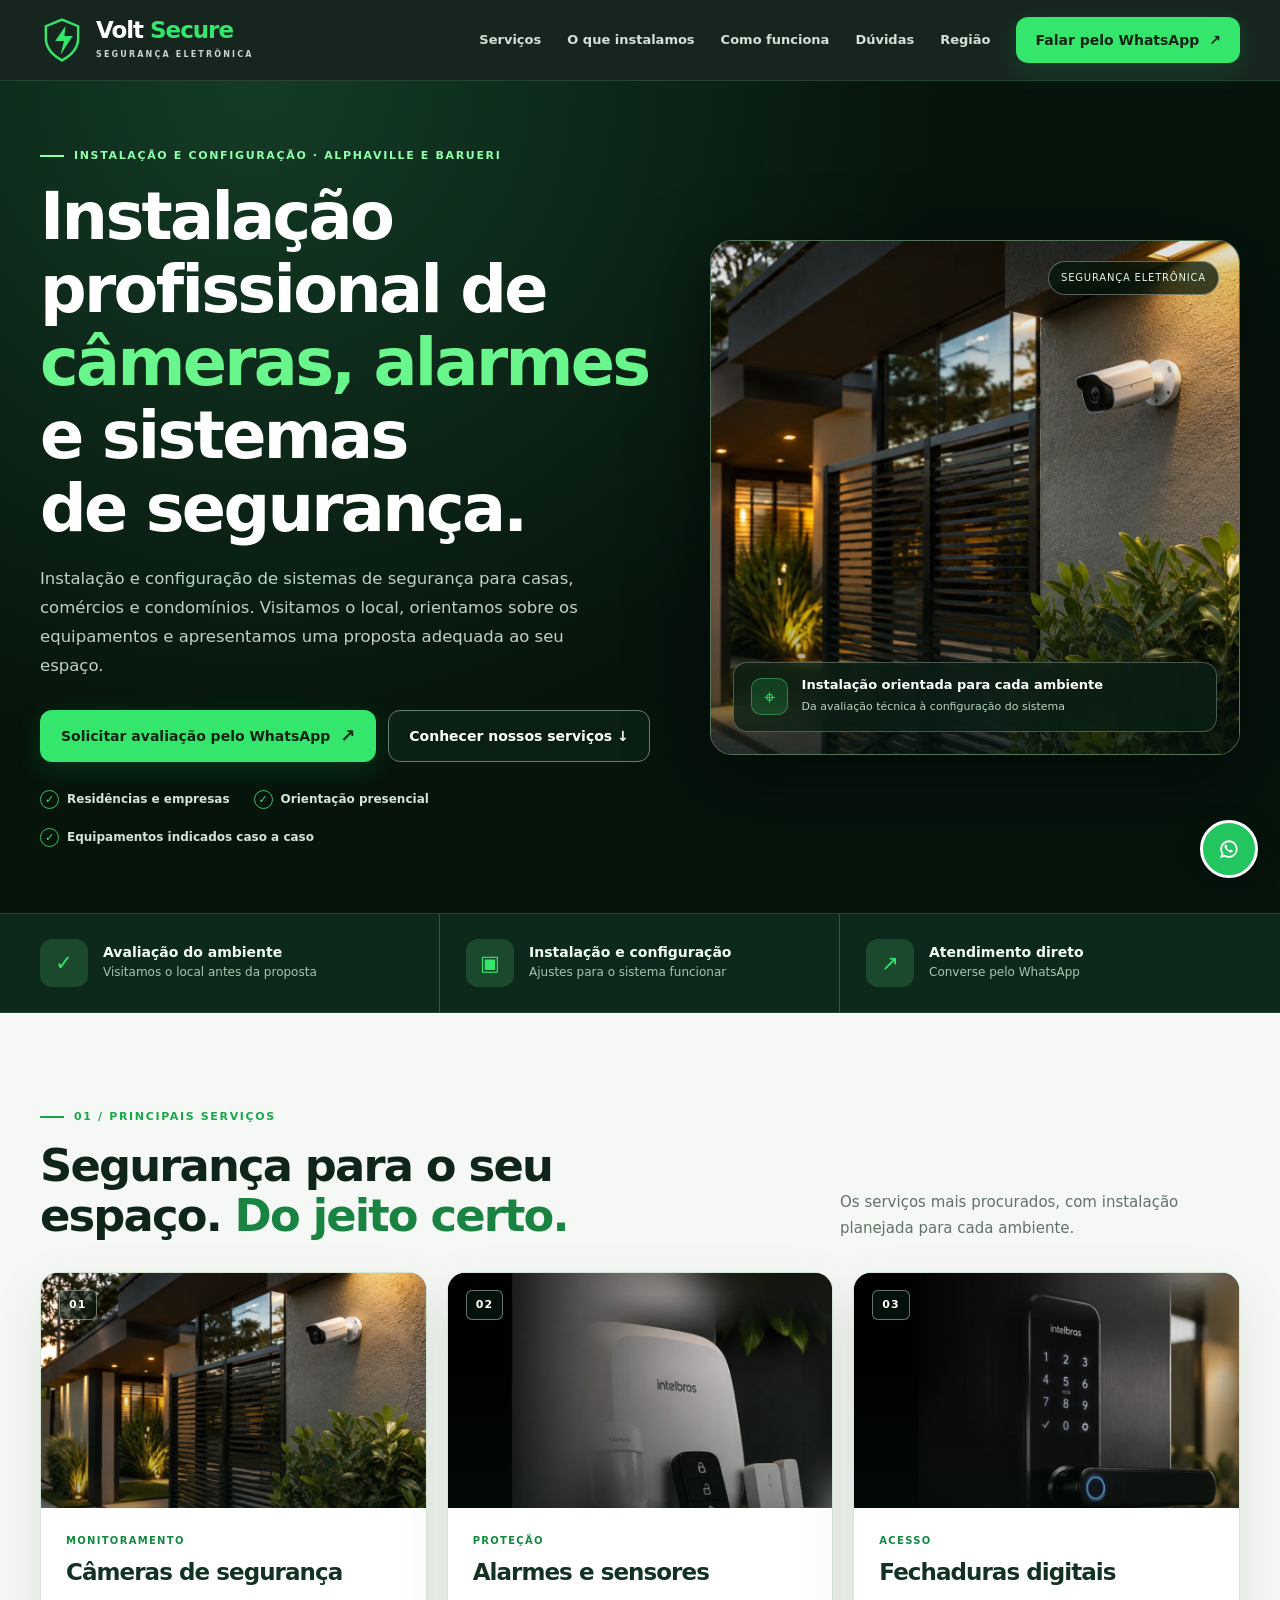
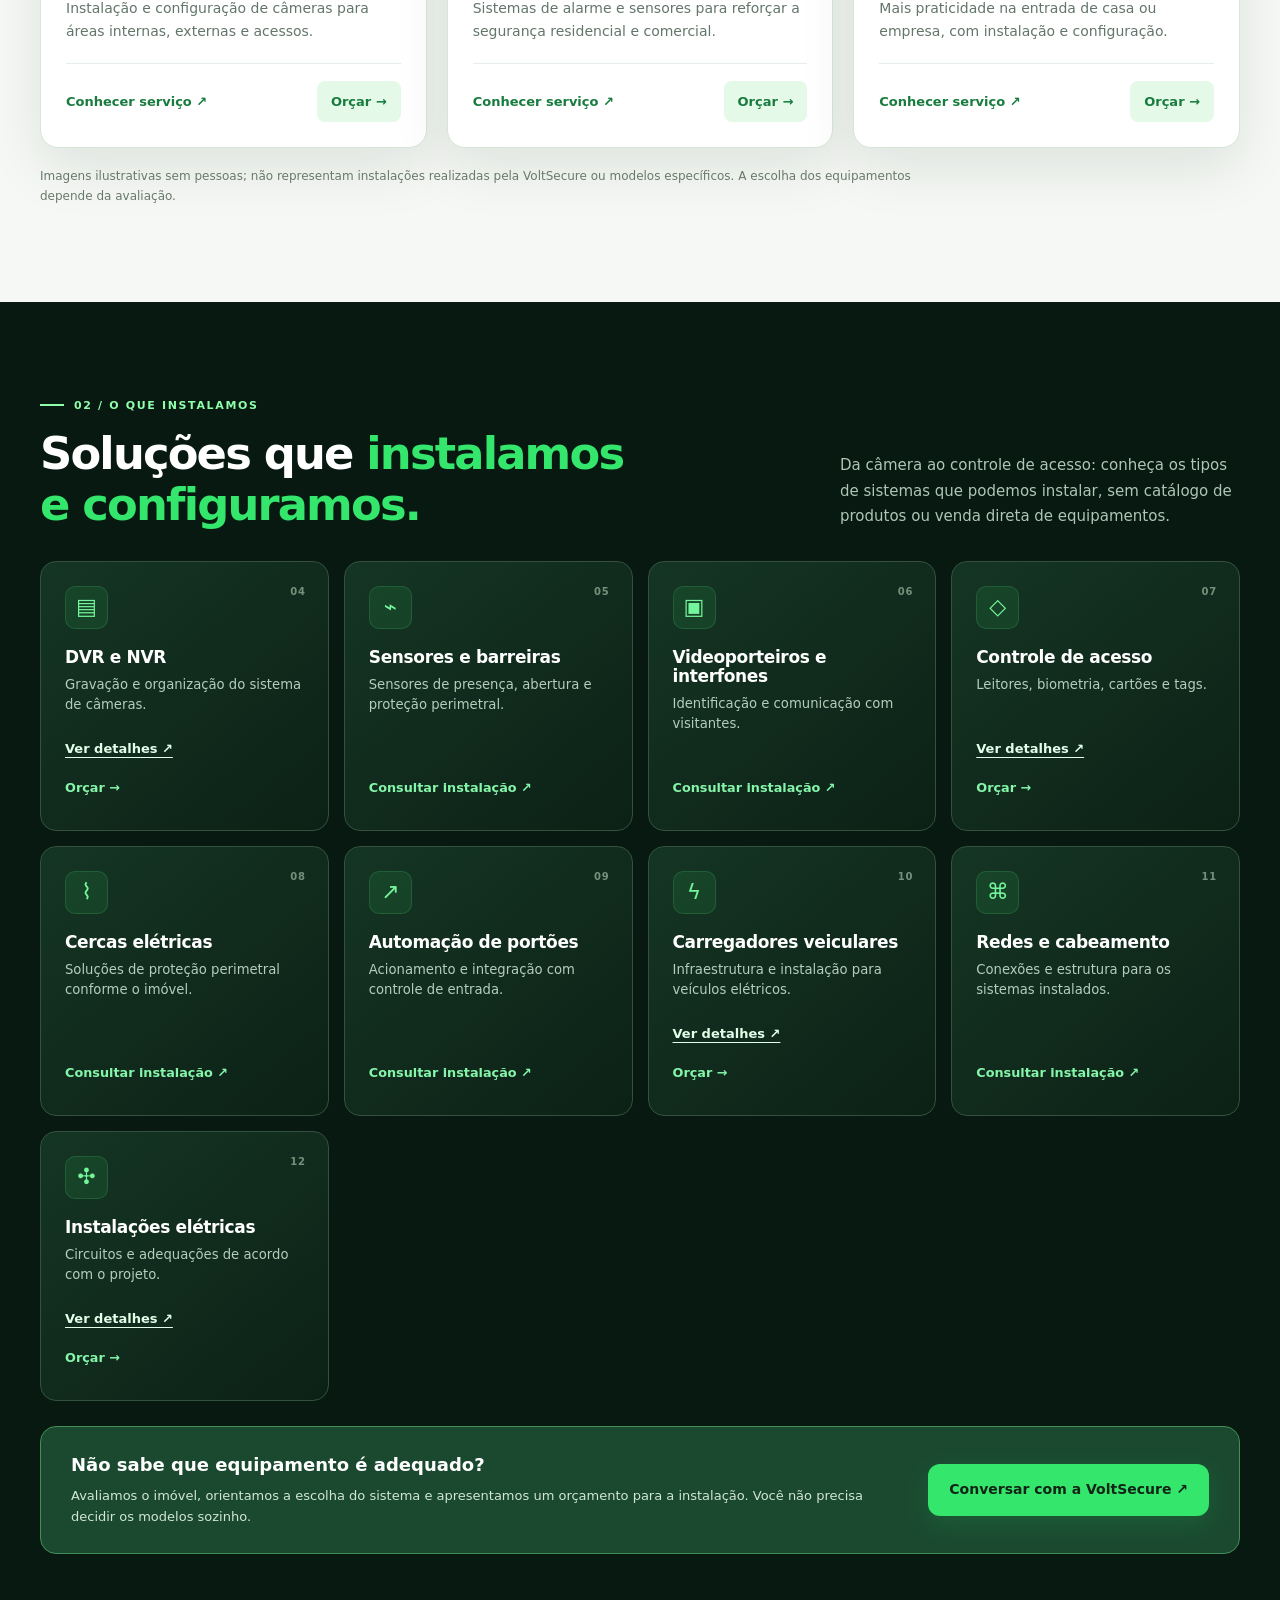
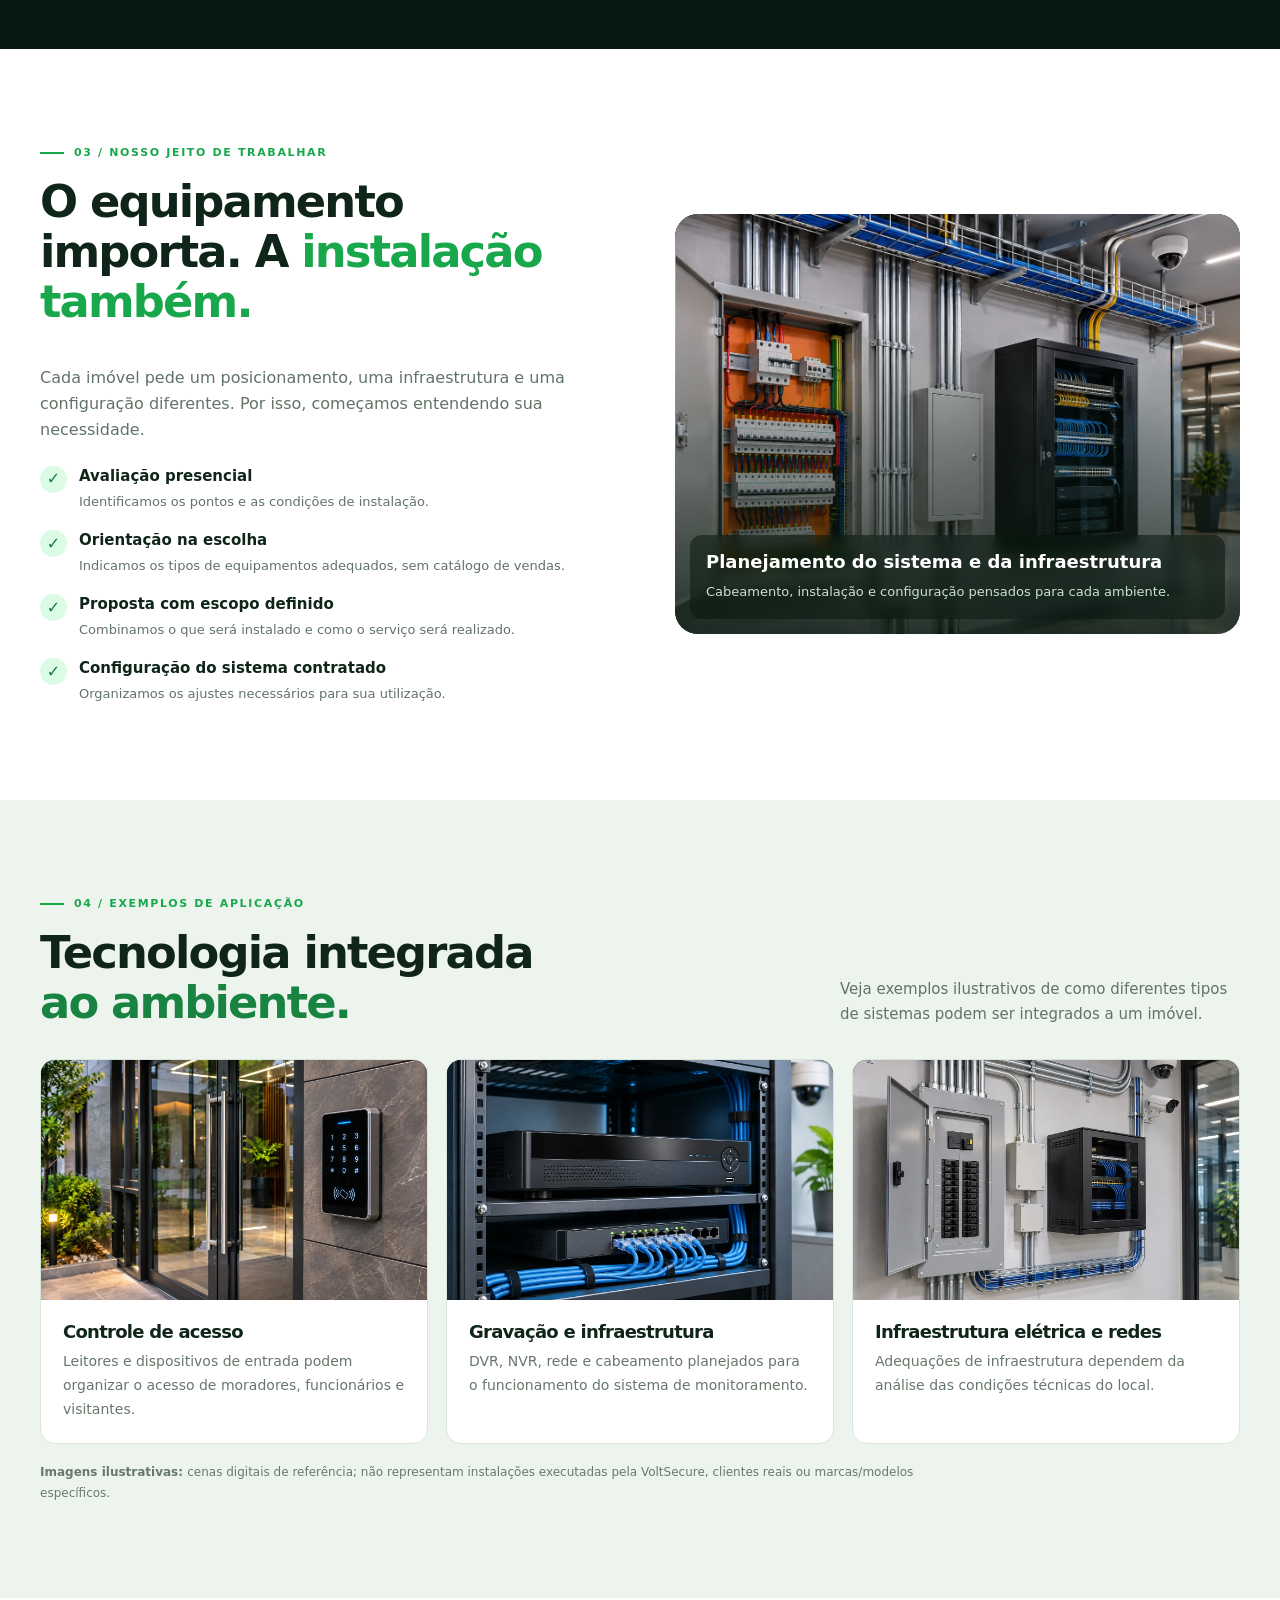
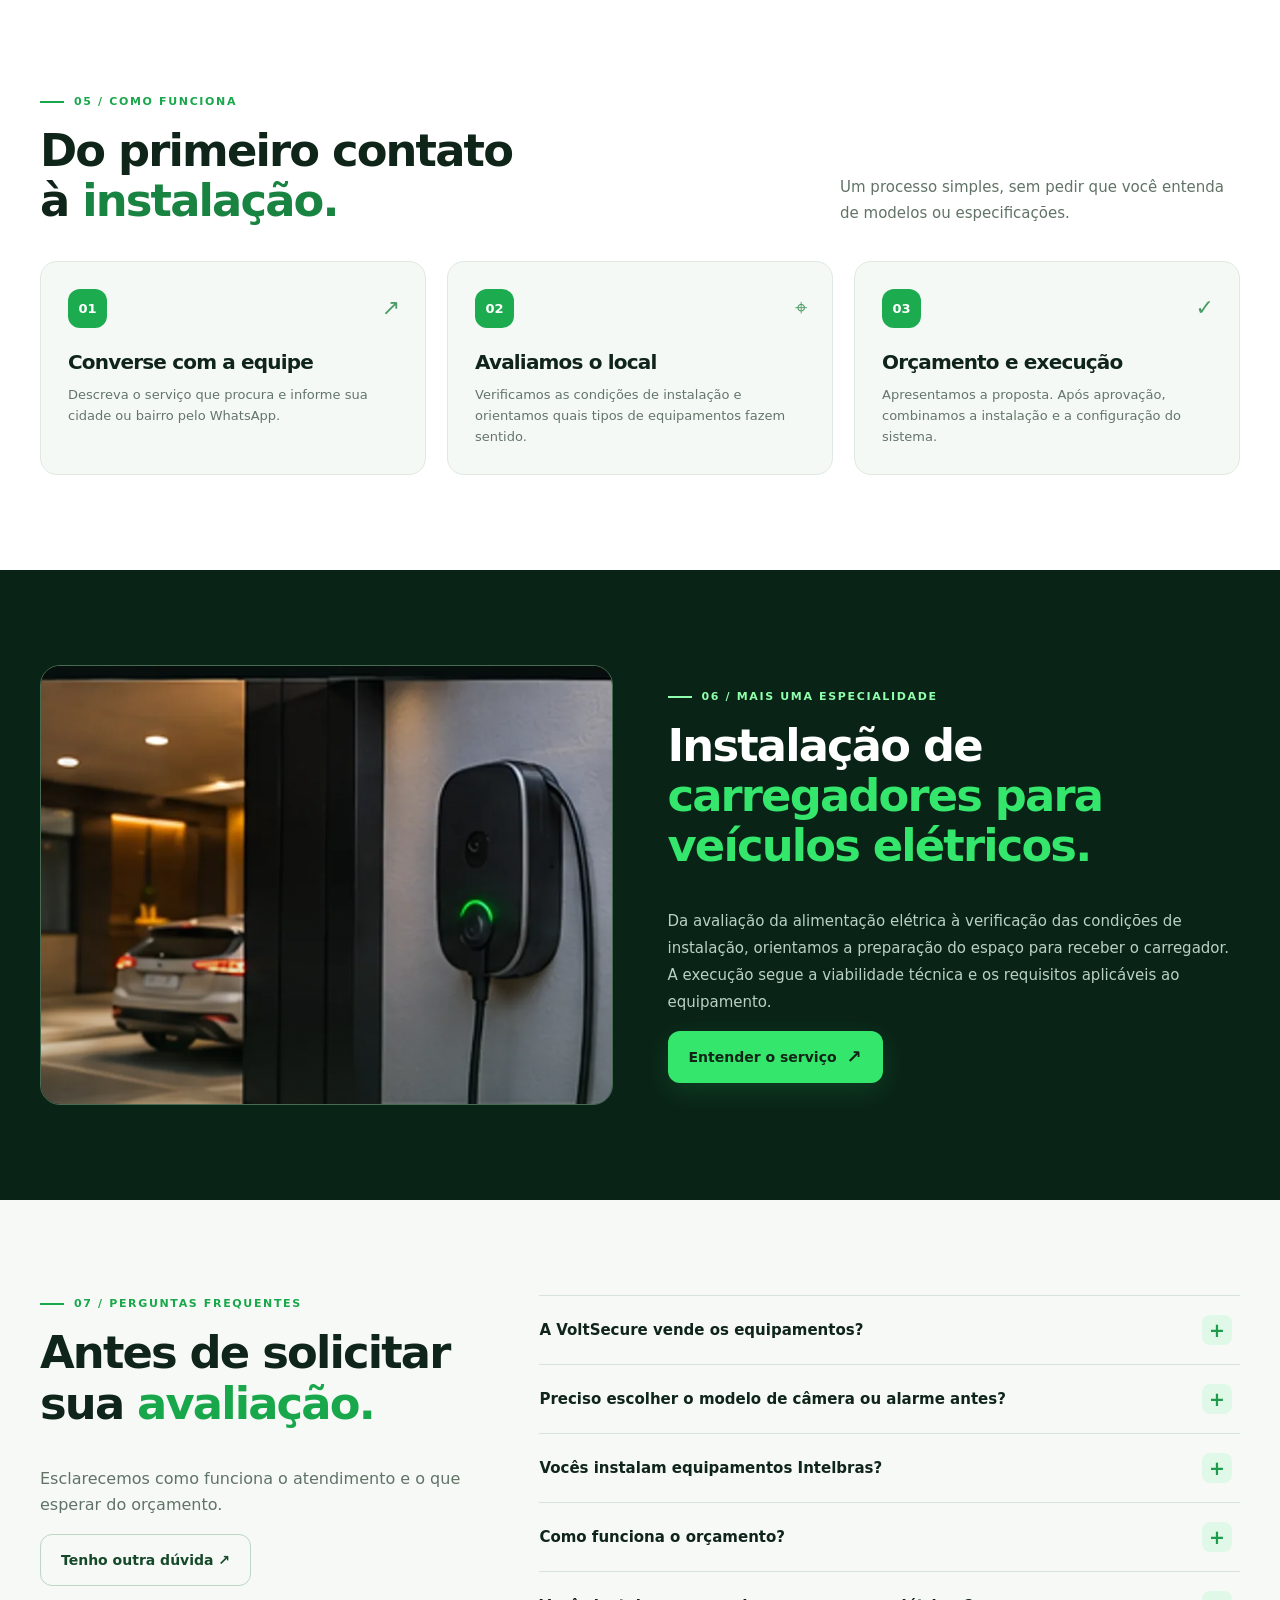
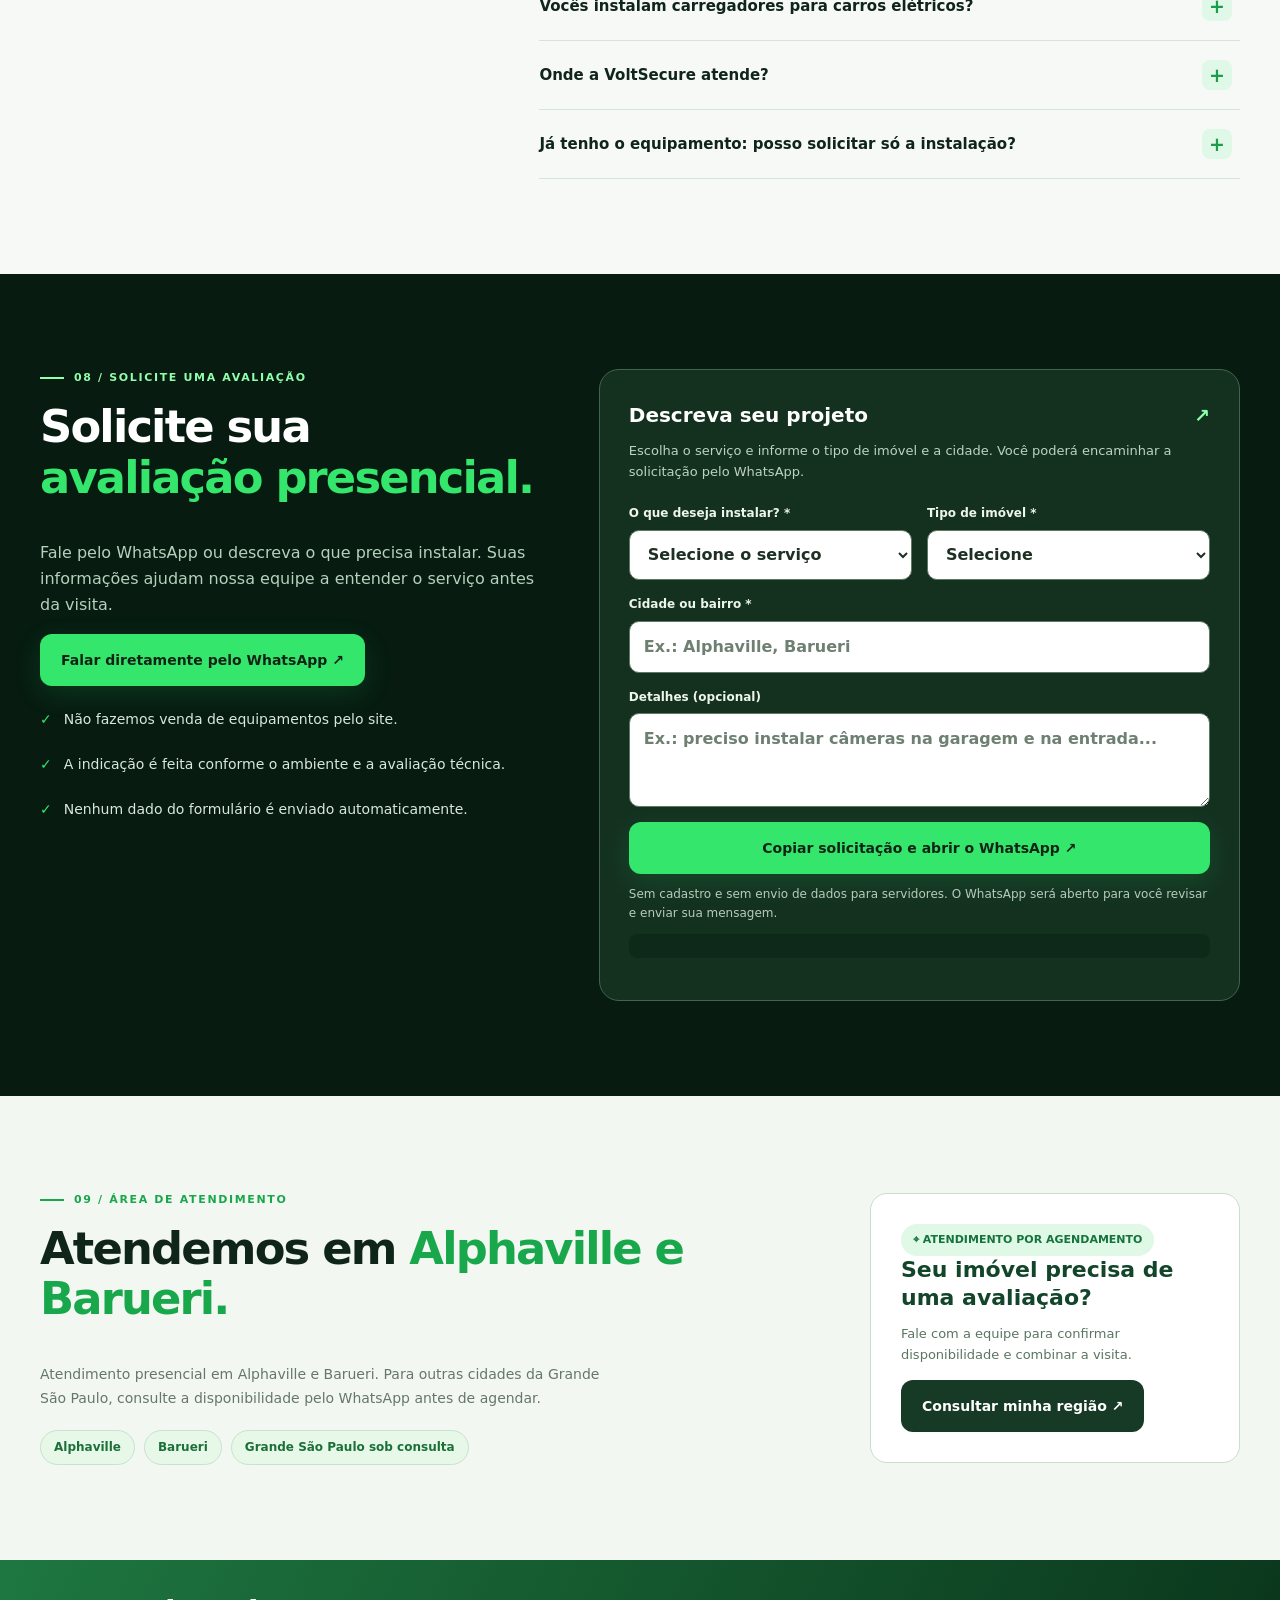
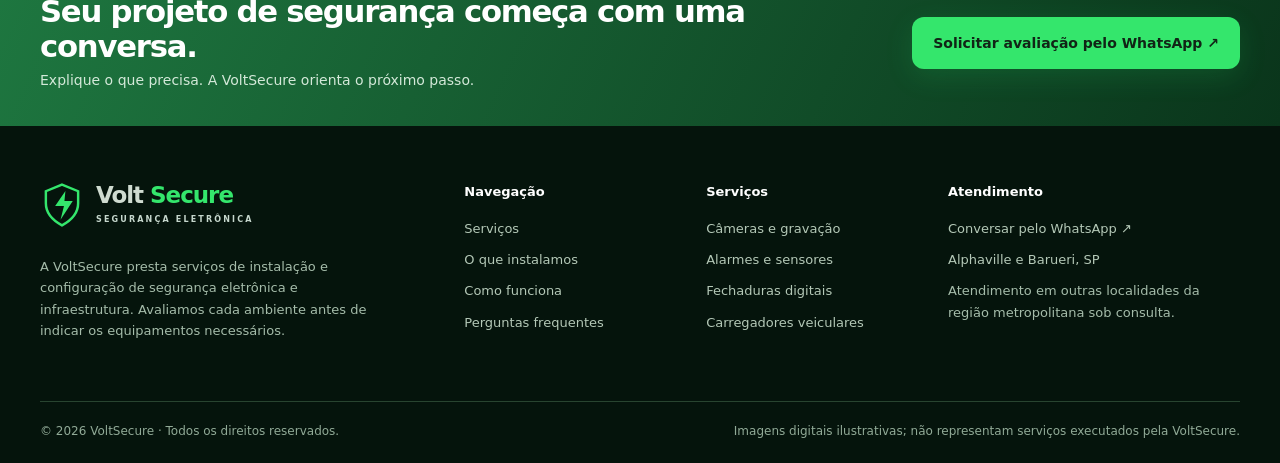
==== commit b87c83f8: "Add files via upload" ====
--- a/index.html
+++ b/index.html
@@ -1,39 +1,1169 @@
-<!doctype html><html lang="pt-BR"><head><meta charset="utf-8"><meta name="viewport" content="width=device-width,initial-scale=1"><meta name="theme-color" content="#07150e"><meta name="robots" content="index,follow,max-image-preview:large"><title>VoltSecure | Instalação de Câmeras, Alarmes e Fechaduras em Barueri</title><meta name="description" content="Instalação de câmeras, DVR/NVR, alarmes, sensores, fechaduras digitais e carregadores veiculares em Alphaville e Barueri. Avaliação presencial e contato pelo WhatsApp."><link rel="canonical" href="https://voltsecure.com.br/"><link rel="icon" type="image/svg+xml" href="favicon.svg"><link rel="preload" as="image" href="assets/hero-fachada.webp"><link rel="stylesheet" href="styles.css"><meta property="og:type" content="website"><meta property="og:site_name" content="VoltSecure"><meta property="og:locale" content="pt_BR"><meta property="og:url" content="https://voltsecure.com.br/"><meta property="og:title" content="VoltSecure | Instalação de Câmeras, Alarmes e Fechaduras em Barueri"><meta property="og:description" content="Instalação de câmeras, DVR/NVR, alarmes, sensores, fechaduras digitais e carregadores veiculares em Alphaville e Barueri. Avaliação presencial e contato pelo WhatsApp."><meta property="og:image" content="https://voltsecure.com.br/assets/og-voltsecure.jpg"><meta property="og:image:secure_url" content="https://voltsecure.com.br/assets/og-voltsecure.jpg"><meta property="og:image:type" content="image/jpeg"><meta property="og:image:width" content="1200"><meta property="og:image:height" content="630"><meta property="og:image:alt" content="Fachada moderna com câmera de segurança, imagem ilustrativa VoltSecure"><meta name="twitter:card" content="summary_large_image"><meta name="twitter:title" content="VoltSecure | Instalação de Câmeras, Alarmes e Fechaduras em Barueri"><meta name="twitter:image" content="https://voltsecure.com.br/assets/og-voltsecure.jpg"><script src="script.js" defer></script></head><body><script type="application/ld+json">{"@context":"https://schema.org","@type":"ProfessionalService","name":"VoltSecure","url":"https://voltsecure.com.br/","image":"https://voltsecure.com.br/assets/og-voltsecure.jpg","description":"Avaliação presencial e instalação de câmeras, alarmes, sensores, DVR, NVR, fechaduras digitais e sistemas elétricos","areaServed":[{"@type":"Place","name":"Barueri, SP"},{"@type":"Place","name":"Alphaville, SP"},{"@type":"Place","name":"Região Metropolitana de São Paulo"}],"sameAs":["https://wa.me/message/CSXTN5VPTHPSF1"],"hasOfferCatalog":{"@type":"OfferCatalog","name":"Serviços de instalação","itemListElement":[{"@type":"OfferCatalog","name":"Câmeras de segurança"},{"@type":"OfferCatalog","name":"Alarmes e sensores"},{"@type":"OfferCatalog","name":"Fechaduras digitais"},{"@type":"OfferCatalog","name":"DVR e NVR"},{"@type":"OfferCatalog","name":"Sensores e barreiras"},{"@type":"OfferCatalog","name":"Videoporteiros e interfones"},{"@type":"OfferCatalog","name":"Controle de acesso"},{"@type":"OfferCatalog","name":"Cercas elétricas"},{"@type":"OfferCatalog","name":"Automação de portões"},{"@type":"OfferCatalog","name":"Carregadores veiculares"},{"@type":"OfferCatalog","name":"Redes e cabeamento"},{"@type":"OfferCatalog","name":"Instalações elétricas"}]}}</script><a class="skip" href="#conteudo">Pular para o conteúdo</a><header class="nav" id="inicio"><div class="wrap nav-main">
- <a href="index.html" class="brand" aria-label="VoltSecure, início"><span class="brand-shield"><svg viewBox="0 0 45 48" fill="none" aria-hidden="true"><path d="M22.5 3.2 39 9.9v12.4c0 10-6.9 17.4-16.5 22.6C12.9 39.7 6 32.3 6 22.3V9.9L22.5 3.2Z" stroke="currentColor" stroke-width="2.5"/><path d="M26 9.7 15.5 25h9L21 39l12.5-19H25l1-10.3Z" fill="currentColor"/></svg></span><span><span class="brand-title">Volt<span>Secure</span></span><small class="brand-sub">SEGURANÇA ELETRÔNICA</small></span></a>
- <button type="button" class="hamburger" id="menu-toggle" aria-label="Abrir menu" aria-expanded="false" aria-controls="main-nav"><span></span><span></span><span></span></button>
- <nav class="nav-links" id="main-nav" aria-label="Menu principal"><a href="index.html#solucoes">Serviços</a><a href="index.html#portfolio">O que instalamos</a><a href="index.html#processo">Como funciona</a><a href="index.html#perguntas">Dúvidas</a><a href="index.html#atendimento">Região</a><a class="btn btn-green" href="https://wa.me/message/CSXTN5VPTHPSF1" target="_blank" rel="noopener noreferrer">Falar pelo WhatsApp <span aria-hidden="true">↗</span></a></nav>
- </div></header><main id="conteudo"><section class="hero"><div class="wrap hero-inner"><div class="hero-copy"><p class="eyebrow light">VOLTSECURE · ALPHAVILLE E BARUERI</p><h1>Instalação profissional de <em>câmeras, alarmes</em> e sistemas de segurança.</h1><p class="desc">Proteja sua casa ou empresa com soluções planejadas para seu espaço. Avaliamos o local, orientamos a escolha dos equipamentos e cuidamos da instalação e configuração.</p><div class="hero-actions"><a class="btn btn-green" href="https://wa.me/message/CSXTN5VPTHPSF1" target="_blank" rel="noopener noreferrer">Solicitar avaliação pelo WhatsApp <span class="arrow">↗</span></a><a class="btn btn-ghost" href="#solucoes">Conhecer nossos serviços ↓</a></div><div class="hero-facts"><span><b>✓</b> Residências e empresas</span><span><b>✓</b> Avaliação presencial</span><span><b>✓</b> Instalação personalizada</span></div></div><div class="hero-frame"><img alt="Fachada de casa moderna com câmera de segurança, imagem ilustrativa sem pessoas" decoding="async" fetchpriority="high" height="1100" src="assets/hero-fachada.webp" width="1400"/><span class="hero-hint">SEGURANÇA ELETRÔNICA</span><div class="hero-glass"><span class="glass-icon" aria-hidden="true">⌖</span><span><strong>Instalação orientada para cada ambiente</strong><small>Da avaliação técnica à configuração do sistema</small></span></div></div></div></section>
-<div class="ribbon"><div class="wrap ribbon-inner"><div class="ribbon-item"><span class="ribbon-icon" aria-hidden="true">✓</span><span><strong>Avaliação do ambiente</strong><small>Orientação no local antes do orçamento</small></span></div><div class="ribbon-item"><span class="ribbon-icon" aria-hidden="true">▣</span><span><strong>Instalação e configuração</strong><small>Foco em funcionamento e praticidade</small></span></div><div class="ribbon-item"><span class="ribbon-icon" aria-hidden="true">↗</span><span><strong>Atendimento direto</strong><small>Converse com a equipe pelo WhatsApp</small></span></div></div></div>
-<section class="section services" id="solucoes"><div class="wrap"><div class="section-header"><div><p class="eyebrow">01 / PRINCIPAIS SERVIÇOS</p><h2>Segurança para o seu espaço. <em>Do jeito certo.</em></h2></div><p>As instalações mais procuradas, com orientação técnica para escolher uma solução adequada.</p></div><div class="main-services"><article class="service-card"><div class="service-photo"><span class="service-index">01</span><img alt="Câmera de segurança instalada em fachada, imagem ilustrativa sem pessoas" class="" decoding="async" height="800" loading="lazy" src="assets/camera-fallback.webp" width="1200"/></div><div class="service-card-body"><p class="service-label">MONITORAMENTO</p><h3>Câmeras de segurança</h3><p>Instalação e configuração de câmeras para áreas internas, externas e acessos.</p><div class="card-links"><a href="servicos/instalacao-de-cameras.html">Conhecer serviço ↗</a><button class="quote-mini" type="button" data-quote-service="Câmeras de segurança">Orçar →</button></div></div></article>
-<article class="service-card"><div class="service-photo"><span class="service-index">02</span><img alt="Central de alarme e sensores de segurança, imagem ilustrativa sem pessoas" class="" decoding="async" height="800" loading="lazy" src="assets/alarme-fallback.webp" width="1200"/></div><div class="service-card-body"><p class="service-label">PROTEÇÃO</p><h3>Alarmes e sensores</h3><p>Sistemas de alarme e sensores para reforçar a segurança residencial e comercial.</p><div class="card-links"><a href="servicos/instalacao-de-alarmes.html">Conhecer serviço ↗</a><button class="quote-mini" type="button" data-quote-service="Alarmes e sensores">Orçar →</button></div></div></article>
-<article class="service-card"><div class="service-photo"><span class="service-index">03</span><img alt="Fechadura digital instalada em porta, imagem ilustrativa sem pessoas" class="" decoding="async" height="800" loading="lazy" src="assets/fechadura-fallback.webp" width="1200"/></div><div class="service-card-body"><p class="service-label">ACESSO</p><h3>Fechaduras digitais</h3><p>Mais praticidade na entrada de casa ou empresa, com instalação e configuração.</p><div class="card-links"><a href="servicos/instalacao-de-fechaduras.html">Conhecer serviço ↗</a><button class="quote-mini" type="button" data-quote-service="Fechaduras digitais">Orçar →</button></div></div></article></div><p class="photo-disclaimer">Imagens ilustrativas sem pessoas; não representam instalações realizadas pela VoltSecure ou modelos específicos. A escolha dos equipamentos depende da avaliação.</p></div></section>
-<section class="section portfolio" id="portfolio"><div class="wrap"><div class="section-header"><div><p class="eyebrow light">02 / O QUE INSTALAMOS</p><h2>Um portfólio de <em>serviços, não de produtos.</em></h2></div><p>Trabalhamos com sistemas de segurança e infraestrutura, incluindo diferentes linhas Intelbras, conforme compatibilidade com o imóvel.</p></div><div class="types-grid"><article class="type-tile"><span class="tile-index">04</span><span class="tile-icon" aria-hidden="true">▤</span><h3>DVR e NVR</h3><p>Gravação e organização do sistema de câmeras.</p><button type="button" data-quote-service="DVR e NVR" aria-label="Preparar orçamento de DVR e NVR">Consultar instalação ↗</button></article>
-<article class="type-tile"><span class="tile-index">05</span><span class="tile-icon" aria-hidden="true">⌁</span><h3>Sensores e barreiras</h3><p>Sensores de presença, abertura e proteção perimetral.</p><button type="button" data-quote-service="Sensores e barreiras" aria-label="Preparar orçamento de Sensores e barreiras">Consultar instalação ↗</button></article>
-<article class="type-tile"><span class="tile-index">06</span><span class="tile-icon" aria-hidden="true">▣</span><h3>Videoporteiros e interfones</h3><p>Identificação e comunicação com visitantes.</p><button type="button" data-quote-service="Videoporteiros e interfones" aria-label="Preparar orçamento de Videoporteiros e interfones">Consultar instalação ↗</button></article>
-<article class="type-tile"><span class="tile-index">07</span><span class="tile-icon" aria-hidden="true">◇</span><h3>Controle de acesso</h3><p>Leitores, biometria, cartões e tags.</p><button type="button" data-quote-service="Controle de acesso" aria-label="Preparar orçamento de Controle de acesso">Consultar instalação ↗</button></article>
-<article class="type-tile"><span class="tile-index">08</span><span class="tile-icon" aria-hidden="true">⌇</span><h3>Cercas elétricas</h3><p>Soluções de proteção perimetral conforme o imóvel.</p><button type="button" data-quote-service="Cercas elétricas" aria-label="Preparar orçamento de Cercas elétricas">Consultar instalação ↗</button></article>
-<article class="type-tile"><span class="tile-index">09</span><span class="tile-icon" aria-hidden="true">↗</span><h3>Automação de portões</h3><p>Acionamento e integração com controle de entrada.</p><button type="button" data-quote-service="Automação de portões" aria-label="Preparar orçamento de Automação de portões">Consultar instalação ↗</button></article>
-<article class="type-tile"><span class="tile-index">10</span><span class="tile-icon" aria-hidden="true">ϟ</span><h3>Carregadores veiculares</h3><p>Infraestrutura e instalação para veículos elétricos.</p><button type="button" data-quote-service="Carregadores para veículos elétricos" aria-label="Preparar orçamento de Carregadores veiculares">Consultar instalação ↗</button></article>
-<article class="type-tile"><span class="tile-index">11</span><span class="tile-icon" aria-hidden="true">⌘</span><h3>Redes e cabeamento</h3><p>Conexões e estrutura para os sistemas instalados.</p><button type="button" data-quote-service="Redes e cabeamento" aria-label="Preparar orçamento de Redes e cabeamento">Consultar instalação ↗</button></article>
-<article class="type-tile"><span class="tile-index">12</span><span class="tile-icon" aria-hidden="true">✣</span><h3>Instalações elétricas</h3><p>Circuitos e adequações de acordo com o projeto.</p><button type="button" data-quote-service="Instalações elétricas" aria-label="Preparar orçamento de Instalações elétricas">Consultar instalação ↗</button></article></div><div class="portfolio-tip"><div><strong>Você não precisa saber qual modelo comprar.</strong><p>Na avaliação presencial, indicamos os tipos de equipamentos necessários e definimos o orçamento da instalação.</p></div><a class="btn btn-green" href="https://wa.me/message/CSXTN5VPTHPSF1" rel="noopener noreferrer" target="_blank">Conversar com a VoltSecure ↗</a></div></div></section>
-<section class="section difference" id="diferenciais"><div class="wrap diff-layout"><div><p class="eyebrow">03 / NOSSO JEITO DE TRABALHAR</p><h2>O equipamento importa. A <em>instalação também.</em></h2><p class="muted">Cada imóvel pede um posicionamento, uma infraestrutura e uma configuração diferentes. Por isso, começamos entendendo sua necessidade.</p><div class="diff-list"><div class="diff-item"><span class="diff-check">✓</span><div><strong>Avaliação presencial</strong><p>Identificamos os pontos e as condições de instalação.</p></div></div><div class="diff-item"><span class="diff-check">✓</span><div><strong>Orientação na escolha</strong><p>Indicamos os tipos de equipamentos adequados, sem catálogo de vendas.</p></div></div><div class="diff-item"><span class="diff-check">✓</span><div><strong>Proposta com escopo definido</strong><p>Combinamos o que será instalado e como o serviço será realizado.</p></div></div><div class="diff-item"><span class="diff-check">✓</span><div><strong>Configuração do sistema contratado</strong><p>Organizamos os ajustes necessários para sua utilização.</p></div></div></div></div><div class="diff-visual"><img alt="Fachada de casa moderna com câmera de segurança, imagem ilustrativa sem pessoas" height="1100" loading="lazy" src="assets/hero-fachada.webp" width="1400"/><div class="diff-caption"><strong>Segurança pensada para seu imóvel</strong><p>Ambiente, necessidade e tecnologia alinhados desde o início.</p></div></div></div></section>
-<section class="section examples" id="exemplos"><div class="wrap"><div class="section-header"><div><p class="eyebrow">04 / APLICAÇÕES</p><h2>Veja onde essas soluções <em>fazem diferença.</em></h2></div><p>Exemplos de aplicação para ajudar você a imaginar o sistema no seu espaço.</p></div><div class="examples-grid"><article class="example"><figure><img alt="Câmera de segurança instalada em fachada, imagem ilustrativa sem pessoas" class="" decoding="async" height="800" loading="lazy" src="assets/camera-fallback.webp" width="1200"/></figure><div class="content"><h3>Monitoramento de áreas externas</h3><p>Câmeras para entradas, garagens e outras áreas de circulação.</p></div></article>
-<article class="example"><figure><img alt="Fechadura digital instalada em porta, imagem ilustrativa sem pessoas" class="" decoding="async" height="800" loading="lazy" src="assets/fechadura-fallback.webp" width="1200"/></figure><div class="content"><h3>Acesso organizado ao imóvel</h3><p>Fechaduras e controle de entrada adequados às necessidades do local.</p></div></article>
-<article class="example"><figure><img alt="Central de alarme e sensores de segurança, imagem ilustrativa sem pessoas" class="" decoding="async" height="800" loading="lazy" src="assets/alarme-fallback.webp" width="1200"/></figure><div class="content"><h3>Detecção de movimentação</h3><p>Sensores e alarmes para identificar movimentações e acessos.</p></div></article></div><p class="photo-disclaimer"><strong>Transparência:</strong> são imagens ilustrativas produzidas digitalmente, e não um portfólio de trabalhos executados. Fotos reais da VoltSecure poderão ser inseridas após autorização dos clientes.</p></div></section>
-<section class="section process" id="processo"><div class="wrap"><div class="section-header"><div><p class="eyebrow">05 / COMO FUNCIONA</p><h2>Do primeiro contato à <em>instalação.</em></h2></div><p>Um processo simples, sem pedir que você entenda de modelos ou especificações.</p></div><div class="steps"><article class="step"><span class="step-icon" aria-hidden="true">↗</span><span class="step-number">01</span><h3>Converse com a equipe</h3><p>Descreva o serviço que procura e informe sua cidade ou bairro pelo WhatsApp.</p></article><article class="step"><span class="step-icon" aria-hidden="true">⌖</span><span class="step-number">02</span><h3>Avaliamos o local</h3><p>Verificamos as condições de instalação e orientamos quais tipos de equipamentos fazem sentido.</p></article><article class="step"><span class="step-icon" aria-hidden="true">✓</span><span class="step-number">03</span><h3>Orçamento e execução</h3><p>Apresentamos a proposta. Após aprovação, combinamos a instalação e a configuração do sistema.</p></article></div></div></section>
-<section class="section ev" id="carregadores"><div class="wrap ev-layout"><div class="ev-photo"><img alt="Carregador residencial para veículo elétrico instalado na garagem, imagem ilustrativa sem pessoas" class="" decoding="async" height="800" loading="lazy" src="assets/carregador-fallback.webp" width="1200"/></div><div class="text"><p class="eyebrow light">06 / MAIS UMA ESPECIALIDADE</p><h2>Instalação de <em>carregadores para veículos elétricos.</em></h2><p>Da avaliação da alimentação elétrica à verificação das condições de instalação, orientamos a preparação do espaço para receber o carregador. A execução segue a viabilidade técnica e os requisitos aplicáveis ao equipamento.</p><a class="btn btn-green" href="servicos/carregadores-veiculares.html">Entender o serviço <span class="arrow">↗</span></a></div></div></section>
-<section class="section faq" id="perguntas"><div class="wrap faq-layout"><div><p class="eyebrow">07 / PERGUNTAS FREQUENTES</p><h2>Antes de solicitar sua <em>avaliação.</em></h2><p class="muted">Esclarecemos como funciona o atendimento e o que esperar do orçamento.</p><a class="btn btn-outline" href="https://wa.me/message/CSXTN5VPTHPSF1" rel="noopener noreferrer" target="_blank">Tenho outra dúvida ↗</a></div><div class="faq-list"><details><summary>A VoltSecure vende os equipamentos?</summary><p>Não. Nossa atuação é na avaliação do local, orientação sobre os tipos de equipamentos e instalação. A aquisição dos dispositivos é tratada separadamente pelo cliente.</p></details>
-<details><summary>Preciso escolher o modelo de câmera ou alarme antes?</summary><p>Não. Explique o que precisa proteger; durante a avaliação presencial orientamos sobre os tipos de equipamentos compatíveis com o imóvel.</p></details>
-<details><summary>Vocês instalam equipamentos Intelbras?</summary><p>Sim. Trabalhamos com instalação e configuração de diferentes linhas Intelbras, sujeitas à compatibilidade e às condições técnicas do local. A menção à marca não significa representação oficial.</p></details>
-<details><summary>Como funciona o orçamento?</summary><p>Primeiro conversamos pelo WhatsApp para compreender a necessidade e verificar a disponibilidade de atendimento. A avaliação no local permite definir o escopo e apresentar a proposta.</p></details>
-<details><summary>Vocês instalam carregadores para carros elétricos?</summary><p>Sim, mediante verificação das condições da infraestrutura elétrica, proteções exigidas e requisitos técnicos do equipamento. A execução depende da viabilidade e das qualificações necessárias.</p></details>
-<details><summary>Onde a VoltSecure atende?</summary><p>Atendemos em Alphaville, Barueri e outras áreas da região metropolitana de São Paulo, conforme localização e disponibilidade.</p></details>
-<details><summary>Já tenho o equipamento: posso solicitar só a instalação?</summary><p>Sim. Informe o tipo e, se souber, a marca e o modelo. A compatibilidade, o estado do equipamento e o local serão avaliados antes da execução.</p></details></div></div></section>
-<section class="section contact" id="contact"><div class="wrap contact-grid"><div><p class="eyebrow light">08 / SOLICITE UMA AVALIAÇÃO</p><h2>Conte o que precisa. <em>Nós ajudamos no próximo passo.</em></h2><p class="muted">Você pode falar diretamente pelo WhatsApp ou, se preferir, preparar uma mensagem com os dados básicos do seu projeto.</p><a class="btn btn-green" href="https://wa.me/message/CSXTN5VPTHPSF1" target="_blank" rel="noopener noreferrer">Falar diretamente pelo WhatsApp ↗</a><p class="contact-feature"><b>✓</b> Não fazemos venda de equipamentos pelo site.</p><p class="contact-feature"><b>✓</b> A indicação é feita conforme o ambiente e a avaliação técnica.</p><p class="contact-feature"><b>✓</b> Nenhum dado do formulário é enviado automaticamente.</p></div><form class="form" id="quote-form"><div class="form-title">Preparar minha mensagem <span style="color:#65e990;font-size:13px">↗</span></div><p class="tiny">Opcional: preencha para copiar uma mensagem organizada antes de abrir o WhatsApp.</p><div class="form-grid"><label>O que deseja instalar? *<select id="service-choice" name="service" required><option value="">Selecione o serviço</option><option>Câmeras de segurança</option><option>Alarmes e sensores</option><option>Fechaduras digitais</option><option>DVR e NVR</option><option>Sensores e barreiras</option><option>Videoporteiros e interfones</option><option>Controle de acesso</option><option>Cercas elétricas</option><option>Automação de portões</option><option>Carregadores para veículos elétricos</option><option>Redes e cabeamento</option><option>Instalações elétricas</option><option>Outro serviço</option></select></label><label>Tipo de imóvel *<select name="property" required><option value="">Selecione</option><option>Casa</option><option>Apartamento</option><option>Comércio</option><option>Condomínio</option><option>Outro</option></select></label></div><label>Cidade ou bairro *<input name="region" type="text" required maxlength="120" placeholder="Ex.: Alphaville, Barueri" autocomplete="address-level2"></label><label>Detalhes (opcional)<textarea name="notes" maxlength="500" placeholder="Ex.: preciso instalar câmeras na garagem e na entrada..."></textarea></label><button class="btn btn-green" type="submit">Preparar mensagem para o WhatsApp ↗</button><p class="form-note">O site não armazena suas respostas. Você decide se deseja enviar a mensagem no WhatsApp.</p><p class="form-feedback" id="form-feedback" role="status" aria-live="polite"></p><div class="prepared" id="prepared" hidden><label for="prepared-text">Sua mensagem</label><textarea id="prepared-text" readonly rows="7"></textarea><button type="button" class="btn btn-outline" id="copy-prepared">Copiar mensagem</button><a class="btn btn-green" id="direct-wa" href="https://wa.me/message/CSXTN5VPTHPSF1" target="_blank" rel="noopener noreferrer">Abrir WhatsApp ↗</a><p>Cole a mensagem na conversa: o link do WhatsApp Business não aceita preenchimento automático garantido.</p></div></form></div></section>
-<section class="section service-area" id="atendimento"><div class="wrap area-layout"><div><p class="eyebrow">09 / ÁREA DE ATENDIMENTO</p><h2>Atendemos em <em>Alphaville e Barueri.</em></h2><p class="area-note">Também é possível consultar atendimento para outras localidades da região metropolitana de São Paulo, conforme disponibilidade e características do serviço.</p><div class="area-list"><span>Alphaville</span><span>Barueri</span><span>Grande São Paulo sob consulta</span></div></div><aside class="area-badge"><span class="badge">⌖ ATENDIMENTO POR AGENDAMENTO</span><strong>Seu imóvel precisa de uma avaliação?</strong><p>Fale com a equipe para confirmar disponibilidade e combinar a visita.</p><a style="margin-top:15px" class="btn btn-dark" href="https://wa.me/message/CSXTN5VPTHPSF1" target="_blank" rel="noopener noreferrer">Consultar minha região ↗</a></aside></div></section>
-<section class="close-banner"><div class="wrap close-inner"><div><h2>Seu projeto de segurança começa com uma conversa.</h2><p>Explique o que precisa. A VoltSecure orienta o próximo passo.</p></div><a class="btn btn-green" href="https://wa.me/message/CSXTN5VPTHPSF1" target="_blank" rel="noopener noreferrer">Solicitar avaliação pelo WhatsApp ↗</a></div></section></main><footer class="footer"><div class="wrap"><div class="footer-columns"><div class="col"><a href="index.html" class="brand"><span class="brand-shield"><svg viewBox="0 0 45 48" fill="none" aria-hidden="true"><path d="M22.5 3.2 39 9.9v12.4c0 10-6.9 17.4-16.5 22.6C12.9 39.7 6 32.3 6 22.3V9.9L22.5 3.2Z" stroke="currentColor" stroke-width="2.5"/><path d="M26 9.7 15.5 25h9L21 39l12.5-19H25l1-10.3Z" fill="currentColor"/></svg></span><span><span class="brand-title">Volt<span>Secure</span></span><small class="brand-sub">SEGURANÇA ELETRÔNICA</small></span></a><p>Instalação de sistemas de segurança eletrônica, controle de acesso e soluções elétricas. Avaliação de cada ambiente antes da indicação de equipamentos.</p></div>
- <div class="col"><strong>Navegação</strong><a href="index.html#solucoes">Serviços</a><a href="index.html#portfolio">O que instalamos</a><a href="index.html#processo">Como funciona</a><a href="index.html#perguntas">Perguntas frequentes</a></div>
- <div class="col"><strong>Serviços</strong><a href="servicos/instalacao-de-cameras.html">Câmeras e gravação</a><a href="servicos/instalacao-de-alarmes.html">Alarmes e sensores</a><a href="servicos/instalacao-de-fechaduras.html">Fechaduras digitais</a><a href="servicos/carregadores-veiculares.html">Carregadores veiculares</a></div>
- <div class="col"><strong>Atendimento</strong><a href="https://wa.me/message/CSXTN5VPTHPSF1" target="_blank" rel="noopener noreferrer">Conversar pelo WhatsApp ↗</a><a href="index.html#atendimento">Alphaville e Barueri, SP</a><p style="margin-top:10px">Atendimento em outras localidades da região metropolitana sob consulta.</p></div></div>
- <div class="footer-bottom"><span>© <span id="year">2026</span> VoltSecure · Todos os direitos reservados.</span><span>Imagens digitais ilustrativas; não representam serviços executados pela VoltSecure.</span></div></div></footer>
- <a class="float-wa" href="https://wa.me/message/CSXTN5VPTHPSF1" target="_blank" rel="noopener noreferrer" aria-label="Conversar pelo WhatsApp"><svg viewBox="0 0 32 32" aria-hidden="true"><path d="M16 3.3a12.8 12.8 0 0 0-10.9 19.4L3 29l6.5-1.7A12.8 12.8 0 1 0 16 3.3Zm0 2.7a10.1 10.1 0 0 1 0 20.2c-1.9 0-3.6-.5-5.2-1.5l-.6-.3-3.1.9.9-3.1-.4-.6A10.1 10.1 0 0 1 16 6ZM11 9.4c-.7 0-1.5 1.1-1.6 2.3-.2 2.7 3.3 6.8 6.7 8.5 3.8 1.8 5.1.1 5.4-1.3l-.2-.6-2.6-1.4c-.4-.2-.6-.2-.8.2l-1.1 1.1c-1.6-.7-3.4-2.2-4.3-3.9l.9-1.1c.3-.3.2-.6.1-.9l-1.2-2.5c-.2-.3-.5-.4-1.3-.4Z"/></svg></a><div class="mobile-wa"><a class="btn btn-green" href="https://wa.me/message/CSXTN5VPTHPSF1" target="_blank" rel="noopener noreferrer"><svg viewBox="0 0 32 32" aria-hidden="true"><path d="M16 3.3a12.8 12.8 0 0 0-10.9 19.4L3 29l6.5-1.7A12.8 12.8 0 1 0 16 3.3Zm0 2.7a10.1 10.1 0 0 1 0 20.2c-1.9 0-3.6-.5-5.2-1.5l-.6-.3-3.1.9.9-3.1-.4-.6A10.1 10.1 0 0 1 16 6ZM11 9.4c-.7 0-1.5 1.1-1.6 2.3-.2 2.7 3.3 6.8 6.7 8.5 3.8 1.8 5.1.1 5.4-1.3l-.2-.6-2.6-1.4c-.4-.2-.6-.2-.8.2l-1.1 1.1c-1.6-.7-3.4-2.2-4.3-3.9l.9-1.1c.3-.3.2-.6.1-.9l-1.2-2.5c-.2-.3-.5-.4-1.3-.4Z"/></svg> Solicitar avaliação no WhatsApp <span aria-hidden="true">↗</span></a></div></body></html>+<!doctype html>
+<html lang="pt-BR">
+ <head>
+  <meta charset="utf-8"/>
+  <meta content="width=device-width,initial-scale=1" name="viewport"/>
+  <meta content="#07150e" name="theme-color"/>
+  <meta content="index,follow,max-image-preview:large" name="robots"/>
+  <title>
+   VoltSecure | Instalação de Câmeras, Alarmes e Fechaduras em Barueri e Alphaville
+  </title>
+  <meta content="Instalação de câmeras, alarmes, sensores, fechaduras digitais, DVR/NVR e controle de acesso em Barueri e Alphaville. Orientação no local e orçamento presencial pelo WhatsApp." name="description"/>
+  <link href="https://voltsecure.com.br/" rel="canonical"/>
+  <link href="favicon.svg" rel="icon" type="image/svg+xml"/>
+  <link as="image" href="assets/hero-fachada.webp" rel="preload"/>
+  <link href="styles.css?v=20261107c" rel="stylesheet"/>
+  <meta content="website" property="og:type"/>
+  <meta content="VoltSecure" property="og:site_name"/>
+  <meta content="pt_BR" property="og:locale"/>
+  <meta content="https://voltsecure.com.br/" property="og:url"/>
+  <meta content="VoltSecure | Instalação de Segurança Eletrônica em Barueri e Alphaville" property="og:title"/>
+  <meta content="Câmeras, alarmes, fechaduras digitais e infraestrutura de segurança. Avaliação presencial e instalação para sua casa ou empresa." property="og:description"/>
+  <meta content="https://voltsecure.com.br/assets/og-voltsecure.jpg?v=20261107c" property="og:image"/>
+  <meta content="https://voltsecure.com.br/assets/og-voltsecure.jpg?v=20261107c" property="og:image:secure_url"/>
+  <meta content="image/jpeg" property="og:image:type"/>
+  <meta content="1200" property="og:image:width"/>
+  <meta content="630" property="og:image:height"/>
+  <meta content="Imagem ilustrativa de câmera de segurança em fachada residencial moderna, sem pessoas." property="og:image:alt"/>
+  <meta content="summary_large_image" name="twitter:card"/>
+  <meta content="VoltSecure | Segurança eletrônica em Barueri e Alphaville" name="twitter:title"/>
+  <meta content="https://voltsecure.com.br/assets/og-voltsecure.jpg?v=20261107c" name="twitter:image"/>
+  <script defer="" src="script.js?v=20261107c">
+  </script>
+  <meta content="Instalação profissional de câmeras, alarmes, fechaduras e controle de acesso. Solicite avaliação presencial." name="twitter:description"/>
+ </head>
+ <body>
+  <script type="application/ld+json">
+   {"@context":"https://schema.org","@type":"ProfessionalService","name":"VoltSecure","url":"https://voltsecure.com.br/","image":"https://voltsecure.com.br/assets/og-voltsecure.jpg?v=20261107c","description":"Instalação de câmeras, alarmes, sensores, fechaduras digitais, gravação DVR/NVR, controle de acesso e soluções de infraestrutura. Orientação e orçamento presencial em Barueri e Alphaville.","areaServed":[{"@type":"Place","name":"Barueri, SP"},{"@type":"Place","name":"Alphaville, SP"},{"@type":"Place","name":"Região Metropolitana de São Paulo"}],"sameAs":["https://wa.me/message/CSXTN5VPTHPSF1"],"hasOfferCatalog":{"@type":"OfferCatalog","name":"Serviços de instalação","itemListElement":[{"@type":"OfferCatalog","name":"Câmeras de segurança"},{"@type":"OfferCatalog","name":"Alarmes e sensores"},{"@type":"OfferCatalog","name":"Fechaduras digitais"},{"@type":"OfferCatalog","name":"DVR e NVR"},{"@type":"OfferCatalog","name":"Sensores e barreiras"},{"@type":"OfferCatalog","name":"Videoporteiros e interfones"},{"@type":"OfferCatalog","name":"Controle de acesso"},{"@type":"OfferCatalog","name":"Cercas elétricas"},{"@type":"OfferCatalog","name":"Automação de portões"},{"@type":"OfferCatalog","name":"Carregadores veiculares"},{"@type":"OfferCatalog","name":"Redes e cabeamento"},{"@type":"OfferCatalog","name":"Instalações elétricas"}]},"serviceType":["Instalação de câmeras de segurança","Instalação de alarmes","Instalação de fechaduras digitais","Instalação de controle de acesso","Instalação de gravadores DVR e NVR","Instalação de carregadores veiculares"]}
+  </script>
+  <a class="skip" href="#conteudo">
+   Pular para o conteúdo
+  </a>
+  <header class="nav" id="inicio">
+   <div class="wrap nav-main">
+    <a aria-label="VoltSecure, início" class="brand" href="index.html">
+     <span class="brand-shield">
+      <svg aria-hidden="true" fill="none" viewbox="0 0 45 48">
+       <path d="M22.5 3.2 39 9.9v12.4c0 10-6.9 17.4-16.5 22.6C12.9 39.7 6 32.3 6 22.3V9.9L22.5 3.2Z" stroke="currentColor" stroke-width="2.5">
+       </path>
+       <path d="M26 9.7 15.5 25h9L21 39l12.5-19H25l1-10.3Z" fill="currentColor">
+       </path>
+      </svg>
+     </span>
+     <span>
+      <span class="brand-title">
+       Volt
+       <span>
+        Secure
+       </span>
+      </span>
+      <small class="brand-sub">
+       SEGURANÇA ELETRÔNICA
+      </small>
+     </span>
+    </a>
+    <button aria-controls="main-nav" aria-expanded="false" aria-haspopup="true" aria-label="Abrir menu" class="hamburger" id="menu-toggle" type="button">
+     <span>
+     </span>
+     <span>
+     </span>
+     <span>
+     </span>
+    </button>
+    <nav aria-label="Menu principal" class="nav-links" data-site-nav="true" id="main-nav">
+     <a href="index.html#solucoes">
+      Serviços
+     </a>
+     <a href="index.html#portfolio">
+      O que instalamos
+     </a>
+     <a href="index.html#processo">
+      Como funciona
+     </a>
+     <a href="index.html#perguntas">
+      Dúvidas
+     </a>
+     <a href="index.html#atendimento">
+      Região
+     </a>
+     <a class="btn btn-green" href="https://wa.me/message/CSXTN5VPTHPSF1" rel="noopener noreferrer" target="_blank">
+      Falar pelo WhatsApp
+      <span aria-hidden="true">
+       ↗
+      </span>
+     </a>
+    </nav>
+   </div>
+  </header>
+  <main id="conteudo" tabindex="-1">
+   <section class="hero">
+    <div class="wrap hero-inner">
+     <div class="hero-copy">
+      <p class="eyebrow light">
+       INSTALAÇÃO E CONFIGURAÇÃO · ALPHAVILLE E BARUERI
+      </p>
+      <h1>
+       Instalação profissional de
+       <em>
+        câmeras, alarmes
+       </em>
+       e sistemas de segurança.
+      </h1>
+      <p class="desc">
+       Instalação e configuração de sistemas de segurança para casas, comércios e condomínios. Visitamos o local, orientamos sobre os equipamentos e apresentamos uma proposta adequada ao seu espaço.
+      </p>
+      <div class="hero-actions">
+       <a class="btn btn-green" href="https://wa.me/message/CSXTN5VPTHPSF1" rel="noopener noreferrer" target="_blank">
+        Solicitar avaliação pelo WhatsApp
+        <span class="arrow">
+         ↗
+        </span>
+       </a>
+       <a class="btn btn-ghost" href="#solucoes">
+        Conhecer nossos serviços ↓
+       </a>
+      </div>
+      <div class="hero-facts">
+       <span>
+        <b>
+         ✓
+        </b>
+        Residências e empresas
+       </span>
+       <span>
+        <b>
+         ✓
+        </b>
+        Orientação presencial
+       </span>
+       <span>
+        <b>
+         ✓
+        </b>
+        Equipamentos indicados caso a caso
+       </span>
+      </div>
+     </div>
+     <div class="hero-frame">
+      <img alt="Fachada de casa moderna com câmera de segurança, imagem digital ilustrativa" decoding="async" fetchpriority="high" height="1100" src="assets/hero-fachada.webp" width="1400"/>
+      <span class="hero-hint">
+       SEGURANÇA ELETRÔNICA
+      </span>
+      <div class="hero-glass">
+       <span aria-hidden="true" class="glass-icon">
+        ⌖
+       </span>
+       <span>
+        <strong>
+         Instalação orientada para cada ambiente
+        </strong>
+        <small>
+         Da avaliação técnica à configuração do sistema
+        </small>
+       </span>
+      </div>
+     </div>
+    </div>
+   </section>
+   <div class="ribbon">
+    <div class="wrap ribbon-inner">
+     <div class="ribbon-item">
+      <span aria-hidden="true" class="ribbon-icon">
+       ✓
+      </span>
+      <span>
+       <strong>
+        Avaliação do ambiente
+       </strong>
+       <small>
+        Visitamos o local antes da proposta
+       </small>
+      </span>
+     </div>
+     <div class="ribbon-item">
+      <span aria-hidden="true" class="ribbon-icon">
+       ▣
+      </span>
+      <span>
+       <strong>
+        Instalação e configuração
+       </strong>
+       <small>
+        Ajustes para o sistema funcionar
+       </small>
+      </span>
+     </div>
+     <div class="ribbon-item">
+      <span aria-hidden="true" class="ribbon-icon">
+       ↗
+      </span>
+      <span>
+       <strong>
+        Atendimento direto
+       </strong>
+       <small>
+        Converse pelo WhatsApp
+       </small>
+      </span>
+     </div>
+    </div>
+   </div>
+   <section class="section services" id="solucoes">
+    <div class="wrap">
+     <div class="section-header">
+      <div>
+       <p class="eyebrow">
+        01 / PRINCIPAIS SERVIÇOS
+       </p>
+       <h2>
+        Segurança para o seu espaço.
+        <em>
+         Do jeito certo.
+        </em>
+       </h2>
+      </div>
+      <p>
+       Os serviços mais procurados, com instalação planejada para cada ambiente.
+      </p>
+     </div>
+     <div class="main-services">
+      <article class="service-card">
+       <div class="service-photo">
+        <span class="service-index">
+         01
+        </span>
+        <img alt="Câmera de segurança instalada em fachada, imagem digital ilustrativa" class="" decoding="async" height="800" loading="lazy" src="assets/camera-fallback.webp" width="1200"/>
+       </div>
+       <div class="service-card-body">
+        <p class="service-label">
+         MONITORAMENTO
+        </p>
+        <h3>
+         Câmeras de segurança
+        </h3>
+        <p>
+         Instalação e configuração de câmeras para áreas internas, externas e acessos.
+        </p>
+        <div class="card-links">
+         <a href="servicos/instalacao-de-cameras.html">
+          Conhecer serviço ↗
+         </a>
+         <button class="quote-mini" data-quote-service="Câmeras de segurança" type="button">
+          Orçar →
+         </button>
+        </div>
+       </div>
+      </article>
+      <article class="service-card">
+       <div class="service-photo">
+        <span class="service-index">
+         02
+        </span>
+        <img alt="Central de alarme e sensores de segurança, imagem digital ilustrativa" class="" decoding="async" height="800" loading="lazy" src="assets/alarme-fallback.webp" width="1200"/>
+       </div>
+       <div class="service-card-body">
+        <p class="service-label">
+         PROTEÇÃO
+        </p>
+        <h3>
+         Alarmes e sensores
+        </h3>
+        <p>
+         Sistemas de alarme e sensores para reforçar a segurança residencial e comercial.
+        </p>
+        <div class="card-links">
+         <a href="servicos/instalacao-de-alarmes.html">
+          Conhecer serviço ↗
+         </a>
+         <button class="quote-mini" data-quote-service="Alarmes e sensores" type="button">
+          Orçar →
+         </button>
+        </div>
+       </div>
+      </article>
+      <article class="service-card">
+       <div class="service-photo">
+        <span class="service-index">
+         03
+        </span>
+        <img alt="Fechadura digital instalada em porta, imagem digital ilustrativa" class="" decoding="async" height="800" loading="lazy" src="assets/fechadura-fallback.webp" width="1200"/>
+       </div>
+       <div class="service-card-body">
+        <p class="service-label">
+         ACESSO
+        </p>
+        <h3>
+         Fechaduras digitais
+        </h3>
+        <p>
+         Mais praticidade na entrada de casa ou empresa, com instalação e configuração.
+        </p>
+        <div class="card-links">
+         <a href="servicos/instalacao-de-fechaduras.html">
+          Conhecer serviço ↗
+         </a>
+         <button class="quote-mini" data-quote-service="Fechaduras digitais" type="button">
+          Orçar →
+         </button>
+        </div>
+       </div>
+      </article>
+     </div>
+     <p class="photo-disclaimer">
+      Imagens ilustrativas sem pessoas; não representam instalações realizadas pela VoltSecure ou modelos específicos. A escolha dos equipamentos depende da avaliação.
+     </p>
+    </div>
+   </section>
+   <section class="section portfolio" id="portfolio">
+    <div class="wrap">
+     <div class="section-header">
+      <div>
+       <p class="eyebrow light">
+        02 / O QUE INSTALAMOS
+       </p>
+       <h2>
+        Soluções que
+        <em>
+         instalamos e configuramos.
+        </em>
+       </h2>
+      </div>
+      <p>
+       Da câmera ao controle de acesso: conheça os tipos de sistemas que podemos instalar, sem catálogo de produtos ou venda direta de equipamentos.
+      </p>
+     </div>
+     <div class="types-grid">
+      <article class="type-tile">
+       <span class="tile-index">
+        04
+       </span>
+       <span aria-hidden="true" class="tile-icon">
+        ▤
+       </span>
+       <h3>
+        DVR e NVR
+       </h3>
+       <p>
+        Gravação e organização do sistema de câmeras.
+       </p>
+       <div class="tile-actions">
+        <a class="tile-detail" href="servicos/dvr-nvr.html">
+         Ver detalhes ↗
+        </a>
+        <button aria-label="Preparar orçamento de DVR e NVR" data-quote-service="DVR e NVR" type="button">
+         Orçar →
+        </button>
+       </div>
+      </article>
+      <article class="type-tile">
+       <span class="tile-index">
+        05
+       </span>
+       <span aria-hidden="true" class="tile-icon">
+        ⌁
+       </span>
+       <h3>
+        Sensores e barreiras
+       </h3>
+       <p>
+        Sensores de presença, abertura e proteção perimetral.
+       </p>
+       <button aria-label="Preparar orçamento de Sensores e barreiras" data-quote-service="Sensores e barreiras" type="button">
+        Consultar instalação ↗
+       </button>
+      </article>
+      <article class="type-tile">
+       <span class="tile-index">
+        06
+       </span>
+       <span aria-hidden="true" class="tile-icon">
+        ▣
+       </span>
+       <h3>
+        Videoporteiros e interfones
+       </h3>
+       <p>
+        Identificação e comunicação com visitantes.
+       </p>
+       <button aria-label="Preparar orçamento de Videoporteiros e interfones" data-quote-service="Videoporteiros e interfones" type="button">
+        Consultar instalação ↗
+       </button>
+      </article>
+      <article class="type-tile">
+       <span class="tile-index">
+        07
+       </span>
+       <span aria-hidden="true" class="tile-icon">
+        ◇
+       </span>
+       <h3>
+        Controle de acesso
+       </h3>
+       <p>
+        Leitores, biometria, cartões e tags.
+       </p>
+       <div class="tile-actions">
+        <a class="tile-detail" href="servicos/controle-de-acesso.html">
+         Ver detalhes ↗
+        </a>
+        <button aria-label="Preparar orçamento de Controle de acesso" data-quote-service="Controle de acesso" type="button">
+         Orçar →
+        </button>
+       </div>
+      </article>
+      <article class="type-tile">
+       <span class="tile-index">
+        08
+       </span>
+       <span aria-hidden="true" class="tile-icon">
+        ⌇
+       </span>
+       <h3>
+        Cercas elétricas
+       </h3>
+       <p>
+        Soluções de proteção perimetral conforme o imóvel.
+       </p>
+       <button aria-label="Preparar orçamento de Cercas elétricas" data-quote-service="Cercas elétricas" type="button">
+        Consultar instalação ↗
+       </button>
+      </article>
+      <article class="type-tile">
+       <span class="tile-index">
+        09
+       </span>
+       <span aria-hidden="true" class="tile-icon">
+        ↗
+       </span>
+       <h3>
+        Automação de portões
+       </h3>
+       <p>
+        Acionamento e integração com controle de entrada.
+       </p>
+       <button aria-label="Preparar orçamento de Automação de portões" data-quote-service="Automação de portões" type="button">
+        Consultar instalação ↗
+       </button>
+      </article>
+      <article class="type-tile">
+       <span class="tile-index">
+        10
+       </span>
+       <span aria-hidden="true" class="tile-icon">
+        ϟ
+       </span>
+       <h3>
+        Carregadores veiculares
+       </h3>
+       <p>
+        Infraestrutura e instalação para veículos elétricos.
+       </p>
+       <div class="tile-actions">
+        <a class="tile-detail" href="servicos/carregadores-veiculares.html">
+         Ver detalhes ↗
+        </a>
+        <button aria-label="Preparar orçamento de Carregadores veiculares" data-quote-service="Carregadores para veículos elétricos" type="button">
+         Orçar →
+        </button>
+       </div>
+      </article>
+      <article class="type-tile">
+       <span class="tile-index">
+        11
+       </span>
+       <span aria-hidden="true" class="tile-icon">
+        ⌘
+       </span>
+       <h3>
+        Redes e cabeamento
+       </h3>
+       <p>
+        Conexões e estrutura para os sistemas instalados.
+       </p>
+       <button aria-label="Preparar orçamento de Redes e cabeamento" data-quote-service="Redes e cabeamento" type="button">
+        Consultar instalação ↗
+       </button>
+      </article>
+      <article class="type-tile">
+       <span class="tile-index">
+        12
+       </span>
+       <span aria-hidden="true" class="tile-icon">
+        ✣
+       </span>
+       <h3>
+        Instalações elétricas
+       </h3>
+       <p>
+        Circuitos e adequações de acordo com o projeto.
+       </p>
+       <div class="tile-actions">
+        <a class="tile-detail" href="servicos/servicos-eletricos.html">
+         Ver detalhes ↗
+        </a>
+        <button aria-label="Preparar orçamento de Instalações elétricas" data-quote-service="Instalações elétricas" type="button">
+         Orçar →
+        </button>
+       </div>
+      </article>
+     </div>
+     <div class="portfolio-tip">
+      <div>
+       <strong>
+        Não sabe que equipamento é adequado?
+       </strong>
+       <p>
+        Avaliamos o imóvel, orientamos a escolha do sistema e apresentamos um orçamento para a instalação. Você não precisa decidir os modelos sozinho.
+       </p>
+      </div>
+      <a class="btn btn-green" href="https://wa.me/message/CSXTN5VPTHPSF1" rel="noopener noreferrer" target="_blank">
+       Conversar com a VoltSecure ↗
+      </a>
+     </div>
+    </div>
+   </section>
+   <section class="section difference" id="diferenciais">
+    <div class="wrap diff-layout">
+     <div>
+      <p class="eyebrow">
+       03 / NOSSO JEITO DE TRABALHAR
+      </p>
+      <h2>
+       O equipamento importa. A
+       <em>
+        instalação também.
+       </em>
+      </h2>
+      <p class="muted">
+       Cada imóvel pede um posicionamento, uma infraestrutura e uma configuração diferentes. Por isso, começamos entendendo sua necessidade.
+      </p>
+      <div class="diff-list">
+       <div class="diff-item">
+        <span class="diff-check">
+         ✓
+        </span>
+        <div>
+         <strong>
+          Avaliação presencial
+         </strong>
+         <p>
+          Identificamos os pontos e as condições de instalação.
+         </p>
+        </div>
+       </div>
+       <div class="diff-item">
+        <span class="diff-check">
+         ✓
+        </span>
+        <div>
+         <strong>
+          Orientação na escolha
+         </strong>
+         <p>
+          Indicamos os tipos de equipamentos adequados, sem catálogo de vendas.
+         </p>
+        </div>
+       </div>
+       <div class="diff-item">
+        <span class="diff-check">
+         ✓
+        </span>
+        <div>
+         <strong>
+          Proposta com escopo definido
+         </strong>
+         <p>
+          Combinamos o que será instalado e como o serviço será realizado.
+         </p>
+        </div>
+       </div>
+       <div class="diff-item">
+        <span class="diff-check">
+         ✓
+        </span>
+        <div>
+         <strong>
+          Configuração do sistema contratado
+         </strong>
+         <p>
+          Organizamos os ajustes necessários para sua utilização.
+         </p>
+        </div>
+       </div>
+      </div>
+     </div>
+     <div class="diff-visual">
+      <img alt="Exemplo ilustrativo de instalação técnica com rack de rede e cabeamento organizado" height="946" loading="lazy" src="assets/infraestrutura-profissional.webp" width="1420"/>
+      <div class="diff-caption">
+       <strong>
+        Planejamento do sistema e da infraestrutura
+       </strong>
+       <p>
+        Cabeamento, instalação e configuração pensados para cada ambiente.
+       </p>
+      </div>
+     </div>
+    </div>
+   </section>
+   <section class="section examples" id="exemplos">
+    <div class="wrap">
+     <div class="section-header">
+      <div>
+       <p class="eyebrow">
+        04 / EXEMPLOS DE APLICAÇÃO
+       </p>
+       <h2>
+        Tecnologia integrada
+        <em>
+         ao ambiente.
+        </em>
+       </h2>
+      </div>
+      <p>
+       Veja exemplos ilustrativos de como diferentes tipos de sistemas podem ser integrados a um imóvel.
+      </p>
+     </div>
+     <div class="examples-grid">
+      <article class="example">
+       <figure>
+        <img alt="Controle de acesso em entrada comercial; imagem digital ilustrativa" class="" decoding="async" height="946" loading="lazy" src="assets/controle-acesso-ambiente.webp" width="1420"/>
+       </figure>
+       <div class="content">
+        <h3>
+         Controle de acesso
+        </h3>
+        <p>
+         Leitores e dispositivos de entrada podem organizar o acesso de moradores, funcionários e visitantes.
+        </p>
+       </div>
+      </article>
+      <article class="example">
+       <figure>
+        <img alt="Gravador NVR em rack de rede organizado; imagem digital ilustrativa" class="" decoding="async" height="946" loading="lazy" src="assets/gravador-rack-organizado.webp" width="1420"/>
+       </figure>
+       <div class="content">
+        <h3>
+         Gravação e infraestrutura
+        </h3>
+        <p>
+         DVR, NVR, rede e cabeamento planejados para o funcionamento do sistema de monitoramento.
+        </p>
+       </div>
+      </article>
+      <article class="example">
+       <figure>
+        <img alt="Quadro elétrico e rack de rede em ambiente técnico; imagem digital ilustrativa" class="" decoding="async" height="946" loading="lazy" src="assets/painel-eletrico-cabeamento.webp" width="1420"/>
+       </figure>
+       <div class="content">
+        <h3>
+         Infraestrutura elétrica e redes
+        </h3>
+        <p>
+         Adequações de infraestrutura dependem da análise das condições técnicas do local.
+        </p>
+       </div>
+      </article>
+     </div>
+     <p class="photo-disclaimer">
+      <strong>
+       Imagens ilustrativas:
+      </strong>
+      cenas digitais de referência; não representam instalações executadas pela VoltSecure, clientes reais ou marcas/modelos específicos.
+     </p>
+    </div>
+   </section>
+   <section class="section process" id="processo">
+    <div class="wrap">
+     <div class="section-header">
+      <div>
+       <p class="eyebrow">
+        05 / COMO FUNCIONA
+       </p>
+       <h2>
+        Do primeiro contato à
+        <em>
+         instalação.
+        </em>
+       </h2>
+      </div>
+      <p>
+       Um processo simples, sem pedir que você entenda de modelos ou especificações.
+      </p>
+     </div>
+     <div class="steps">
+      <article class="step">
+       <span aria-hidden="true" class="step-icon">
+        ↗
+       </span>
+       <span class="step-number">
+        01
+       </span>
+       <h3>
+        Converse com a equipe
+       </h3>
+       <p>
+        Descreva o serviço que procura e informe sua cidade ou bairro pelo WhatsApp.
+       </p>
+      </article>
+      <article class="step">
+       <span aria-hidden="true" class="step-icon">
+        ⌖
+       </span>
+       <span class="step-number">
+        02
+       </span>
+       <h3>
+        Avaliamos o local
+       </h3>
+       <p>
+        Verificamos as condições de instalação e orientamos quais tipos de equipamentos fazem sentido.
+       </p>
+      </article>
+      <article class="step">
+       <span aria-hidden="true" class="step-icon">
+        ✓
+       </span>
+       <span class="step-number">
+        03
+       </span>
+       <h3>
+        Orçamento e execução
+       </h3>
+       <p>
+        Apresentamos a proposta. Após aprovação, combinamos a instalação e a configuração do sistema.
+       </p>
+      </article>
+     </div>
+    </div>
+   </section>
+   <section class="section ev" id="carregadores">
+    <div class="wrap ev-layout">
+     <div class="ev-photo">
+      <img alt="Carregador residencial para veículo elétrico instalado na garagem, imagem digital ilustrativa" class="" decoding="async" height="800" loading="lazy" src="assets/carregador-fallback.webp" width="1200"/>
+     </div>
+     <div class="text">
+      <p class="eyebrow light">
+       06 / MAIS UMA ESPECIALIDADE
+      </p>
+      <h2>
+       Instalação de
+       <em>
+        carregadores para veículos elétricos.
+       </em>
+      </h2>
+      <p>
+       Da avaliação da alimentação elétrica à verificação das condições de instalação, orientamos a preparação do espaço para receber o carregador. A execução segue a viabilidade técnica e os requisitos aplicáveis ao equipamento.
+      </p>
+      <a class="btn btn-green" href="servicos/carregadores-veiculares.html">
+       Entender o serviço
+       <span class="arrow">
+        ↗
+       </span>
+      </a>
+     </div>
+    </div>
+   </section>
+   <section class="section faq" id="perguntas">
+    <div class="wrap faq-layout">
+     <div>
+      <p class="eyebrow">
+       07 / PERGUNTAS FREQUENTES
+      </p>
+      <h2>
+       Antes de solicitar sua
+       <em>
+        avaliação.
+       </em>
+      </h2>
+      <p class="muted">
+       Esclarecemos como funciona o atendimento e o que esperar do orçamento.
+      </p>
+      <a class="btn btn-outline" href="https://wa.me/message/CSXTN5VPTHPSF1" rel="noopener noreferrer" target="_blank">
+       Tenho outra dúvida ↗
+      </a>
+     </div>
+     <div class="faq-list">
+      <details>
+       <summary>
+        A VoltSecure vende os equipamentos?
+       </summary>
+       <p>
+        Não. Nossa atuação é na avaliação do local, orientação sobre os tipos de equipamentos e instalação. A aquisição dos dispositivos é tratada separadamente pelo cliente.
+       </p>
+      </details>
+      <details>
+       <summary>
+        Preciso escolher o modelo de câmera ou alarme antes?
+       </summary>
+       <p>
+        Não. Explique o que precisa proteger; durante a avaliação presencial orientamos sobre os tipos de equipamentos compatíveis com o imóvel.
+       </p>
+      </details>
+      <details>
+       <summary>
+        Vocês instalam equipamentos Intelbras?
+       </summary>
+       <p>
+        Sim. Trabalhamos com instalação e configuração de diferentes linhas Intelbras, sujeitas à compatibilidade e às condições técnicas do local. A menção à marca não significa representação oficial.
+       </p>
+      </details>
+      <details>
+       <summary>
+        Como funciona o orçamento?
+       </summary>
+       <p>
+        Primeiro conversamos pelo WhatsApp para compreender a necessidade e verificar a disponibilidade de atendimento. A avaliação no local permite definir o escopo e apresentar a proposta.
+       </p>
+      </details>
+      <details>
+       <summary>
+        Vocês instalam carregadores para carros elétricos?
+       </summary>
+       <p>
+        Sim, mediante verificação das condições da infraestrutura elétrica, proteções exigidas e requisitos técnicos do equipamento. A execução depende da viabilidade e das qualificações necessárias.
+       </p>
+      </details>
+      <details>
+       <summary>
+        Onde a VoltSecure atende?
+       </summary>
+       <p>
+        Atendemos em Alphaville, Barueri e outras áreas da região metropolitana de São Paulo, conforme localização e disponibilidade.
+       </p>
+      </details>
+      <details>
+       <summary>
+        Já tenho o equipamento: posso solicitar só a instalação?
+       </summary>
+       <p>
+        Sim. Informe o tipo e, se souber, a marca e o modelo. A compatibilidade, o estado do equipamento e o local serão avaliados antes da execução.
+       </p>
+      </details>
+     </div>
+    </div>
+   </section>
+   <section class="section contact" id="contact">
+    <div class="wrap contact-grid">
+     <div>
+      <p class="eyebrow light">
+       08 / SOLICITE UMA AVALIAÇÃO
+      </p>
+      <h2>
+       Solicite sua
+       <em>
+        avaliação presencial.
+       </em>
+      </h2>
+      <p class="muted">
+       Fale pelo WhatsApp ou descreva o que precisa instalar. Suas informações ajudam nossa equipe a entender o serviço antes da visita.
+      </p>
+      <a class="btn btn-green" href="https://wa.me/message/CSXTN5VPTHPSF1" rel="noopener noreferrer" target="_blank">
+       Falar diretamente pelo WhatsApp ↗
+      </a>
+      <p class="contact-feature">
+       <b>
+        ✓
+       </b>
+       Não fazemos venda de equipamentos pelo site.
+      </p>
+      <p class="contact-feature">
+       <b>
+        ✓
+       </b>
+       A indicação é feita conforme o ambiente e a avaliação técnica.
+      </p>
+      <p class="contact-feature">
+       <b>
+        ✓
+       </b>
+       Nenhum dado do formulário é enviado automaticamente.
+      </p>
+     </div>
+     <form class="form" id="quote-form">
+      <div class="form-title">
+       Descreva seu projeto
+       <span aria-hidden="true" class="form-spark">
+        ↗
+       </span>
+      </div>
+      <p class="tiny">
+       Escolha o serviço e informe o tipo de imóvel e a cidade. Você poderá encaminhar a solicitação pelo WhatsApp.
+      </p>
+      <div class="form-grid">
+       <label>
+        O que deseja instalar? *
+        <select id="service-choice" name="service" required="">
+         <option value="">
+          Selecione o serviço
+         </option>
+         <option>
+          Câmeras de segurança
+         </option>
+         <option>
+          Alarmes e sensores
+         </option>
+         <option>
+          Fechaduras digitais
+         </option>
+         <option>
+          DVR e NVR
+         </option>
+         <option>
+          Sensores e barreiras
+         </option>
+         <option>
+          Videoporteiros e interfones
+         </option>
+         <option>
+          Controle de acesso
+         </option>
+         <option>
+          Cercas elétricas
+         </option>
+         <option>
+          Automação de portões
+         </option>
+         <option>
+          Carregadores para veículos elétricos
+         </option>
+         <option>
+          Redes e cabeamento
+         </option>
+         <option>
+          Instalações elétricas
+         </option>
+         <option>
+          Outro serviço
+         </option>
+        </select>
+       </label>
+       <label>
+        Tipo de imóvel *
+        <select name="property" required="">
+         <option value="">
+          Selecione
+         </option>
+         <option>
+          Casa
+         </option>
+         <option>
+          Apartamento
+         </option>
+         <option>
+          Comércio
+         </option>
+         <option>
+          Condomínio
+         </option>
+         <option>
+          Outro
+         </option>
+        </select>
+       </label>
+      </div>
+      <label>
+       Cidade ou bairro *
+       <input autocomplete="address-level2" maxlength="120" name="region" placeholder="Ex.: Alphaville, Barueri" required="" type="text"/>
+      </label>
+      <label>
+       Detalhes (opcional)
+       <textarea maxlength="500" name="notes" placeholder="Ex.: preciso instalar câmeras na garagem e na entrada..."></textarea>
+      </label>
+      <button class="btn btn-green" type="submit">
+       Copiar solicitação e abrir o WhatsApp ↗
+      </button>
+      <p class="form-note">
+       Sem cadastro e sem envio de dados para servidores. O WhatsApp será aberto para você revisar e enviar sua mensagem.
+      </p>
+      <p aria-live="polite" class="form-feedback" id="form-feedback" role="status">
+      </p>
+      <div class="prepared" hidden="" id="prepared">
+       <label for="prepared-text">
+        Sua mensagem
+       </label>
+       <textarea aria-label="Mensagem preparada para a VoltSecure" id="prepared-text" readonly="" rows="7"></textarea>
+       <button class="btn btn-outline" id="copy-prepared" type="button">
+        Copiar mensagem
+       </button>
+       <a class="btn btn-green" href="https://wa.me/message/CSXTN5VPTHPSF1" id="direct-wa" rel="noopener noreferrer" target="_blank">
+        Abrir conversa da VoltSecure ↗
+       </a>
+       <p>
+        Se a mensagem não aparecer preenchida no WhatsApp, copie o texto acima e cole na conversa.
+       </p>
+      </div>
+     </form>
+    </div>
+   </section>
+   <section class="section service-area" id="atendimento">
+    <div class="wrap area-layout">
+     <div>
+      <p class="eyebrow">
+       09 / ÁREA DE ATENDIMENTO
+      </p>
+      <h2>
+       Atendemos em
+       <em>
+        Alphaville e Barueri.
+       </em>
+      </h2>
+      <p class="area-note">
+       Atendimento presencial em Alphaville e Barueri. Para outras cidades da Grande São Paulo, consulte a disponibilidade pelo WhatsApp antes de agendar.
+      </p>
+      <div class="area-list">
+       <span>
+        Alphaville
+       </span>
+       <span>
+        Barueri
+       </span>
+       <span>
+        Grande São Paulo sob consulta
+       </span>
+      </div>
+     </div>
+     <aside class="area-badge">
+      <span class="badge">
+       ⌖ ATENDIMENTO POR AGENDAMENTO
+      </span>
+      <strong>
+       Seu imóvel precisa de uma avaliação?
+      </strong>
+      <p>
+       Fale com a equipe para confirmar disponibilidade e combinar a visita.
+      </p>
+      <a class="btn btn-dark" href="https://wa.me/message/CSXTN5VPTHPSF1" rel="noopener noreferrer" style="margin-top:15px" target="_blank">
+       Consultar minha região ↗
+      </a>
+     </aside>
+    </div>
+   </section>
+   <section class="close-banner">
+    <div class="wrap close-inner">
+     <div>
+      <h2>
+       Seu projeto de segurança começa com uma conversa.
+      </h2>
+      <p>
+       Explique o que precisa. A VoltSecure orienta o próximo passo.
+      </p>
+     </div>
+     <a class="btn btn-green" href="https://wa.me/message/CSXTN5VPTHPSF1" rel="noopener noreferrer" target="_blank">
+      Solicitar avaliação pelo WhatsApp ↗
+     </a>
+    </div>
+   </section>
+  </main>
+  <footer class="footer">
+   <div class="wrap">
+    <div class="footer-columns">
+     <div class="col">
+      <a class="brand" href="index.html">
+       <span class="brand-shield">
+        <svg aria-hidden="true" fill="none" viewbox="0 0 45 48">
+         <path d="M22.5 3.2 39 9.9v12.4c0 10-6.9 17.4-16.5 22.6C12.9 39.7 6 32.3 6 22.3V9.9L22.5 3.2Z" stroke="currentColor" stroke-width="2.5">
+         </path>
+         <path d="M26 9.7 15.5 25h9L21 39l12.5-19H25l1-10.3Z" fill="currentColor">
+         </path>
+        </svg>
+       </span>
+       <span>
+        <span class="brand-title">
+         Volt
+         <span>
+          Secure
+         </span>
+        </span>
+        <small class="brand-sub">
+         SEGURANÇA ELETRÔNICA
+        </small>
+       </span>
+      </a>
+      <p>
+       A VoltSecure presta serviços de instalação e configuração de segurança eletrônica e infraestrutura. Avaliamos cada ambiente antes de indicar os equipamentos necessários.
+      </p>
+     </div>
+     <div class="col">
+      <strong>
+       Navegação
+      </strong>
+      <a href="index.html#solucoes">
+       Serviços
+      </a>
+      <a href="index.html#portfolio">
+       O que instalamos
+      </a>
+      <a href="index.html#processo">
+       Como funciona
+      </a>
+      <a href="index.html#perguntas">
+       Perguntas frequentes
+      </a>
+     </div>
+     <div class="col">
+      <strong>
+       Serviços
+      </strong>
+      <a href="servicos/instalacao-de-cameras.html">
+       Câmeras e gravação
+      </a>
+      <a href="servicos/instalacao-de-alarmes.html">
+       Alarmes e sensores
+      </a>
+      <a href="servicos/instalacao-de-fechaduras.html">
+       Fechaduras digitais
+      </a>
+      <a href="servicos/carregadores-veiculares.html">
+       Carregadores veiculares
+      </a>
+     </div>
+     <div class="col">
+      <strong>
+       Atendimento
+      </strong>
+      <a href="https://wa.me/message/CSXTN5VPTHPSF1" rel="noopener noreferrer" target="_blank">
+       Conversar pelo WhatsApp ↗
+      </a>
+      <a href="index.html#atendimento">
+       Alphaville e Barueri, SP
+      </a>
+      <p style="margin-top:10px">
+       Atendimento em outras localidades da região metropolitana sob consulta.
+      </p>
+     </div>
+    </div>
+    <div class="footer-bottom">
+     <span>
+      ©
+      <span id="year">
+       2026
+      </span>
+      VoltSecure · Todos os direitos reservados.
+     </span>
+     <span>
+      Imagens digitais ilustrativas; não representam serviços executados pela VoltSecure.
+     </span>
+    </div>
+   </div>
+  </footer>
+  <a aria-label="Conversar pelo WhatsApp" class="float-wa" href="https://wa.me/message/CSXTN5VPTHPSF1" rel="noopener noreferrer" target="_blank">
+   <svg aria-hidden="true" viewbox="0 0 32 32">
+    <path d="M16 3.3a12.8 12.8 0 0 0-10.9 19.4L3 29l6.5-1.7A12.8 12.8 0 1 0 16 3.3Zm0 2.7a10.1 10.1 0 0 1 0 20.2c-1.9 0-3.6-.5-5.2-1.5l-.6-.3-3.1.9.9-3.1-.4-.6A10.1 10.1 0 0 1 16 6ZM11 9.4c-.7 0-1.5 1.1-1.6 2.3-.2 2.7 3.3 6.8 6.7 8.5 3.8 1.8 5.1.1 5.4-1.3l-.2-.6-2.6-1.4c-.4-.2-.6-.2-.8.2l-1.1 1.1c-1.6-.7-3.4-2.2-4.3-3.9l.9-1.1c.3-.3.2-.6.1-.9l-1.2-2.5c-.2-.3-.5-.4-1.3-.4Z">
+    </path>
+   </svg>
+  </a>
+  <div class="mobile-wa">
+   <a class="btn btn-green" href="https://wa.me/message/CSXTN5VPTHPSF1" rel="noopener noreferrer" target="_blank">
+    <svg aria-hidden="true" viewbox="0 0 32 32">
+     <path d="M16 3.3a12.8 12.8 0 0 0-10.9 19.4L3 29l6.5-1.7A12.8 12.8 0 1 0 16 3.3Zm0 2.7a10.1 10.1 0 0 1 0 20.2c-1.9 0-3.6-.5-5.2-1.5l-.6-.3-3.1.9.9-3.1-.4-.6A10.1 10.1 0 0 1 16 6ZM11 9.4c-.7 0-1.5 1.1-1.6 2.3-.2 2.7 3.3 6.8 6.7 8.5 3.8 1.8 5.1.1 5.4-1.3l-.2-.6-2.6-1.4c-.4-.2-.6-.2-.8.2l-1.1 1.1c-1.6-.7-3.4-2.2-4.3-3.9l.9-1.1c.3-.3.2-.6.1-.9l-1.2-2.5c-.2-.3-.5-.4-1.3-.4Z">
+     </path>
+    </svg>
+    Solicitar avaliação no WhatsApp
+    <span aria-hidden="true">
+     ↗
+    </span>
+   </a>
+  </div>
+ </body>
+</html>
+
--- a/styles.css
+++ b/styles.css
@@ -5,3 +5,73 @@
 @media(max-width:740px){.wrap{width:min(100% - 32px,var(--max))}.section{padding:67px 0}.section-header{align-items:start;display:block;margin-bottom:25px}.section-header>p{margin:15px 0 0}.nav-main{min-height:70px}.brand-title{font-size:21px}.hero-inner{grid-template-columns:1fr;gap:31px;padding-top:52px;padding-bottom:38px}.hero h1{font-size:clamp(40px,9.4vw,57px)}.hero .desc{font-size:15px}.hero-frame{min-height:420px}.hero-facts{margin-top:22px}.ribbon-inner{grid-template-columns:1fr}.ribbon-item{padding:14px 0;border-right:0;border-bottom:1px solid #2c5239}.ribbon-item:last-child{border-bottom:0}.main-services,.examples-grid,.steps{grid-template-columns:1fr}.main-services{gap:17px}.service-photo{height:240px}.types-grid{grid-template-columns:repeat(2,1fr)}.diff-layout,.ev-layout,.contact-grid,.faq-layout,.detail-columns{grid-template-columns:1fr;gap:25px}.diff-visual{min-height:380px;order:2}.ev-photo{height:355px}.ev .text{order:-1}.portfolio-tip,.area-layout,.close-inner{flex-direction:column;align-items:stretch}.portfolio-tip .btn{width:100%}.close-inner .btn{white-space:normal}.footer-columns{grid-template-columns:1fr 1fr}.footer-columns .col:first-child{grid-column:1/-1}.form{padding:22px}.float-wa{display:none}.mobile-wa{display:flex;position:fixed;bottom:0;left:0;right:0;z-index:580;padding:11px 16px calc(11px + env(safe-area-inset-bottom));background:#06180ff2;border-top:1px solid #326044;box-shadow:0 -8px 26px #0004}.mobile-wa .btn{width:100%;min-height:49px}.footer{padding-bottom:95px}.detail-hero{padding:67px 0}.detail-media{height:290px}}
 @media(max-width:460px){.wrap{width:calc(100% - 28px)}h2{font-size:30px}.hero-actions{display:grid;grid-template-columns:1fr}.hero-actions .btn{width:100%}.hero-frame{min-height:350px}.hero-glass{left:12px;right:12px;bottom:12px;padding:11px}.types-grid{grid-template-columns:1fr 1fr;gap:10px}.type-tile{padding:16px;min-height:193px}.type-tile h3{font-size:15px}.type-tile p{font-size:11px}.type-tile .tile-icon{margin-bottom:14px}.section-header h2{font-size:clamp(29px,8vw,36px)}.form-grid{grid-template-columns:1fr;gap:0}.footer-columns{grid-template-columns:1fr 1fr;gap:25px}.footer-columns .col:last-child{grid-column:1/-1}.footer-bottom{display:block}.footer-bottom span{display:block;margin-bottom:8px}.ev-photo{height:310px}.area-badge{max-width:none}}
 @media(prefers-reduced-motion:reduce){html{scroll-behavior:auto}.btn,.service-card,.service-photo img,.type-tile{transition:none}}
+
+
+/* Correção responsiva do botão fixo do WhatsApp e ergonomia móvel.
+   Evita que o SVG do WhatsApp ocupe dimensões intrínsecas gigantes no celular. */
+@media (max-width:740px){
+  body{padding-bottom:76px}
+  .mobile-wa{display:flex;align-items:center;justify-content:center;
+    position:fixed;inset:auto 0 0;z-index:580;
+    padding:9px 14px calc(9px + env(safe-area-inset-bottom, 0px));
+    background:rgba(6,24,15,.97);border-top:1px solid #326044;
+    box-shadow:0 -5px 24px rgba(0,0,0,.24)}
+  .mobile-wa>.btn{display:flex;align-items:center;justify-content:center;
+    gap:10px;width:min(100%,520px);min-height:48px;
+    padding:10px 14px;font-size:14px;line-height:1.2;
+    box-shadow:none}
+  .mobile-wa>.btn svg{display:block;flex:0 0 22px;
+    width:22px!important;height:22px!important;min-width:22px;
+    max-width:22px;max-height:22px;fill:currentColor}
+  .mobile-wa>.btn span{display:inline;font-size:16px}
+  .hero h1{font-size:clamp(36px,8.9vw,52px)}
+  .hero-inner{padding-top:43px;gap:28px}
+}
+@media(max-width:370px){.mobile-wa>.btn{font-size:12px;gap:7px;padding-inline:10px}}
+
+
+/* VoltSecure — melhorias de interface, 07/11/2026 */
+:root { --max:1200px; --shadow:0 20px 56px rgba(8,36,19,.095); }
+body {overflow-x:hidden}
+.section {scroll-margin-top:86px}
+.hero-inner { min-height:590px; }
+.hero h1 {text-wrap:balance;}
+.hero h1 em {color:#68f68d}
+.hero .desc {font-size:16.5px;line-height:1.75}
+.hero-frame {border-color:#54745a; box-shadow:0 22px 75px #0008}
+.section-header h2 {text-wrap:balance}
+.section-header>p {font-size:15px;line-height:1.7}
+.service-card {border:1px solid #d5e5d8}
+.service-card-body {gap:0}
+.card-links a,.card-links button {min-height:41px;display:inline-flex;align-items:center}
+.card-links .quote-mini {padding-inline:14px}
+.type-tile {min-height:214px}
+.type-tile p {font-size:13.2px;line-height:1.55}
+.tile-actions {margin-top:auto;display:flex;flex-direction:column;align-items:flex-start;gap:9px}
+.type-tile .tile-detail {font-size:13px;color:#e1ffe9;font-weight:760;text-decoration:underline;text-underline-offset:4px;min-height:28px;display:inline-flex;align-items:center}
+.type-tile button {min-height:34px;font-size:12.8px}
+.diff-caption {background:#07190f82;border-radius:12px;padding:12px 16px;backdrop-filter:blur(6px);left:15px;right:15px;bottom:15px}
+.diff-visual img {object-position:center 55%}
+.example figure {height:240px}
+.example figure img {filter:saturate(.98)}
+.example .content {padding:22px}
+.example .content h3 {font-size:18px}
+.example .content p {font-size:14px;line-height:1.7}
+.photo-disclaimer {max-width:900px;line-height:1.7}
+.form-spark {color:#8affad;font-size:19px}
+.form .form-note {font-size:12px;line-height:1.55}
+.form .tiny {font-size:13px}
+.form-feedback:empty {display:none}
+.form-feedback:not(:empty) {padding:12px 14px;border-radius:8px;background:#0e2919;color:#bcfbd0;line-height:1.5}
+.contact {scroll-margin-top:80px}
+.contact-feature {font-size:14px}
+.faq-list details p {font-size:14px}
+.btn {text-wrap:balance}
+.float-wa svg,.mobile-wa svg{display:block;width:22px!important;height:22px!important;max-width:22px!important;max-height:22px!important;flex:0 0 22px;fill:currentColor}
+.mobile-wa a {gap:10px}
+.service-area .area-note {font-size:14px;line-height:1.75}
+.footer .col p{line-height:1.65}
+@media (max-width:920px){.hero-inner{grid-template-columns:1fr 1fr;min-height:0}.hero-frame{min-height:430px}.type-tile{min-height:225px}}
+@media (max-width:740px){.hero-inner{grid-template-columns:1fr;padding-top:39px}.hero h1{font-size:clamp(36px,8vw,55px)}.hero-frame{min-height:335px}.section{padding:59px 0}.example figure{height:230px}.faq-list details p{font-size:13.5px}.type-tile{min-height:200px}.service-card-body{padding:23px}.contact-feature{margin:14px 0}.close-inner{gap:18px}.footer{padding-bottom:105px}}
+@media (max-width:460px){.hero h1{font-size:clamp(36px,9.3vw,47px)}.hero .desc{font-size:15.5px}.hero-frame{min-height:305px}.type-tile{min-height:205px;padding:14px}.type-tile p{font-size:12px}.type-tile h3{font-size:15.5px}.type-tile .tile-detail{font-size:12px}.type-tile button{font-size:12px}.section{padding:52px 0}.form{padding:18px}.form .form-title{font-size:18px}.contact h2{font-size:33px}.mobile-wa .btn{font-size:13.5px;min-height:48px}.example figure{height:215px}}
+@media (prefers-reduced-motion:reduce){html{scroll-behavior:auto}}
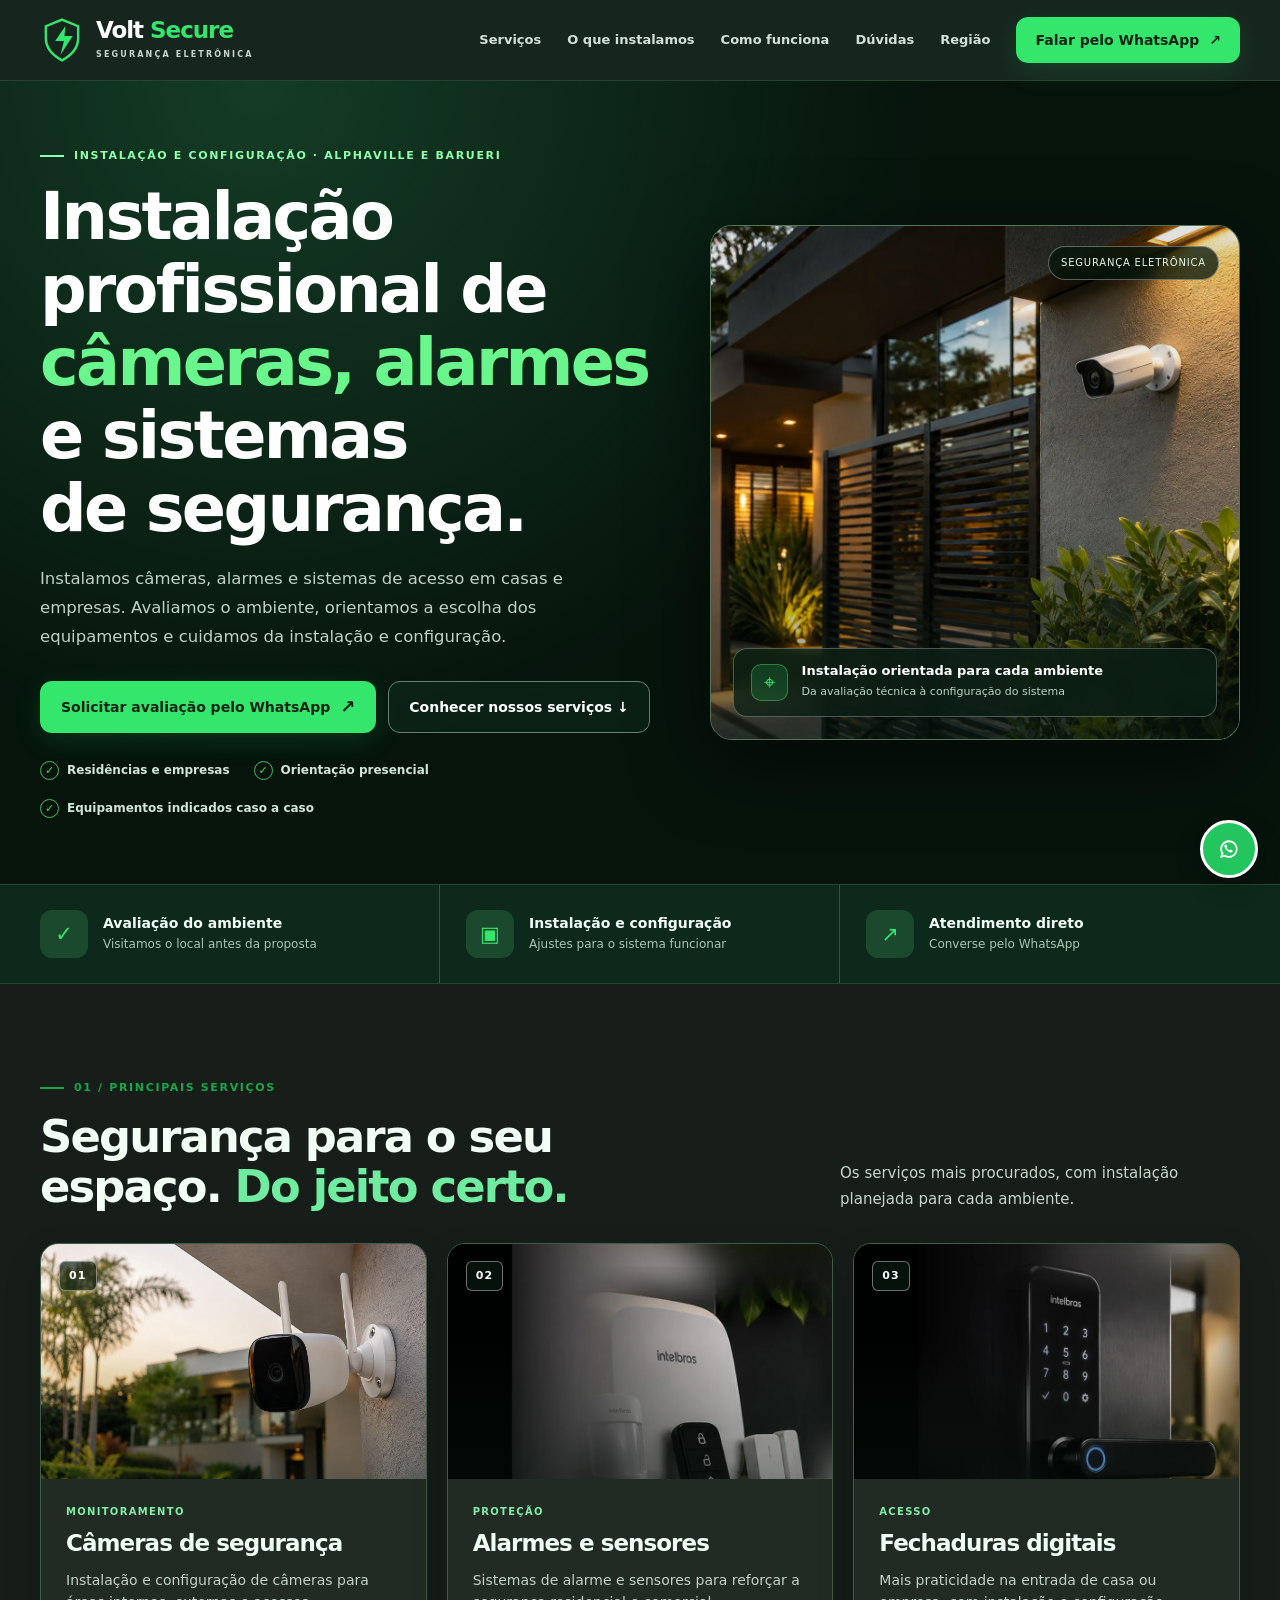
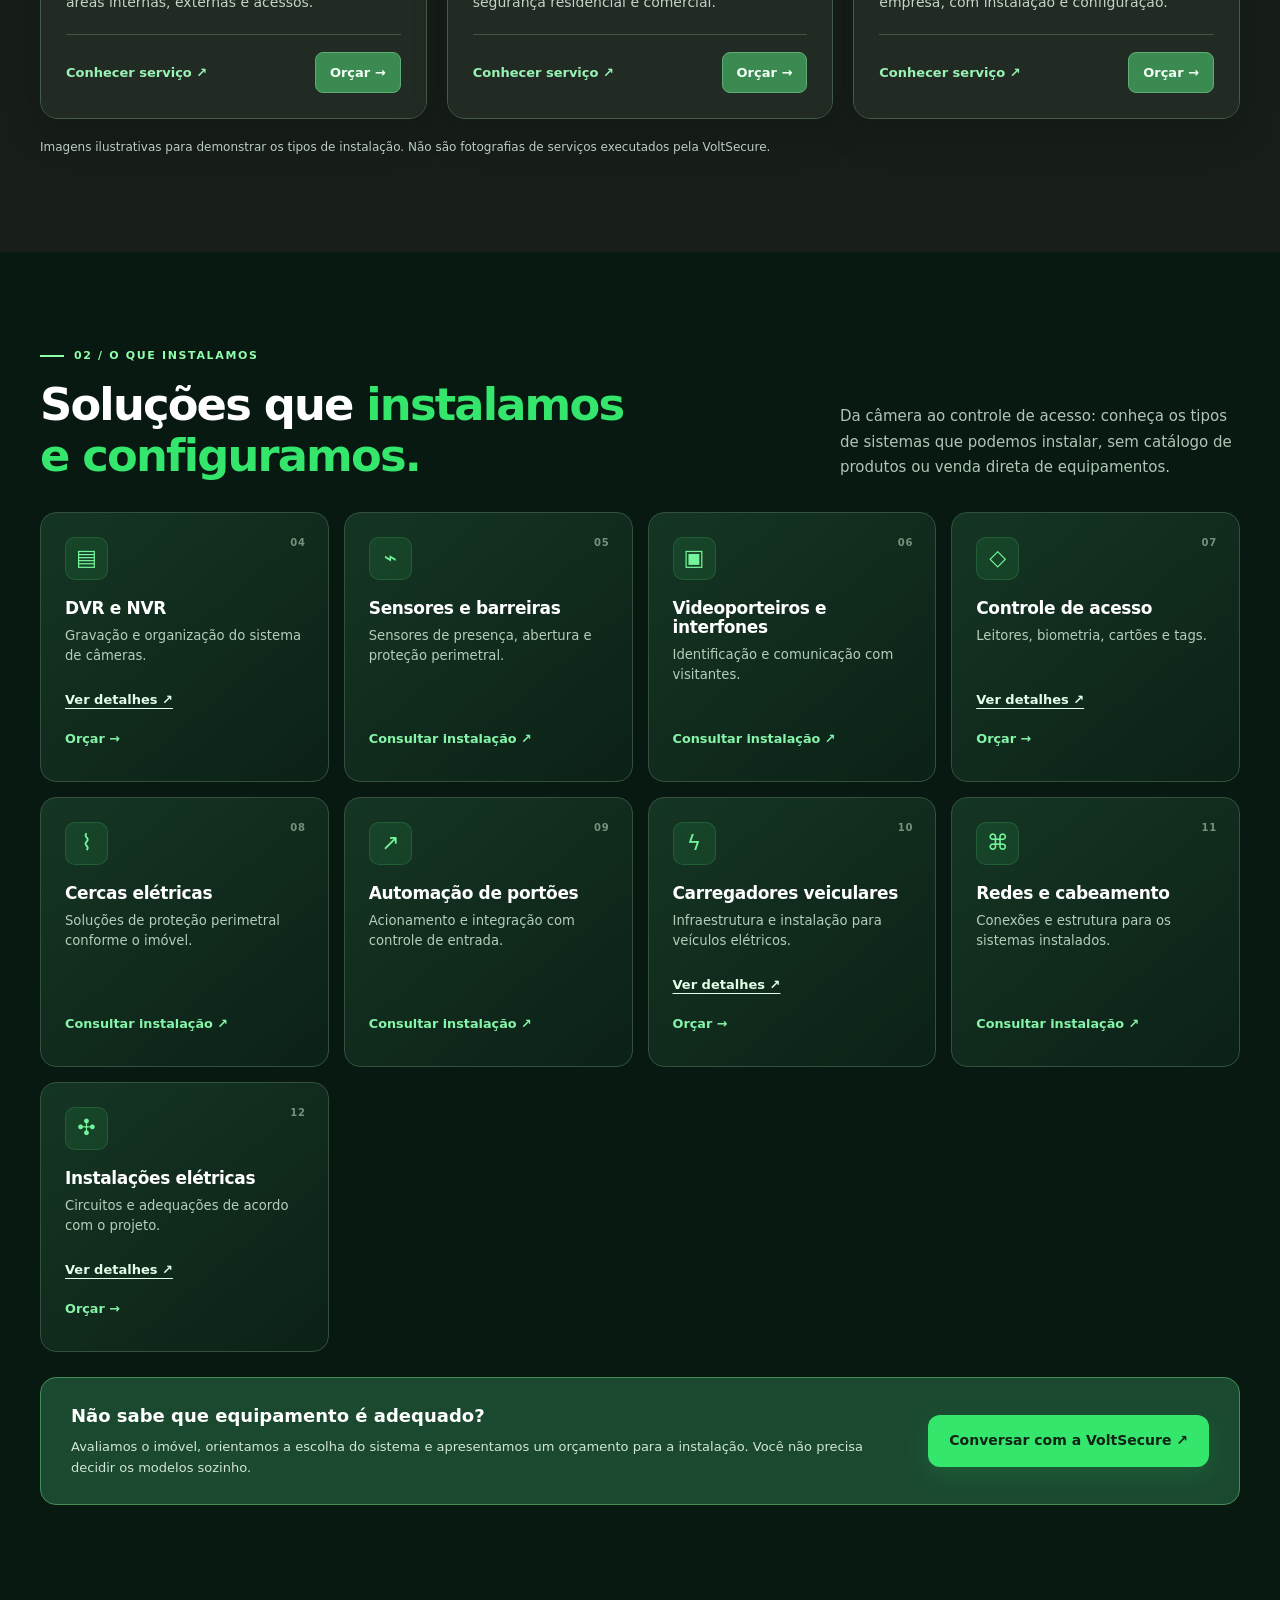
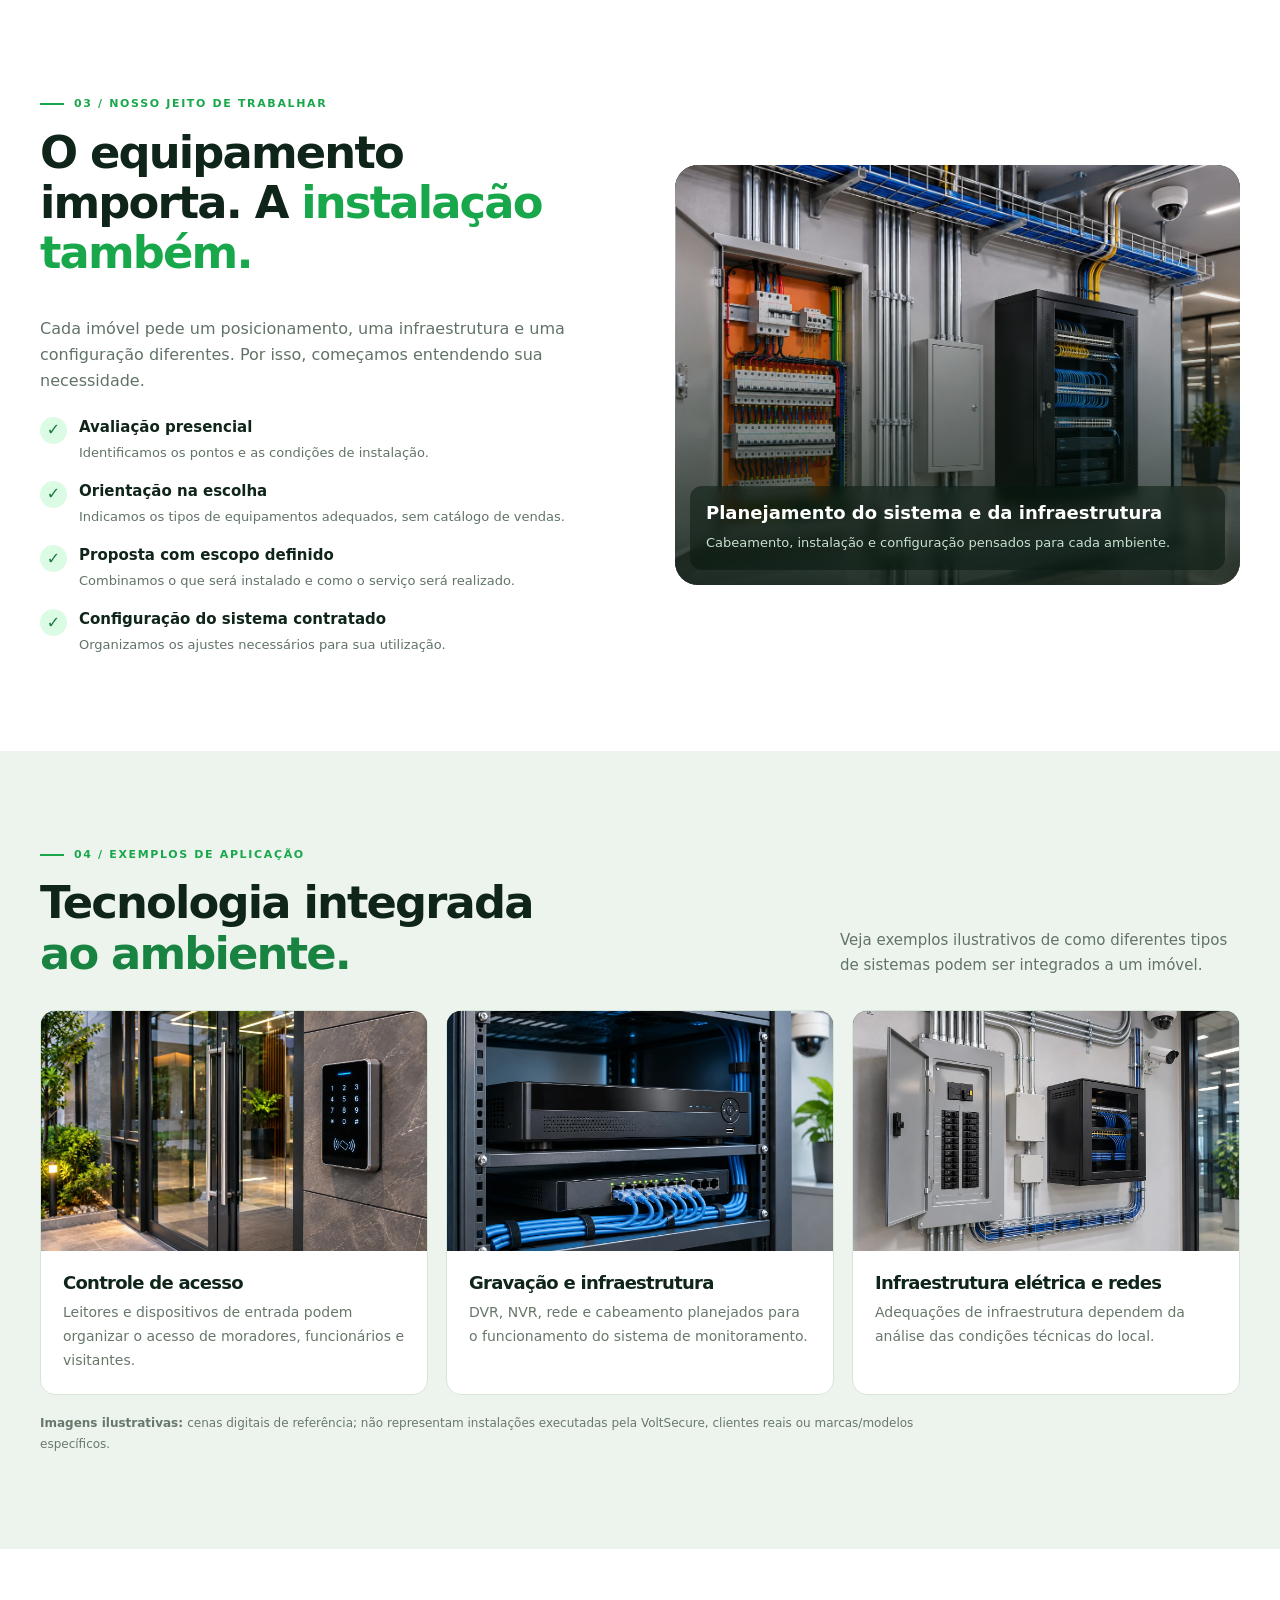
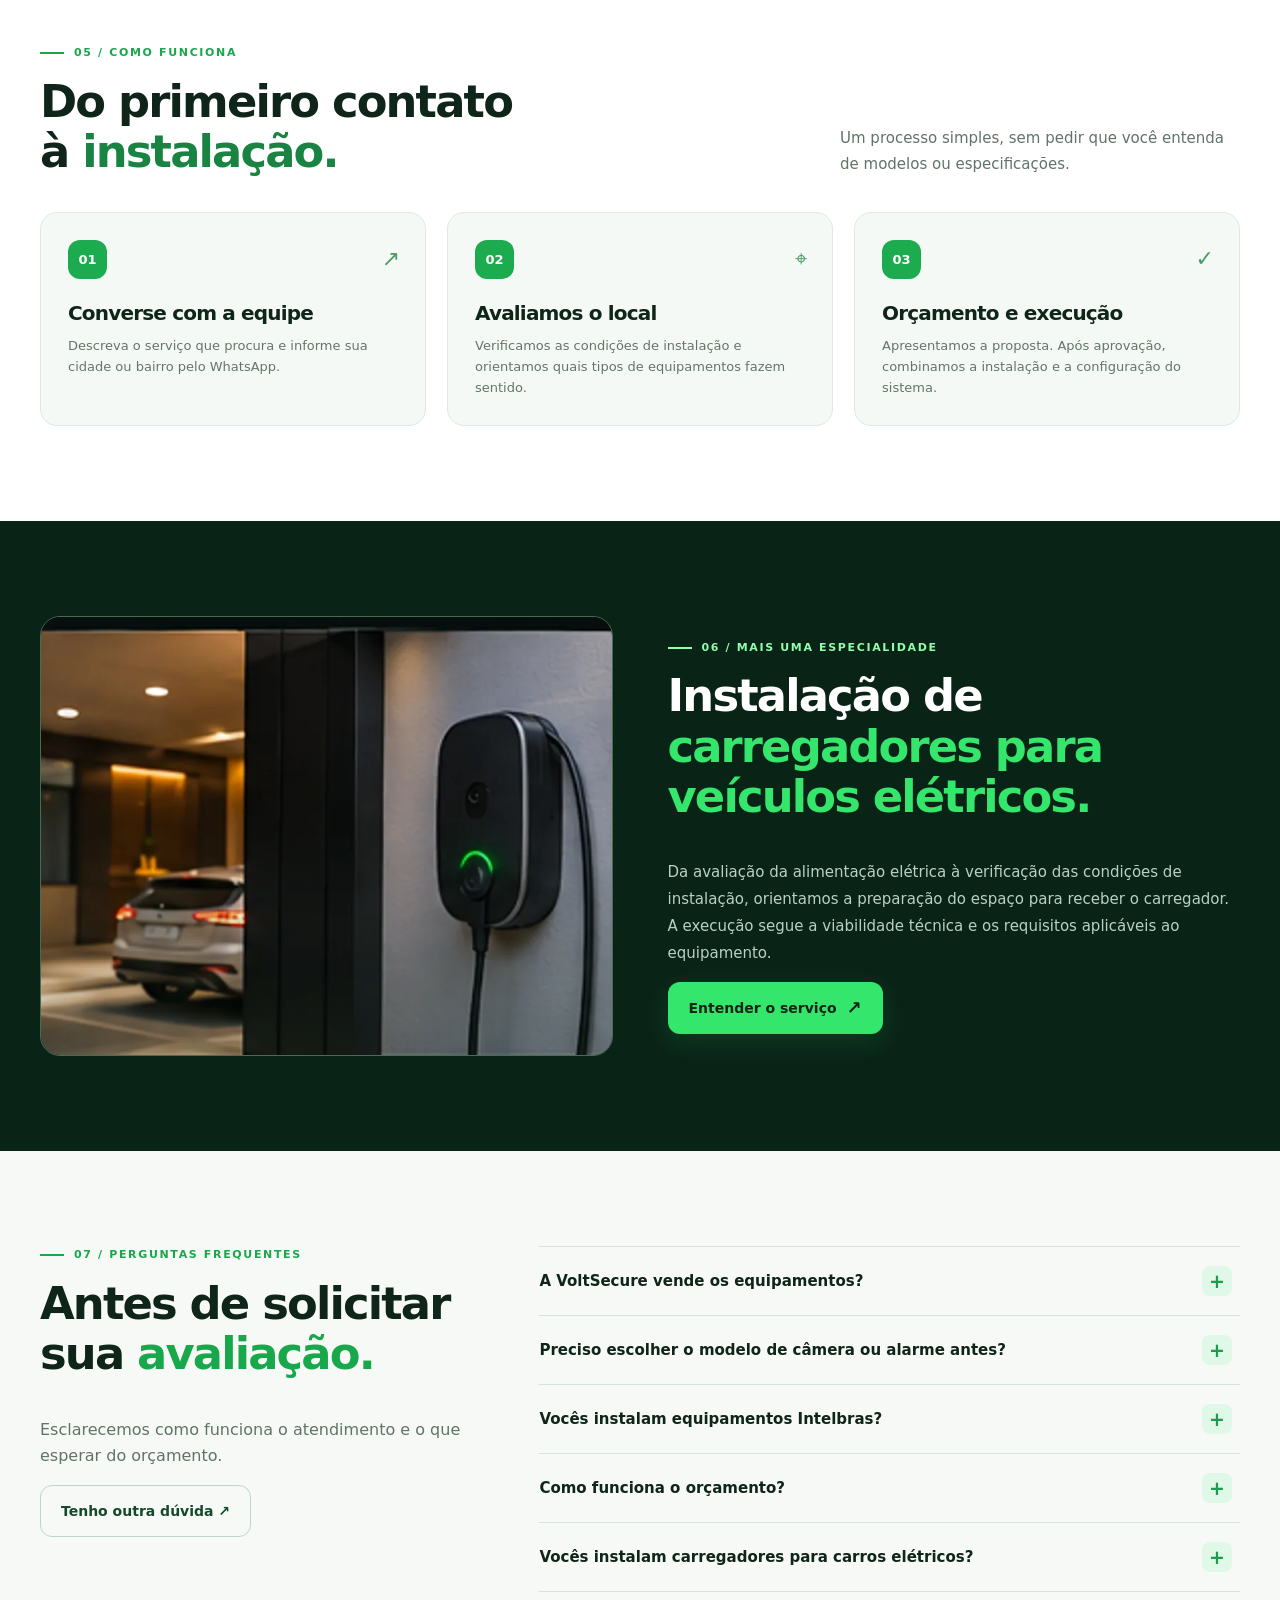
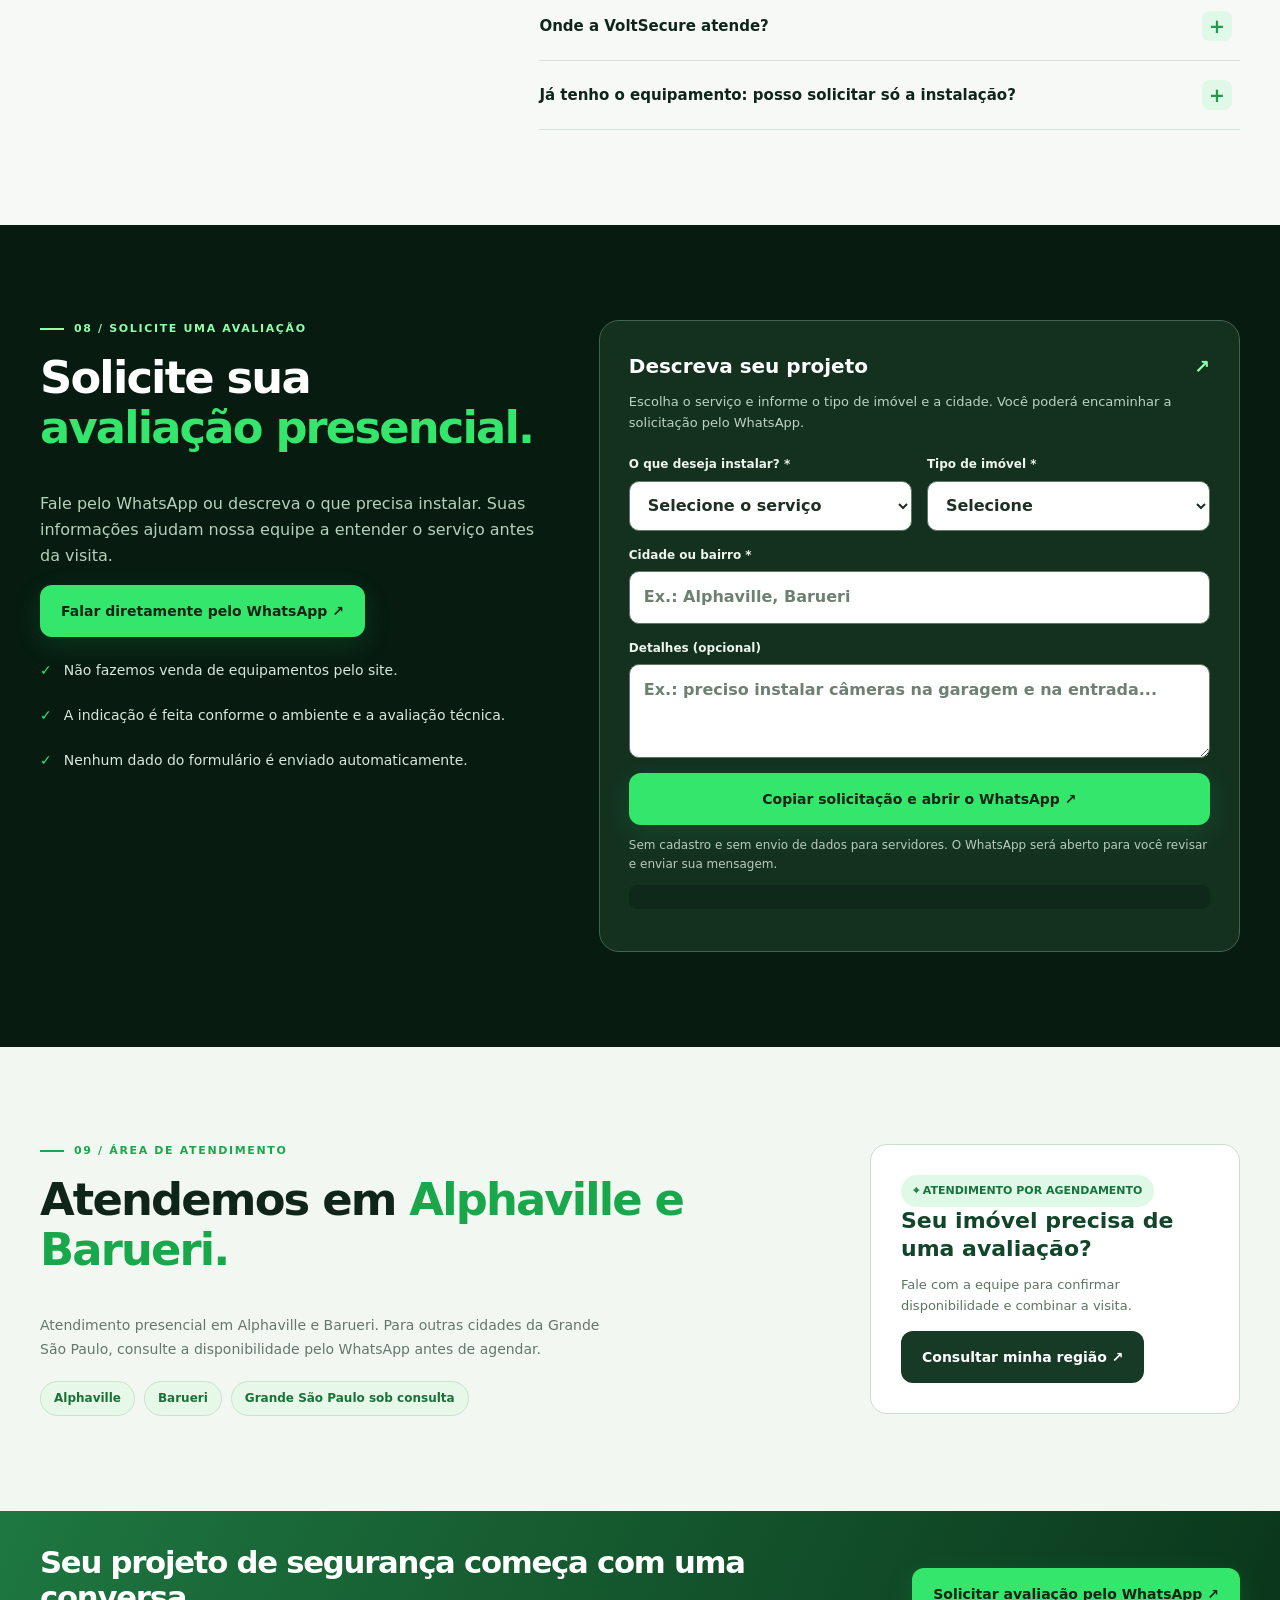
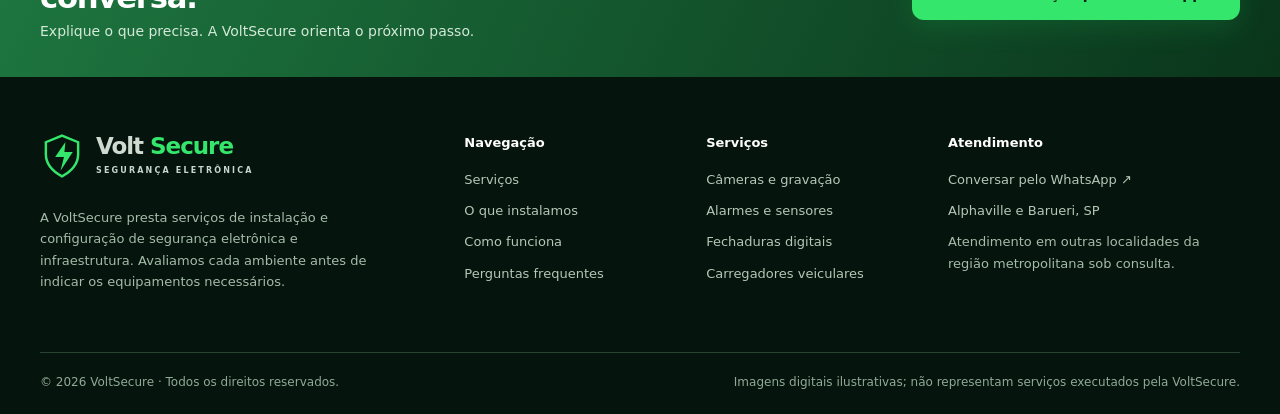
==== commit ebb412df: "Add files via upload" ====
--- a/index.html
+++ b/index.html
@@ -12,29 +12,29 @@
   <link href="https://voltsecure.com.br/" rel="canonical"/>
   <link href="favicon.svg" rel="icon" type="image/svg+xml"/>
   <link as="image" href="assets/hero-fachada.webp" rel="preload"/>
-  <link href="styles.css?v=20261107c" rel="stylesheet"/>
+  <link href="styles.css?v=20261107d" rel="stylesheet"/>
   <meta content="website" property="og:type"/>
   <meta content="VoltSecure" property="og:site_name"/>
   <meta content="pt_BR" property="og:locale"/>
   <meta content="https://voltsecure.com.br/" property="og:url"/>
   <meta content="VoltSecure | Instalação de Segurança Eletrônica em Barueri e Alphaville" property="og:title"/>
   <meta content="Câmeras, alarmes, fechaduras digitais e infraestrutura de segurança. Avaliação presencial e instalação para sua casa ou empresa." property="og:description"/>
-  <meta content="https://voltsecure.com.br/assets/og-voltsecure.jpg?v=20261107c" property="og:image"/>
-  <meta content="https://voltsecure.com.br/assets/og-voltsecure.jpg?v=20261107c" property="og:image:secure_url"/>
+  <meta content="https://voltsecure.com.br/og-voltsecure-v2.jpg" property="og:image"/>
+  <meta content="https://voltsecure.com.br/og-voltsecure-v2.jpg" property="og:image:secure_url"/>
   <meta content="image/jpeg" property="og:image:type"/>
   <meta content="1200" property="og:image:width"/>
   <meta content="630" property="og:image:height"/>
   <meta content="Imagem ilustrativa de câmera de segurança em fachada residencial moderna, sem pessoas." property="og:image:alt"/>
   <meta content="summary_large_image" name="twitter:card"/>
   <meta content="VoltSecure | Segurança eletrônica em Barueri e Alphaville" name="twitter:title"/>
-  <meta content="https://voltsecure.com.br/assets/og-voltsecure.jpg?v=20261107c" name="twitter:image"/>
-  <script defer="" src="script.js?v=20261107c">
+  <meta content="https://voltsecure.com.br/og-voltsecure-v2.jpg" name="twitter:image"/>
+  <script defer="" src="script.js?v=20261107d">
   </script>
   <meta content="Instalação profissional de câmeras, alarmes, fechaduras e controle de acesso. Solicite avaliação presencial." name="twitter:description"/>
  </head>
  <body>
   <script type="application/ld+json">
-   {"@context":"https://schema.org","@type":"ProfessionalService","name":"VoltSecure","url":"https://voltsecure.com.br/","image":"https://voltsecure.com.br/assets/og-voltsecure.jpg?v=20261107c","description":"Instalação de câmeras, alarmes, sensores, fechaduras digitais, gravação DVR/NVR, controle de acesso e soluções de infraestrutura. Orientação e orçamento presencial em Barueri e Alphaville.","areaServed":[{"@type":"Place","name":"Barueri, SP"},{"@type":"Place","name":"Alphaville, SP"},{"@type":"Place","name":"Região Metropolitana de São Paulo"}],"sameAs":["https://wa.me/message/CSXTN5VPTHPSF1"],"hasOfferCatalog":{"@type":"OfferCatalog","name":"Serviços de instalação","itemListElement":[{"@type":"OfferCatalog","name":"Câmeras de segurança"},{"@type":"OfferCatalog","name":"Alarmes e sensores"},{"@type":"OfferCatalog","name":"Fechaduras digitais"},{"@type":"OfferCatalog","name":"DVR e NVR"},{"@type":"OfferCatalog","name":"Sensores e barreiras"},{"@type":"OfferCatalog","name":"Videoporteiros e interfones"},{"@type":"OfferCatalog","name":"Controle de acesso"},{"@type":"OfferCatalog","name":"Cercas elétricas"},{"@type":"OfferCatalog","name":"Automação de portões"},{"@type":"OfferCatalog","name":"Carregadores veiculares"},{"@type":"OfferCatalog","name":"Redes e cabeamento"},{"@type":"OfferCatalog","name":"Instalações elétricas"}]},"serviceType":["Instalação de câmeras de segurança","Instalação de alarmes","Instalação de fechaduras digitais","Instalação de controle de acesso","Instalação de gravadores DVR e NVR","Instalação de carregadores veiculares"]}
+   {"@context":"https://schema.org","@type":"ProfessionalService","name":"VoltSecure","url":"https://voltsecure.com.br/","image":"https://voltsecure.com.br/og-voltsecure-v2.jpg","description":"Instalação de câmeras, alarmes, sensores, fechaduras digitais, gravação DVR/NVR, controle de acesso e soluções de infraestrutura. Orientação e orçamento presencial em Barueri e Alphaville.","areaServed":[{"@type":"Place","name":"Barueri, SP"},{"@type":"Place","name":"Alphaville, SP"},{"@type":"Place","name":"Região Metropolitana de São Paulo"}],"sameAs":["https://wa.me/message/CSXTN5VPTHPSF1"],"hasOfferCatalog":{"@type":"OfferCatalog","name":"Serviços de instalação","itemListElement":[{"@type":"OfferCatalog","name":"Câmeras de segurança"},{"@type":"OfferCatalog","name":"Alarmes e sensores"},{"@type":"OfferCatalog","name":"Fechaduras digitais"},{"@type":"OfferCatalog","name":"DVR e NVR"},{"@type":"OfferCatalog","name":"Sensores e barreiras"},{"@type":"OfferCatalog","name":"Videoporteiros e interfones"},{"@type":"OfferCatalog","name":"Controle de acesso"},{"@type":"OfferCatalog","name":"Cercas elétricas"},{"@type":"OfferCatalog","name":"Automação de portões"},{"@type":"OfferCatalog","name":"Carregadores veiculares"},{"@type":"OfferCatalog","name":"Redes e cabeamento"},{"@type":"OfferCatalog","name":"Instalações elétricas"}]},"serviceType":["Instalação de câmeras de segurança","Instalação de alarmes","Instalação de fechaduras digitais","Instalação de controle de acesso","Instalação de gravadores DVR e NVR","Instalação de carregadores veiculares"]}
   </script>
   <a class="skip" href="#conteudo">
    Pular para o conteúdo
@@ -110,7 +110,7 @@
        e sistemas de segurança.
       </h1>
       <p class="desc">
-       Instalação e configuração de sistemas de segurança para casas, comércios e condomínios. Visitamos o local, orientamos sobre os equipamentos e apresentamos uma proposta adequada ao seu espaço.
+       Instalamos câmeras, alarmes e sistemas de acesso em casas e empresas. Avaliamos o ambiente, orientamos a escolha dos equipamentos e cuidamos da instalação e configuração.
       </p>
       <div class="hero-actions">
        <a class="btn btn-green" href="https://wa.me/message/CSXTN5VPTHPSF1" rel="noopener noreferrer" target="_blank">
@@ -232,7 +232,7 @@
         <span class="service-index">
          01
         </span>
-        <img alt="Câmera de segurança instalada em fachada, imagem digital ilustrativa" class="" decoding="async" height="800" loading="lazy" src="assets/camera-fallback.webp" width="1200"/>
+        <img alt="Câmera externa instalada sob a cobertura de uma residência, imagem digital ilustrativa" class="" decoding="async" height="960" loading="lazy" src="camera-instalacao-proxima.webp" width="1440"/>
        </div>
        <div class="service-card-body">
         <p class="service-label">
@@ -245,10 +245,10 @@
          Instalação e configuração de câmeras para áreas internas, externas e acessos.
         </p>
         <div class="card-links">
-         <a href="servicos/instalacao-de-cameras.html">
+         <a aria-label="Conhecer serviço de Câmeras de segurança" href="servicos/instalacao-de-cameras.html">
           Conhecer serviço ↗
          </a>
-         <button class="quote-mini" data-quote-service="Câmeras de segurança" type="button">
+         <button aria-label="Solicitar avaliação de Câmeras de segurança" class="quote-mini" data-quote-service="Câmeras de segurança" type="button">
           Orçar →
          </button>
         </div>
@@ -272,10 +272,10 @@
          Sistemas de alarme e sensores para reforçar a segurança residencial e comercial.
         </p>
         <div class="card-links">
-         <a href="servicos/instalacao-de-alarmes.html">
+         <a aria-label="Conhecer serviço de Alarmes e sensores" href="servicos/instalacao-de-alarmes.html">
           Conhecer serviço ↗
          </a>
-         <button class="quote-mini" data-quote-service="Alarmes e sensores" type="button">
+         <button aria-label="Solicitar avaliação de Alarmes e sensores" class="quote-mini" data-quote-service="Alarmes e sensores" type="button">
           Orçar →
          </button>
         </div>
@@ -299,10 +299,10 @@
          Mais praticidade na entrada de casa ou empresa, com instalação e configuração.
         </p>
         <div class="card-links">
-         <a href="servicos/instalacao-de-fechaduras.html">
+         <a aria-label="Conhecer serviço de Fechaduras digitais" href="servicos/instalacao-de-fechaduras.html">
           Conhecer serviço ↗
          </a>
-         <button class="quote-mini" data-quote-service="Fechaduras digitais" type="button">
+         <button aria-label="Solicitar avaliação de Fechaduras digitais" class="quote-mini" data-quote-service="Fechaduras digitais" type="button">
           Orçar →
          </button>
         </div>
@@ -310,7 +310,7 @@
       </article>
      </div>
      <p class="photo-disclaimer">
-      Imagens ilustrativas sem pessoas; não representam instalações realizadas pela VoltSecure ou modelos específicos. A escolha dos equipamentos depende da avaliação.
+      Imagens ilustrativas para demonstrar os tipos de instalação. Não são fotografias de serviços executados pela VoltSecure.
      </p>
     </div>
    </section>
@@ -593,7 +593,7 @@
       </div>
      </div>
      <div class="diff-visual">
-      <img alt="Exemplo ilustrativo de instalação técnica com rack de rede e cabeamento organizado" height="946" loading="lazy" src="assets/infraestrutura-profissional.webp" width="1420"/>
+      <img alt="Exemplo ilustrativo de instalação técnica com rack de rede e cabeamento organizado" decoding="async" height="946" loading="lazy" src="assets/infraestrutura-profissional.webp" width="1420"/>
       <div class="diff-caption">
        <strong>
         Planejamento do sistema e da infraestrutura
--- a/styles.css
+++ b/styles.css
@@ -75,3 +75,39 @@
 @media (max-width:740px){.hero-inner{grid-template-columns:1fr;padding-top:39px}.hero h1{font-size:clamp(36px,8vw,55px)}.hero-frame{min-height:335px}.section{padding:59px 0}.example figure{height:230px}.faq-list details p{font-size:13.5px}.type-tile{min-height:200px}.service-card-body{padding:23px}.contact-feature{margin:14px 0}.close-inner{gap:18px}.footer{padding-bottom:105px}}
 @media (max-width:460px){.hero h1{font-size:clamp(36px,9.3vw,47px)}.hero .desc{font-size:15.5px}.hero-frame{min-height:305px}.type-tile{min-height:205px;padding:14px}.type-tile p{font-size:12px}.type-tile h3{font-size:15.5px}.type-tile .tile-detail{font-size:12px}.type-tile button{font-size:12px}.section{padding:52px 0}.form{padding:18px}.form .form-title{font-size:18px}.contact h2{font-size:33px}.mobile-wa .btn{font-size:13.5px;min-height:48px}.example figure{height:215px}}
 @media (prefers-reduced-motion:reduce){html{scroll-behavior:auto}}
+
+/* Revisão visual e legibilidade em 07/11/2026 (versão d) */
+.services{background:#171d19;color:#ecf8ef}
+.services .section-header h2{color:#f1fff5}
+.services .section-header h2 em{color:#70eca1}
+.services .section-header>p{color:#c6d6ca}
+.service-card{background:#222a24;border-color:#425c49;box-shadow:0 16px 38px #00000024}
+.service-card:hover{box-shadow:0 25px 55px #0000004a}
+.service-card h3{color:#f0fff4}
+.service-card-body{background:#222a24}
+.service-card p:last-of-type{color:#c2d3c7}
+.service-label{color:#81eda6}
+.card-links{border-color:#415447}
+.card-links a{color:#99f3b4}
+.card-links .quote-mini{background:#3b8a52;color:#f3fff5;border:1px solid #5cae76}
+.card-links .quote-mini:hover,.card-links .quote-mini:focus-visible{background:#61cd83;color:#092512;text-decoration:none}
+.services .photo-disclaimer{color:#bacdc0}
+.hero-actions .btn:focus-visible,.mobile-wa a:focus-visible{outline-offset:4px}
+@media(max-width:740px){
+  .service-photo{height:218px}
+  .section-header h2{line-height:1.13}
+  .service-card-body{padding:21px}
+  .services .photo-disclaimer{font-size:12px}
+  .mobile-wa{padding-bottom:calc(10px + env(safe-area-inset-bottom,0px));}
+  .mobile-wa .btn{min-height:52px}
+  body{padding-bottom:calc(82px + env(safe-area-inset-bottom,0px))}
+  .footer{padding-bottom:35px}
+}
+@media(max-width:460px){
+  .service-photo{height:211px}
+  .service-card h3{font-size:21px}
+  .service-card p:last-of-type{font-size:14px;line-height:1.6}
+  .main-services{gap:15px}
+  .hero h1{font-size:clamp(35px,9vw,45px)}
+  .hero .desc{font-size:15px;line-height:1.65}
+}
